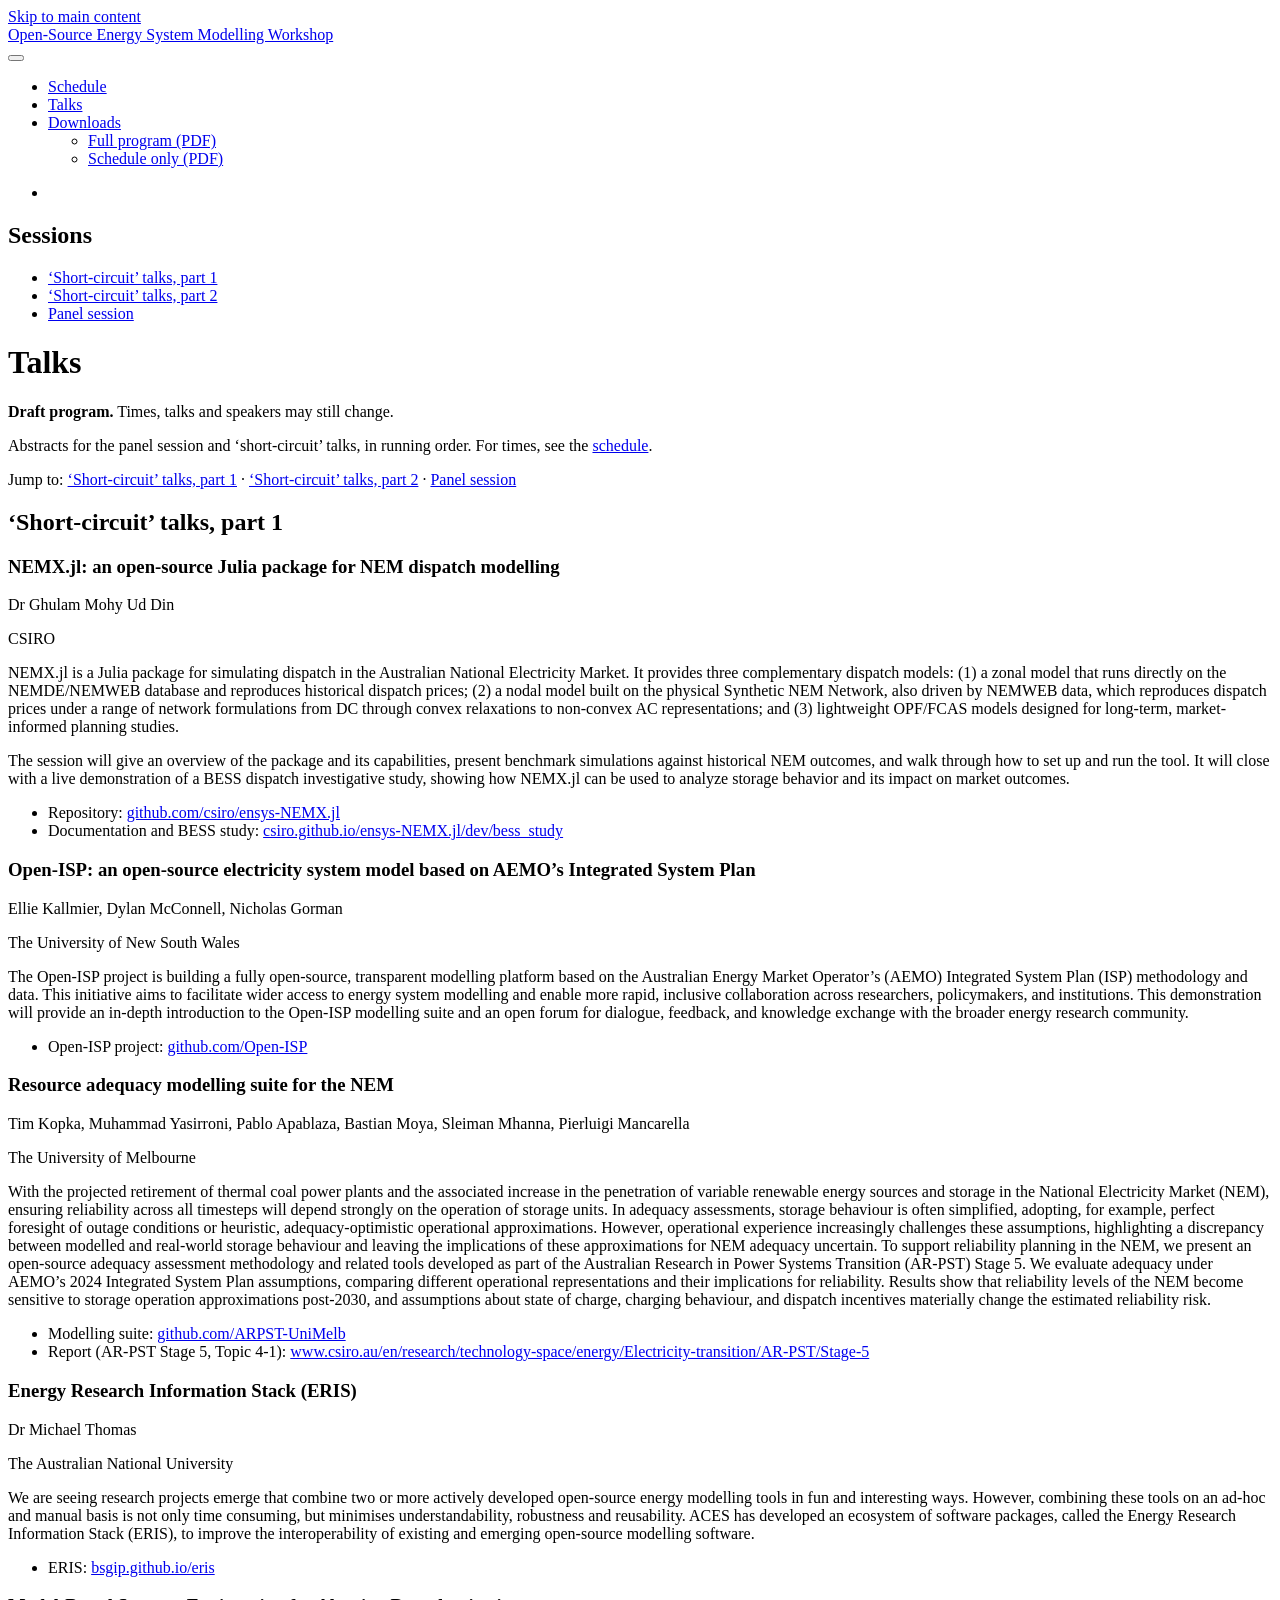
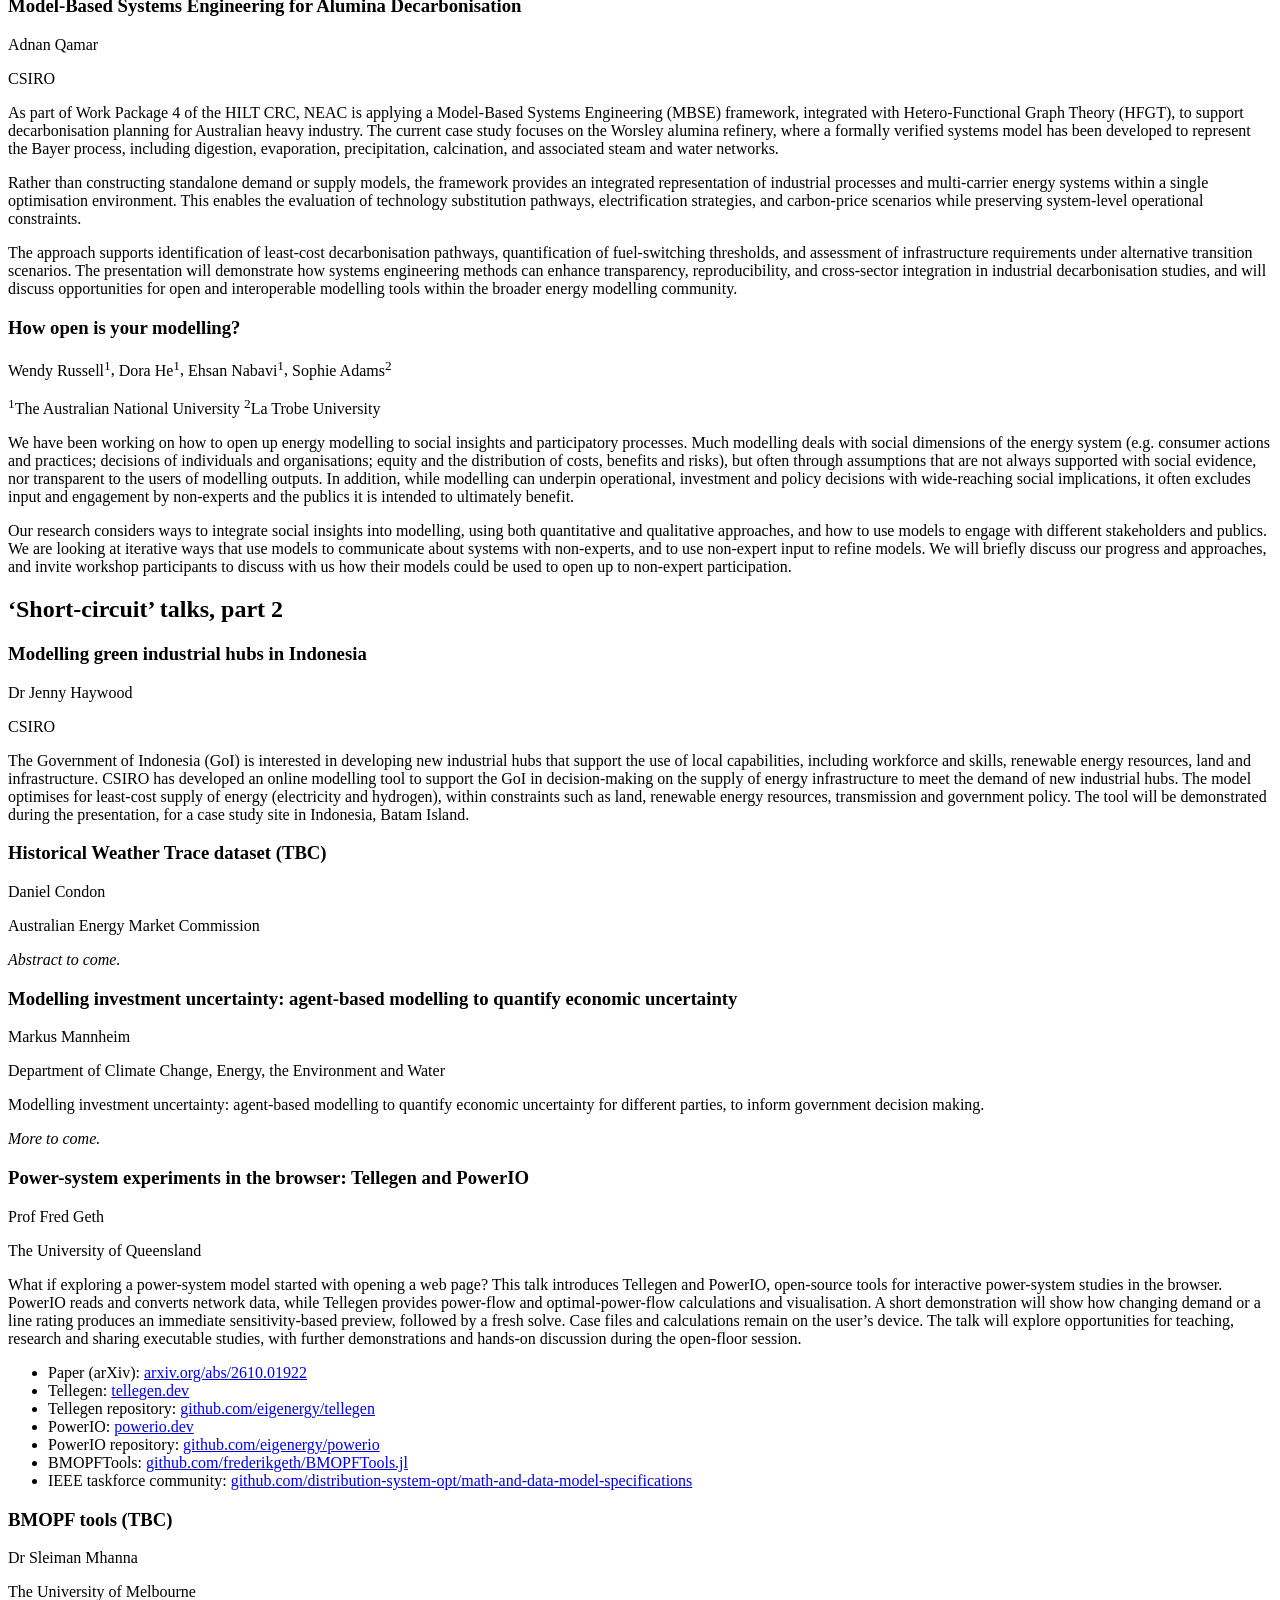
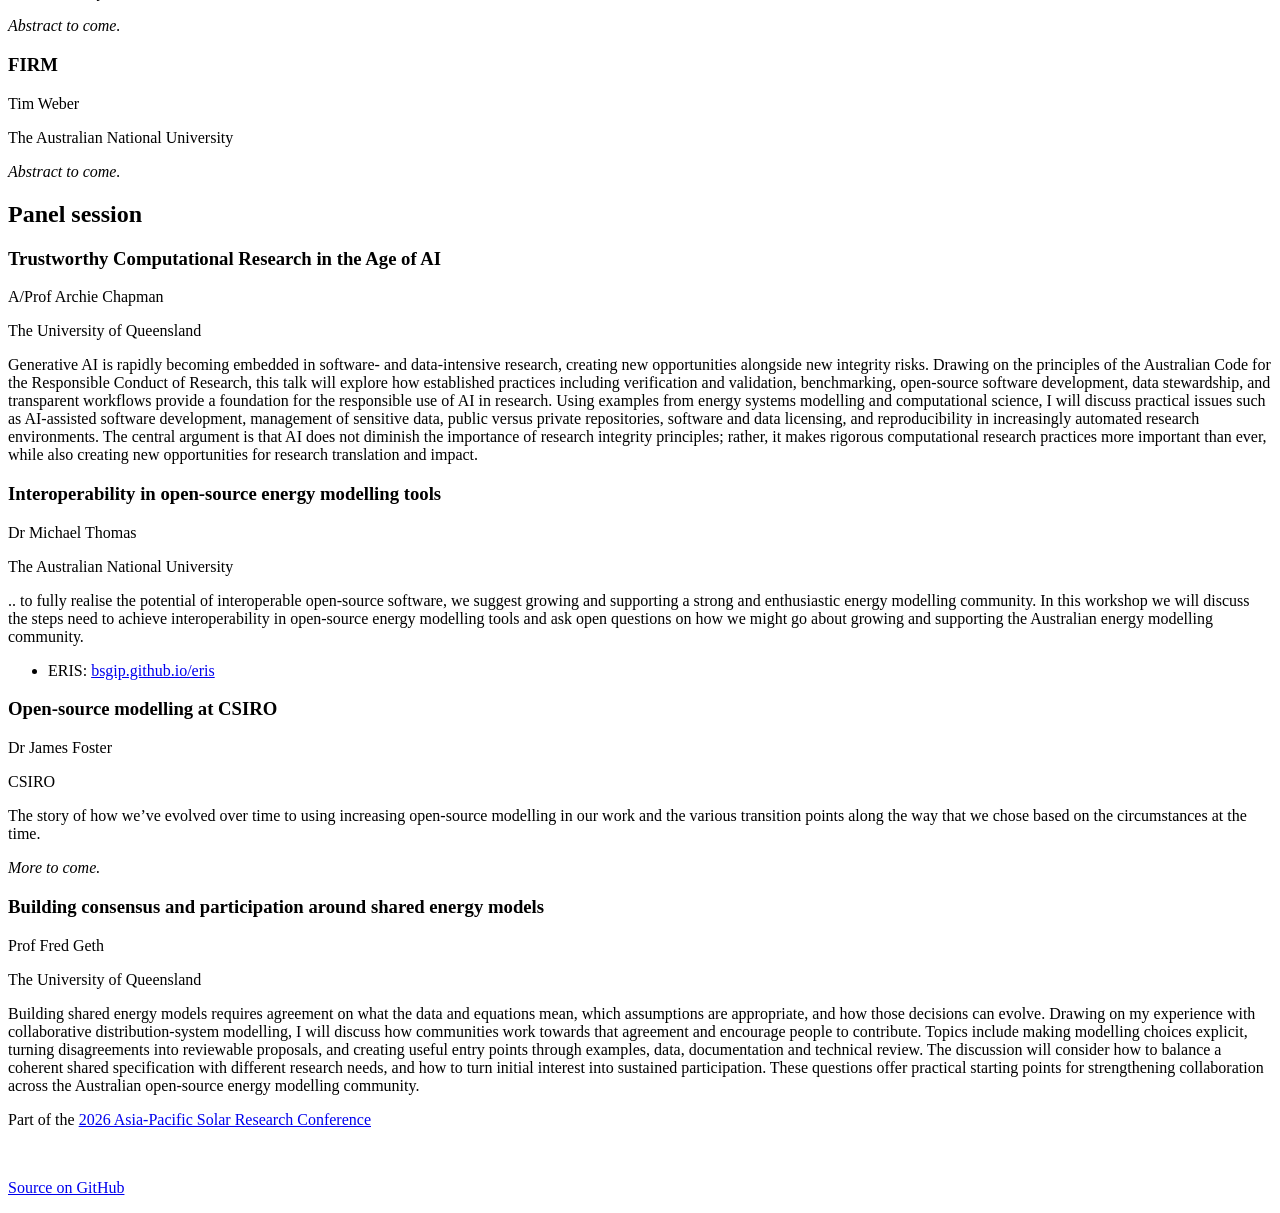
==== talks.html @ 1ec67032 "Built site for gh-pages" ====
<!DOCTYPE html>
<html xmlns="http://www.w3.org/1999/xhtml" lang="en" xml:lang="en"><head>

<meta charset="utf-8">
<meta name="generator" content="quarto-1.11.9">

<meta name="viewport" content="width=device-width, initial-scale=1.0, user-scalable=yes">


<title>Talks – Open-Source Energy System Modelling Workshop · APSRC 2026</title>
<style>
/* Default styles provided by pandoc.
** See https://pandoc.org/MANUAL.html#variables-for-html for config info.
*/
span.smallcaps{font-variant: small-caps;}
div.columns{display: flex; gap: 1.5em;}
div.column{flex: auto;}
@media screen {
div.columns{gap: min(4vw, 1.5em);}
div.column{overflow-x: auto;}
}
div.hanging-indent{margin-left: 1.5em; text-indent: -1.5em;}
ul.task-list{list-style: none;}
ul.task-list li input[type="checkbox"] {
  width: 0.8em;
  margin: 0 0.8em 0.2em -1em; /* quarto-specific, see https://github.com/quarto-dev/quarto-cli/issues/4556 */ 
  vertical-align: middle;
}
</style>


<script src="site_libs/quarto-nav/quarto-nav.js"></script>
<script src="site_libs/quarto-nav/headroom.min.js"></script>
<script src="site_libs/clipboard/clipboard.min.js"></script>
<script src="site_libs/quarto-search/autocomplete.umd.js"></script>
<script src="site_libs/quarto-search/fuse.min.js"></script>
<script src="site_libs/quarto-search/quarto-search.js"></script>
<meta name="quarto:offset" content="./">
<script src="site_libs/quarto-html/quarto.js" type="module"></script>
<script src="site_libs/quarto-html/tabsets/tabsets.js" type="module"></script>
<script src="site_libs/quarto-html/scrollable-regions/scrollable-regions.js" type="module"></script>
<script src="site_libs/quarto-html/popper.min.js"></script>
<script src="site_libs/quarto-html/tippy.umd.min.js"></script>
<script src="site_libs/quarto-html/anchor.min.js"></script>
<link href="site_libs/quarto-html/tippy.css" rel="stylesheet">
<link href="site_libs/quarto-html/quarto-syntax-highlighting-63b5708e65d6cd79cd7618c58d0c21e7.css" rel="stylesheet" id="quarto-text-highlighting-styles">
<script src="site_libs/bootstrap/bootstrap.min.js"></script>
<link href="site_libs/bootstrap/bootstrap-icons.css" rel="stylesheet">
<link href="site_libs/bootstrap/bootstrap-e3c70490d481f35d4a5a2df78f297f31.min.css" rel="stylesheet" append-hash="true" id="quarto-bootstrap" data-mode="light">
<script id="quarto-search-options" type="application/json">{
  "location": "navbar",
  "copy-button": false,
  "collapse-after": 3,
  "panel-placement": "end",
  "type": "overlay",
  "limit": 50,
  "keyboard-shortcut": [
    "f",
    "/",
    "s"
  ],
  "show-item-context": false,
  "language": {
    "search-no-results-text": "No results",
    "search-matching-documents-text": "matching documents",
    "search-copy-link-title": "Copy link to search",
    "search-hide-matches-text": "Hide additional matches",
    "search-more-match-text": "more match in this document",
    "search-more-matches-text": "more matches in this document",
    "search-clear-button-title": "Clear",
    "search-text-placeholder": "",
    "search-detached-cancel-button-title": "Cancel",
    "search-submit-button-title": "Submit",
    "search-label": "Search"
  }
}</script>
<link rel="preconnect" href="https://api.fontshare.com">
<link rel="stylesheet" href="https://api.fontshare.com/v2/css?f[]=satoshi@400,500,700&amp;display=swap">


</head>

<body class="nav-fixed quarto-light"><a id="quarto-skip-link" class="visually-hidden-focusable" href="#quarto-document-content">Skip to main content</a>

<div id="quarto-search-results"></div>
  <header id="quarto-header" class="headroom fixed-top">
    <nav class="navbar navbar-expand-lg " data-bs-theme="dark" aria-label="Site">
      <div class="navbar-container container-fluid">
      <div class="navbar-brand-container mx-auto">
    <a class="navbar-brand" href="./index.html">
    <span class="navbar-title">Open-Source Energy System Modelling Workshop</span>
    </a>
  </div>
          <button class="navbar-toggler" type="button" data-bs-toggle="collapse" data-bs-target="#navbarCollapse" aria-controls="navbarCollapse" aria-expanded="false" aria-label="Toggle navigation" onclick="if (window.quartoToggleHeadroom) { window.quartoToggleHeadroom(); }">
  <span class="navbar-toggler-icon"></span>
</button>
          <div class="collapse navbar-collapse" id="navbarCollapse">
            <ul class="navbar-nav navbar-nav-scroll me-auto">
  <li class="nav-item">
    <a class="nav-link" href="./index.html"> 
<span class="menu-text">Schedule</span></a>
  </li>  
  <li class="nav-item">
    <a class="nav-link active" href="./talks.html" aria-current="page"> 
<span class="menu-text">Talks</span></a>
  </li>  
  <li class="nav-item dropdown ">
    <a class="nav-link dropdown-toggle" href="#" id="nav-menu-downloads" role="link" data-bs-toggle="dropdown" aria-expanded="false">
 <span class="menu-text">Downloads</span>
    </a>
    <ul class="dropdown-menu" aria-labelledby="nav-menu-downloads">    
        <li>
    <a class="dropdown-item" href="./program.pdf">
 <span class="dropdown-text">Full program (PDF)</span></a>
  </li>  
        <li>
    <a class="dropdown-item" href="./schedule.pdf">
 <span class="dropdown-text">Schedule only (PDF)</span></a>
  </li>  
    </ul>
  </li>
</ul>
            <ul class="navbar-nav navbar-nav-scroll ms-auto">
  <li class="nav-item compact">
    <a class="nav-link" href="https://github.com/openenergymodelling-au/apsrc-2026-workshop"> <i class="bi bi-github" role="img" aria-label="Source on GitHub">
</i> 
<span class="menu-text"></span></a>
  </li>  
</ul>
          </div> <!-- /navcollapse -->
            <div class="quarto-navbar-tools">
</div>
            <div id="quarto-search" class="" title="Search"></div>
      </div> <!-- /container-fluid -->
    </nav>
</header>
<!-- content -->
<div id="quarto-content" class="quarto-container page-columns page-rows-contents page-layout-article page-navbar">
<!-- sidebar -->
<!-- margin-sidebar -->
    <div id="quarto-margin-sidebar" class="sidebar margin-sidebar">
        <nav id="TOC" role="doc-toc" aria-labelledby="toc-title" class="toc-active">
    <h2 id="toc-title">Sessions</h2>
   
  <ul>
  <li><a href="#talks-lightning-session-1" id="toc-talks-lightning-session-1" class="nav-link active" data-scroll-target="#talks-lightning-session-1">‘Short-circuit’ talks, part 1</a></li>
  <li><a href="#talks-lightning-session-2" id="toc-talks-lightning-session-2" class="nav-link" data-scroll-target="#talks-lightning-session-2">‘Short-circuit’ talks, part 2</a></li>
  <li><a href="#talks-panel-session" id="toc-talks-panel-session" class="nav-link" data-scroll-target="#talks-panel-session">Panel session</a></li>
  </ul>
</nav>
    </div>
<!-- main -->
<main class="content" id="quarto-document-content" tabindex="-1">

<header id="title-block-header" class="quarto-title-block default">
<div class="quarto-title">
<h1 class="title">Talks</h1>
</div>



<div class="quarto-title-meta">

    
  
    
  </div>
  


</header>


<div class="draft-banner" role="note"><strong>Draft program.</strong> Times, talks and speakers may still
change.</div>
<p>Abstracts for the panel session and ‘short-circuit’ talks, in running order. For times, see the <a href="./index.html">schedule</a>.</p>
<nav class="talks-jump" aria-label="Sessions">Jump to: <a href="#talks-lightning-session-1">‘Short-circuit’ talks, part 1</a> · <a href="#talks-lightning-session-2">‘Short-circuit’ talks, part 2</a> · <a href="#talks-panel-session">Panel session</a></nav>
<section id="talks-lightning-session-1" class="level2">
<h2 class="anchored" data-anchor-id="talks-lightning-session-1">‘Short-circuit’ talks, part 1</h2>
<article class="talk" id="talk-ghulam-mohy-ud-din">
<h3 class="talk__title anchored">NEMX.jl: an open-source Julia package for NEM dispatch modelling</h3>
<p class="talk__authors"><span class="author author--presenter">Dr Ghulam Mohy Ud Din</span></p>
<p class="talk__affiliations"><span>CSIRO</span></p>
<div class="talk__abstract"><p>NEMX.jl is a Julia package for simulating dispatch in the Australian
National Electricity Market. It provides three complementary dispatch
models: (1) a zonal model that runs directly on the NEMDE/NEMWEB
database and reproduces historical dispatch prices; (2) a nodal model
built on the physical Synthetic NEM Network, also driven by NEMWEB data,
which reproduces dispatch prices under a range of network formulations
from DC through convex relaxations to non-convex AC representations; and
(3) lightweight OPF/FCAS models designed for long-term, market-informed
planning studies.</p>
<p>The session will give an overview of the package and its
capabilities, present benchmark simulations against historical NEM
outcomes, and walk through how to set up and run the tool. It will close
with a live demonstration of a BESS dispatch investigative study,
showing how NEMX.jl can be used to analyze storage behavior and its
impact on market outcomes.</p></div>
<ul class="talk__links"><li><span class="talk__link-label">Repository</span>: <a href="https://github.com/csiro/ensys-NEMX.jl">github.com/csiro/ensys-NEMX.jl</a></li><li><span class="talk__link-label">Documentation and BESS study</span>: <a href="https://csiro.github.io/ensys-NEMX.jl/dev/bess_study/">csiro.github.io/ensys-NEMX.jl/dev/bess_study</a></li></ul>
</article>
<article class="talk" id="talk-ellie-kallmier">
<h3 class="talk__title anchored">Open-ISP: an open-source electricity system model based on AEMO’s
Integrated System Plan</h3>
<p class="talk__authors"><span class="author author--presenter">Ellie Kallmier</span>, <span class="author">Dylan McConnell</span>, <span class="author">Nicholas Gorman</span></p>
<p class="talk__affiliations"><span>The University of New South Wales</span></p>
<div class="talk__abstract"><p>The Open-ISP project is building a fully open-source, transparent
modelling platform based on the Australian Energy Market Operator’s
(AEMO) Integrated System Plan (ISP) methodology and data. This
initiative aims to facilitate wider access to energy system modelling
and enable more rapid, inclusive collaboration across researchers,
policymakers, and institutions. This demonstration will provide an
in-depth introduction to the Open-ISP modelling suite and an open forum
for dialogue, feedback, and knowledge exchange with the broader energy
research community.</p></div>
<ul class="talk__links"><li><span class="talk__link-label">Open-ISP project</span>: <a href="https://github.com/Open-ISP">github.com/Open-ISP</a></li></ul>
</article>
<article class="talk" id="talk-tim-kopka">
<h3 class="talk__title anchored">Resource adequacy modelling suite for the NEM</h3>
<p class="talk__authors"><span class="author author--presenter">Tim Kopka</span>, <span class="author">Muhammad Yasirroni</span>, <span class="author">Pablo Apablaza</span>, <span class="author">Bastian Moya</span>, <span class="author">Sleiman Mhanna</span>, <span class="author">Pierluigi Mancarella</span></p>
<p class="talk__affiliations"><span>The University of Melbourne</span></p>
<div class="talk__abstract"><p>With the projected retirement of thermal coal power plants and the
associated increase in the penetration of variable renewable energy
sources and storage in the National Electricity Market (NEM), ensuring
reliability across all timesteps will depend strongly on the operation
of storage units. In adequacy assessments, storage behaviour is often
simplified, adopting, for example, perfect foresight of outage
conditions or heuristic, adequacy-optimistic operational approximations.
However, operational experience increasingly challenges these
assumptions, highlighting a discrepancy between modelled and real-world
storage behaviour and leaving the implications of these approximations
for NEM adequacy uncertain. To support reliability planning in the NEM,
we present an open-source adequacy assessment methodology and related
tools developed as part of the Australian Research in Power Systems
Transition (AR-PST) Stage 5. We evaluate adequacy under AEMO’s 2024
Integrated System Plan assumptions, comparing different operational
representations and their implications for reliability. Results show
that reliability levels of the NEM become sensitive to storage operation
approximations post-2030, and assumptions about state of charge,
charging behaviour, and dispatch incentives materially change the
estimated reliability risk.</p></div>
<ul class="talk__links"><li><span class="talk__link-label">Modelling suite</span>: <a href="https://github.com/ARPST-UniMelb">github.com/ARPST-UniMelb</a></li><li><span class="talk__link-label">Report (AR-PST Stage 5, Topic 4-1)</span>: <a href="https://www.csiro.au/en/research/technology-space/energy/Electricity-transition/AR-PST/Stage-5">www.csiro.au/en/research/technology-space/energy/Electricity-transition/AR-PST/Stage-5</a></li></ul>
</article>
<article class="talk" id="talk-michael-thomas-lightning-session-1">
<h3 class="talk__title anchored">Energy Research Information Stack (ERIS)</h3>
<p class="talk__authors"><span class="author author--presenter">Dr Michael Thomas</span></p>
<p class="talk__affiliations"><span>The Australian National University</span></p>
<div class="talk__abstract"><p>We are seeing research projects emerge that combine two or more
actively developed open-source energy modelling tools in fun and
interesting ways. However, combining these tools on an ad-hoc and manual
basis is not only time consuming, but minimises understandability,
robustness and reusability. ACES has developed an ecosystem of software
packages, called the Energy Research Information Stack (ERIS), to
improve the interoperability of existing and emerging open-source
modelling software.</p></div>
<ul class="talk__links"><li><span class="talk__link-label">ERIS</span>: <a href="https://bsgip.github.io/eris/">bsgip.github.io/eris</a></li></ul>
</article>
<article class="talk" id="talk-adnan-qamar">
<h3 class="talk__title anchored">Model-Based Systems Engineering for Alumina Decarbonisation</h3>
<p class="talk__authors"><span class="author author--presenter">Adnan Qamar</span></p>
<p class="talk__affiliations"><span>CSIRO</span></p>
<div class="talk__abstract"><p>As part of Work Package 4 of the HILT CRC, NEAC is applying a
Model-Based Systems Engineering (MBSE) framework, integrated with
Hetero-Functional Graph Theory (HFGT), to support decarbonisation
planning for Australian heavy industry. The current case study focuses
on the Worsley alumina refinery, where a formally verified systems model
has been developed to represent the Bayer process, including digestion,
evaporation, precipitation, calcination, and associated steam and water
networks.</p>
<p>Rather than constructing standalone demand or supply models, the
framework provides an integrated representation of industrial processes
and multi-carrier energy systems within a single optimisation
environment. This enables the evaluation of technology substitution
pathways, electrification strategies, and carbon-price scenarios while
preserving system-level operational constraints.</p>
<p>The approach supports identification of least-cost decarbonisation
pathways, quantification of fuel-switching thresholds, and assessment of
infrastructure requirements under alternative transition scenarios. The
presentation will demonstrate how systems engineering methods can
enhance transparency, reproducibility, and cross-sector integration in
industrial decarbonisation studies, and will discuss opportunities for
open and interoperable modelling tools within the broader energy
modelling community.</p></div>
</article>
<article class="talk" id="talk-dora-he">
<h3 class="talk__title anchored">How open is your modelling?</h3>
<p class="talk__authors"><span class="author">Wendy Russell<sup>1</sup></span>, <span class="author author--presenter">Dora He<sup>1</sup></span>, <span class="author">Ehsan Nabavi<sup>1</sup></span>, <span class="author">Sophie Adams<sup>2</sup></span></p>
<p class="talk__affiliations"><span><sup>1</sup>The Australian National University</span> <span><sup>2</sup>La Trobe University</span></p>
<div class="talk__abstract"><p>We have been working on how to open up energy modelling to social
insights and participatory processes. Much modelling deals with social
dimensions of the energy system (e.g.&nbsp;consumer actions and practices;
decisions of individuals and organisations; equity and the distribution
of costs, benefits and risks), but often through assumptions that are
not always supported with social evidence, nor transparent to the users
of modelling outputs. In addition, while modelling can underpin
operational, investment and policy decisions with wide-reaching social
implications, it often excludes input and engagement by non-experts and
the publics it is intended to ultimately benefit.</p>
<p>Our research considers ways to integrate social insights into
modelling, using both quantitative and qualitative approaches, and how
to use models to engage with different stakeholders and publics. We are
looking at iterative ways that use models to communicate about systems
with non-experts, and to use non-expert input to refine models. We will
briefly discuss our progress and approaches, and invite workshop
participants to discuss with us how their models could be used to open
up to non-expert participation.</p></div>
</article>
</section>
<section id="talks-lightning-session-2" class="level2">
<h2 class="anchored" data-anchor-id="talks-lightning-session-2">‘Short-circuit’ talks, part 2</h2>
<article class="talk" id="talk-jenny-haywood">
<h3 class="talk__title anchored">Modelling green industrial hubs in Indonesia</h3>
<p class="talk__authors"><span class="author author--presenter">Dr Jenny Haywood</span></p>
<p class="talk__affiliations"><span>CSIRO</span></p>
<div class="talk__abstract"><p>The Government of Indonesia (GoI) is interested in developing new
industrial hubs that support the use of local capabilities, including
workforce and skills, renewable energy resources, land and
infrastructure. CSIRO has developed an online modelling tool to support
the GoI in decision-making on the supply of energy infrastructure to
meet the demand of new industrial hubs. The model optimises for
least-cost supply of energy (electricity and hydrogen), within
constraints such as land, renewable energy resources, transmission and
government policy. The tool will be demonstrated during the
presentation, for a case study site in Indonesia, Batam Island.</p></div>
</article>
<article class="talk" id="talk-daniel-condon">
<h3 class="talk__title anchored">Historical Weather Trace dataset (TBC)</h3>
<p class="talk__authors"><span class="author author--presenter">Daniel Condon</span></p>
<p class="talk__affiliations"><span>Australian Energy Market Commission</span></p>
<div class="talk__abstract"><p><em>Abstract to come.</em></p></div>
</article>
<article class="talk" id="talk-markus-mannheim">
<h3 class="talk__title anchored">Modelling investment uncertainty: agent-based modelling to quantify
economic uncertainty</h3>
<p class="talk__authors"><span class="author author--presenter">Markus Mannheim</span></p>
<p class="talk__affiliations"><span>Department of Climate Change, Energy, the Environment and Water</span></p>
<div class="talk__abstract"><p>Modelling investment uncertainty: agent-based modelling to quantify
economic uncertainty for different parties, to inform government
decision making.</p>
<p><em>More to come.</em></p></div>
</article>
<article class="talk" id="talk-fred-geth-lightning-session-2">
<h3 class="talk__title anchored">Power-system experiments in the browser: Tellegen and PowerIO</h3>
<p class="talk__authors"><span class="author author--presenter">Prof Fred Geth</span></p>
<p class="talk__affiliations"><span>The University of Queensland</span></p>
<div class="talk__abstract"><p>What if exploring a power-system model started with opening a web
page? This talk introduces Tellegen and PowerIO, open-source tools for
interactive power-system studies in the browser. PowerIO reads and
converts network data, while Tellegen provides power-flow and
optimal-power-flow calculations and visualisation. A short demonstration
will show how changing demand or a line rating produces an immediate
sensitivity-based preview, followed by a fresh solve. Case files and
calculations remain on the user’s device. The talk will explore
opportunities for teaching, research and sharing executable studies,
with further demonstrations and hands-on discussion during the
open-floor session.</p></div>
<ul class="talk__links"><li><span class="talk__link-label">Paper (arXiv)</span>: <a href="https://arxiv.org/abs/2610.01922">arxiv.org/abs/2610.01922</a></li><li><span class="talk__link-label">Tellegen</span>: <a href="https://tellegen.dev/">tellegen.dev</a></li><li><span class="talk__link-label">Tellegen repository</span>: <a href="https://github.com/eigenergy/tellegen">github.com/eigenergy/tellegen</a></li><li><span class="talk__link-label">PowerIO</span>: <a href="https://powerio.dev/">powerio.dev</a></li><li><span class="talk__link-label">PowerIO repository</span>: <a href="https://github.com/eigenergy/powerio">github.com/eigenergy/powerio</a></li><li><span class="talk__link-label">BMOPFTools</span>: <a href="https://github.com/frederikgeth/BMOPFTools.jl">github.com/frederikgeth/BMOPFTools.jl</a></li><li><span class="talk__link-label">IEEE taskforce community</span>: <a href="https://github.com/distribution-system-opt/math-and-data-model-specifications">github.com/distribution-system-opt/math-and-data-model-specifications</a></li></ul>
</article>
<article class="talk" id="talk-sleiman-mhanna">
<h3 class="talk__title anchored">BMOPF tools (TBC)</h3>
<p class="talk__authors"><span class="author author--presenter">Dr Sleiman Mhanna</span></p>
<p class="talk__affiliations"><span>The University of Melbourne</span></p>
<div class="talk__abstract"><p><em>Abstract to come.</em></p></div>
</article>
<article class="talk" id="talk-tim-weber">
<h3 class="talk__title anchored">FIRM</h3>
<p class="talk__authors"><span class="author author--presenter">Tim Weber</span></p>
<p class="talk__affiliations"><span>The Australian National University</span></p>
<div class="talk__abstract"><p><em>Abstract to come.</em></p></div>
</article>
</section>
<section id="talks-panel-session" class="level2">
<h2 class="anchored" data-anchor-id="talks-panel-session">Panel session</h2>
<article class="talk" id="talk-archie-chapman">
<h3 class="talk__title anchored">Trustworthy Computational Research in the Age of AI</h3>
<p class="talk__authors"><span class="author author--presenter">A/Prof Archie Chapman</span></p>
<p class="talk__affiliations"><span>The University of Queensland</span></p>
<div class="talk__abstract"><p>Generative AI is rapidly becoming embedded in software- and
data-intensive research, creating new opportunities alongside new
integrity risks. Drawing on the principles of the Australian Code for
the Responsible Conduct of Research, this talk will explore how
established practices including verification and validation,
benchmarking, open-source software development, data stewardship, and
transparent workflows provide a foundation for the responsible use of AI
in research. Using examples from energy systems modelling and
computational science, I will discuss practical issues such as
AI-assisted software development, management of sensitive data, public
versus private repositories, software and data licensing, and
reproducibility in increasingly automated research environments. The
central argument is that AI does not diminish the importance of research
integrity principles; rather, it makes rigorous computational research
practices more important than ever, while also creating new
opportunities for research translation and impact.</p></div>
</article>
<article class="talk" id="talk-michael-thomas-panel-session">
<h3 class="talk__title anchored">Interoperability in open-source energy modelling tools</h3>
<p class="talk__authors"><span class="author author--presenter">Dr Michael Thomas</span></p>
<p class="talk__affiliations"><span>The Australian National University</span></p>
<div class="talk__abstract"><p>.. to fully realise the potential of interoperable open-source
software, we suggest growing and supporting a strong and enthusiastic
energy modelling community. In this workshop we will discuss the steps
need to achieve interoperability in open-source energy modelling tools
and ask open questions on how we might go about growing and supporting
the Australian energy modelling community.</p></div>
<ul class="talk__links"><li><span class="talk__link-label">ERIS</span>: <a href="https://bsgip.github.io/eris/">bsgip.github.io/eris</a></li></ul>
</article>
<article class="talk" id="talk-james-foster">
<h3 class="talk__title anchored">Open-source modelling at CSIRO</h3>
<p class="talk__authors"><span class="author author--presenter">Dr James Foster</span></p>
<p class="talk__affiliations"><span>CSIRO</span></p>
<div class="talk__abstract"><p>The story of how we’ve evolved over time to using increasing
open-source modelling in our work and the various transition points
along the way that we chose based on the circumstances at the time.</p>
<p><em>More to come.</em></p></div>
</article>
<article class="talk" id="talk-fred-geth-panel-session">
<h3 class="talk__title anchored">Building consensus and participation around shared energy models</h3>
<p class="talk__authors"><span class="author author--presenter">Prof Fred Geth</span></p>
<p class="talk__affiliations"><span>The University of Queensland</span></p>
<div class="talk__abstract"><p>Building shared energy models requires agreement on what the data and
equations mean, which assumptions are appropriate, and how those
decisions can evolve. Drawing on my experience with collaborative
distribution-system modelling, I will discuss how communities work
towards that agreement and encourage people to contribute. Topics
include making modelling choices explicit, turning disagreements into
reviewable proposals, and creating useful entry points through examples,
data, documentation and technical review. The discussion will consider
how to balance a coherent shared specification with different research
needs, and how to turn initial interest into sustained participation.
These questions offer practical starting points for strengthening
collaboration across the Australian open-source energy modelling
community.</p></div>
</article>


</section>

</main> <!-- /main -->
<script id="quarto-html-after-body" type="application/javascript">
  window.document.addEventListener("DOMContentLoaded", function (event) {
    const icon = "";
    const anchorJS = new window.AnchorJS();
    anchorJS.options = {
      placement: 'right',
      icon: icon
    };
    anchorJS.add('.anchored');
    const isCodeAnnotation = (el) => {
      for (const clz of el.classList) {
        if (clz.startsWith('code-annotation-')) {                     
          return true;
        }
      }
      return false;
    }
    const onCopySuccess = function(e) {
      // button target
      const button = e.trigger;
      // don't keep focus
      button.blur();
      // flash "checked"
      button.classList.add('code-copy-button-checked');
      var currentTitle = button.getAttribute("title");
      button.setAttribute("title", "Copied!");
      let tooltip;
      if (window.bootstrap) {
        button.setAttribute("data-bs-toggle", "tooltip");
        button.setAttribute("data-bs-placement", "left");
        button.setAttribute("data-bs-title", "Copied!");
        tooltip = new bootstrap.Tooltip(button, 
          { trigger: "manual", 
            customClass: "code-copy-button-tooltip",
            offset: [0, -8]});
        tooltip.show();    
      }
      setTimeout(function() {
        if (tooltip) {
          tooltip.hide();
          button.removeAttribute("data-bs-title");
          button.removeAttribute("data-bs-toggle");
          button.removeAttribute("data-bs-placement");
        }
        button.setAttribute("title", currentTitle);
        button.classList.remove('code-copy-button-checked');
      }, 1000);
      // clear code selection
      e.clearSelection();
    }
    const getTextToCopy = function(trigger) {
      const outerScaffold = trigger.parentElement.cloneNode(true);
      const codeEl = outerScaffold.querySelector('code');
      for (const childEl of codeEl.children) {
        if (isCodeAnnotation(childEl)) {
          childEl.remove();
        }
      }
      return codeEl.innerText;
    }
    const clipboard = new window.ClipboardJS('.code-copy-button:not([data-in-quarto-modal])', {
      text: getTextToCopy
    });
    clipboard.on('success', onCopySuccess);
    if (window.document.getElementById('quarto-embedded-source-code-modal')) {
      const clipboardModal = new window.ClipboardJS('.code-copy-button[data-in-quarto-modal]', {
        text: getTextToCopy,
        container: window.document.getElementById('quarto-embedded-source-code-modal')
      });
      clipboardModal.on('success', onCopySuccess);
    }
      var localhostRegex = new RegExp(/^(?:http|https):\/\/localhost\:?[0-9]*\//);
      var mailtoRegex = new RegExp(/^mailto:/);
        var filterRegex = new RegExp("https:\/\/openenergymodelling-au\.github\.io\/apsrc-2026-workshop\/");
      var isInternal = (href) => {
          return filterRegex.test(href) || localhostRegex.test(href) || mailtoRegex.test(href);
      }
      // Inspect non-navigation links and adorn them if external
      window.quartoDecorateExternalLinks = function (root) {
     var links = (root || window.document).querySelectorAll('a[href]:not(.nav-link):not(.navbar-brand):not(.toc-action):not(.sidebar-link):not(.sidebar-item-toggle):not(.pagination-link):not(.no-external):not([aria-hidden]):not(.dropdown-item):not(.quarto-navigation-tool):not(.about-link)');
      for (var i=0; i<links.length; i++) {
        const link = links[i];
        if (!isInternal(link.href)) {
          // undo the damage that might have been done by quarto-nav.js in the case of
          // links that we want to consider external
          if (link.dataset.originalHref !== undefined) {
            link.href = link.dataset.originalHref;
          }
          if (!link.classList.contains('no-external-icon')) {
          }
        }
      }
      };
      window.quartoDecorateExternalLinks(window.document);
    // Esc closes the popup (WCAG 1.4.13) and focus leaving both trigger and
    // popup closes it (WCAG 2.4.11); tippy handles neither for interactive popups.
    const hideOnEscAndFocusOut = {
      name: 'hideOnEscAndFocusOut',
      defaultValue: true,
      fn(instance) {
        const dismiss = () => {
          // A show scheduled by the trigger delay would otherwise reopen it
          instance.clearDelayTimeouts();
          instance.hide();
        };
        const onKeyDown = (event) => {
          if (event.key !== 'Escape') {
            return;
          }
          // Keep Esc from also reaching page handlers (e.g. reveal.js overview),
          // except an open reveal.js slide menu, which Esc should close too.
          // The menu handles keys only when its keyboard option is on.
          const menuHandlesEsc = window.Reveal?.getPlugin?.('menu')?.isOpen() &&
            window.Reveal.getConfig().menu?.keyboard !== false;
          if (!menuHandlesEsc) {
            event.stopPropagation();
          }
          if (instance.popper.contains(window.document.activeElement)) {
            // Disabled while refocusing so the focus trigger does not reopen it
            instance.disable();
            instance.reference.focus();
            instance.enable();
          }
          dismiss();
        };
        const onFocusOut = (event) => {
          const target = event.relatedTarget;
          if (target && !instance.reference.contains(target) &&
              !instance.popper.contains(target)) {
            dismiss();
          }
        };
        // On the trigger too: a click trigger (code-annotations: select) has no
        // blur handling. Attached for the instance's lifetime so leaving the
        // trigger also cancels a show still pending on the trigger delay.
        instance.reference.addEventListener('focusout', onFocusOut);
        return {
          onShow() {
            window.document.addEventListener('keydown', onKeyDown, true);
            instance.popper.addEventListener('focusout', onFocusOut);
          },
          onHide() {
            window.document.removeEventListener('keydown', onKeyDown, true);
            instance.popper.removeEventListener('focusout', onFocusOut);
          },
          onDestroy() {
            instance.reference.removeEventListener('focusout', onFocusOut);
          },
        };
      },
    };
    function tippyHover(el, contentFn, onTriggerFn, onUntriggerFn) {
      const config = {
        allowHTML: true,
        maxWidth: 500,
        delay: 100,
        arrow: false,
        appendTo: function(el) {
            return el.parentElement;
        },
        interactive: true,
        interactiveBorder: 10,
        theme: 'quarto',
        placement: 'bottom-start',
        plugins: [hideOnEscAndFocusOut],
      };
      if (contentFn) {
        config.content = contentFn;
      }
      if (onTriggerFn) {
        config.onTrigger = onTriggerFn;
      }
      if (onUntriggerFn) {
        config.onUntrigger = onUntriggerFn;
      }
      window.tippy(el, config); 
    }
    const noterefs = window.document.querySelectorAll('a[role="doc-noteref"]');
    for (var i=0; i<noterefs.length; i++) {
      const ref = noterefs[i];
      tippyHover(ref, function() {
        // use id or data attribute instead here
        let href = ref.getAttribute('data-footnote-href') || ref.getAttribute('href');
        try { href = new URL(href).hash; } catch {}
        const id = href.replace(/^#\/?/, "");
        const note = window.document.getElementById(id);
        if (note) {
          return note.innerHTML;
        } else {
          return "";
        }
      });
    }
    const xrefs = window.document.querySelectorAll('a.quarto-xref');
    const processXRef = (id, note) => {
      // Strip column container classes
      const stripColumnClz = (el) => {
        el.classList.remove("page-full", "page-columns");
        if (el.children) {
          for (const child of el.children) {
            stripColumnClz(child);
          }
        }
      }
      stripColumnClz(note)
      if (id === null || id.startsWith('sec-')) {
        // Special case sections, only their first couple elements
        const container = document.createElement("div");
        if (note.children && note.children.length > 2) {
          container.appendChild(note.children[0].cloneNode(true));
          for (let i = 1; i < note.children.length; i++) {
            const child = note.children[i];
            if (child.tagName === "P" && child.innerText === "") {
              continue;
            } else {
              container.appendChild(child.cloneNode(true));
              break;
            }
          }
          if (window.Quarto?.typesetMath) {
            window.Quarto.typesetMath(container);
          }
          return container.innerHTML
        } else {
          if (window.Quarto?.typesetMath) {
            window.Quarto.typesetMath(note);
          }
          return note.innerHTML;
        }
      } else {
        // Remove any anchor links if they are present
        const anchorLink = note.querySelector('a.anchorjs-link');
        if (anchorLink) {
          anchorLink.remove();
        }
        if (window.Quarto?.typesetMath) {
          window.Quarto.typesetMath(note);
        }
        if (note.classList.contains("callout")) {
          return note.outerHTML;
        } else {
          return note.innerHTML;
        }
      }
    }
    for (var i=0; i<xrefs.length; i++) {
      const xref = xrefs[i];
      tippyHover(xref, undefined, function(instance) {
        instance.disable();
        let url = xref.getAttribute('href');
        let hash = undefined; 
        if (url.startsWith('#')) {
          hash = url;
        } else {
          try { hash = new URL(url).hash; } catch {}
        }
        if (hash) {
          const id = hash.replace(/^#\/?/, "");
          const note = window.document.getElementById(id);
          if (note !== null) {
            try {
              const html = processXRef(id, note.cloneNode(true));
              instance.setContent(html);
            } finally {
              instance.enable();
              instance.show();
            }
          } else {
            // See if we can fetch this
            fetch(url.split('#')[0])
            .then(res => res.text())
            .then(html => {
              const parser = new DOMParser();
              const htmlDoc = parser.parseFromString(html, "text/html");
              const note = htmlDoc.getElementById(id);
              if (note !== null) {
                const html = processXRef(id, note);
                instance.setContent(html);
              } 
            }).finally(() => {
              instance.enable();
              instance.show();
            });
          }
        } else {
          // See if we can fetch a full url (with no hash to target)
          // This is a special case and we should probably do some content thinning / targeting
          fetch(url)
          .then(res => res.text())
          .then(html => {
            const parser = new DOMParser();
            const htmlDoc = parser.parseFromString(html, "text/html");
            const note = htmlDoc.querySelector('main.content');
            if (note !== null) {
              // This should only happen for chapter cross references
              // (since there is no id in the URL)
              // remove the first header
              if (note.children.length > 0 && note.children[0].tagName === "HEADER") {
                note.children[0].remove();
              }
              const html = processXRef(null, note);
              instance.setContent(html);
            } 
          }).finally(() => {
            instance.enable();
            instance.show();
          });
        }
      }, function(instance) {
      });
    }
        let selectedAnnoteEl;
        const selectorForAnnotation = ( cell, annotation) => {
          let cellAttr = 'data-code-cell="' + cell + '"';
          let lineAttr = 'data-code-annotation="' +  annotation + '"';
          const selector = 'span[' + cellAttr + '][' + lineAttr + ']';
          return selector;
        }
        const selectCodeLines = (annoteEl) => {
          const doc = window.document;
          const targetCell = annoteEl.getAttribute("data-target-cell");
          const targetAnnotation = annoteEl.getAttribute("data-target-annotation");
          const annoteSpan = window.document.querySelector(selectorForAnnotation(targetCell, targetAnnotation));
          const lines = annoteSpan.getAttribute("data-code-lines").split(",");
          const lineIds = lines.map((line) => {
            return targetCell + "-" + line;
          })
          // Each band is positioned against its own containing block, which is
          // not the offsetParent of the lines, so place it from client rects.
          const placeBand = (band, firstEl, lastEl, codeBlock) => {
            const container = band.offsetParent;
            if (container === null) {
              return;
            }
            const containerRect = container.getBoundingClientRect();
            // Reveal.js scales slides with a transform, so convert client
            // pixels back to the CSS pixels of the container.
            const scale = containerRect.height / container.offsetHeight || 1;
            const firstRect = firstEl.getBoundingClientRect();
            const lastRect = lastEl.getBoundingClientRect();
            const top = (firstRect.top - containerRect.top) / scale - container.clientTop + container.scrollTop;
            const height = (lastRect.bottom - firstRect.top) / scale;
            band.style.top = top - 2 + "px";
            band.style.height = height + 4 + "px";
            if (codeBlock) {
              // Without the copy button wrapper, the containing block is wider
              // than the code block, so span the code block explicitly.
              const blockRect = codeBlock.getBoundingClientRect();
              band.style.left = (blockRect.left - containerRect.left) / scale - container.clientLeft + container.scrollLeft + "px";
              band.style.width = blockRect.width / scale + "px";
            }
          };
          if (lineIds.length > 0) {
            const el = window.document.getElementById(lineIds[0]);
            const lastEl = window.document.getElementById(lineIds[lineIds.length - 1]);
            const parent = el.parentElement.parentElement;
            // cook up a div (if necessary) and position it
            let div = window.document.getElementById("code-annotation-line-highlight");
            if (div === null) {
              div = window.document.createElement("div");
              div.setAttribute("id", "code-annotation-line-highlight");
              div.style.position = 'absolute';
              parent.appendChild(div);
            }
            placeBand(div, el, lastEl, parent.closest("div.sourceCode") || parent);
            let gutterDiv = window.document.getElementById("code-annotation-line-highlight-gutter");
            if (gutterDiv === null) {
              gutterDiv = window.document.createElement("div");
              gutterDiv.setAttribute("id", "code-annotation-line-highlight-gutter");
              gutterDiv.style.position = 'absolute';
              const codeCell = window.document.getElementById(targetCell);
              const gutter = codeCell.querySelector('.code-annotation-gutter');
              gutter.appendChild(gutterDiv);
            }
            placeBand(gutterDiv, el, lastEl);
            selectedAnnoteEl = annoteEl;
          }
        };
        const unselectCodeLines = () => {
          const elementsIds = ["code-annotation-line-highlight", "code-annotation-line-highlight-gutter"];
          elementsIds.forEach((elId) => {
            const div = window.document.getElementById(elId);
            if (div) {
              div.remove();
            }
          });
          selectedAnnoteEl = undefined;
        };
          // Handle positioning of the toggle
      window.addEventListener(
        "resize",
        throttle(() => {
          elRect = undefined;
          if (selectedAnnoteEl) {
            selectCodeLines(selectedAnnoteEl);
          }
        }, 10)
      );
      function throttle(fn, ms) {
      let throttle = false;
      let timer;
        return (...args) => {
          if(!throttle) { // first call gets through
              fn.apply(this, args);
              throttle = true;
          } else { // all the others get throttled
              if(timer) clearTimeout(timer); // cancel #2
              timer = setTimeout(() => {
                fn.apply(this, args);
                timer = throttle = false;
              }, ms);
          }
        };
      }
        // Attach click handler to the DT
        const annoteDls = window.document.querySelectorAll('dt[data-target-cell]');
        for (const annoteDlNode of annoteDls) {
          annoteDlNode.addEventListener('click', (event) => {
            const clickedEl = event.target;
            if (clickedEl !== selectedAnnoteEl) {
              unselectCodeLines();
              const activeEl = window.document.querySelector('dt[data-target-cell].code-annotation-active');
              if (activeEl) {
                activeEl.classList.remove('code-annotation-active');
              }
              selectCodeLines(clickedEl);
              clickedEl.classList.add('code-annotation-active');
            } else {
              // Unselect the line
              unselectCodeLines();
              clickedEl.classList.remove('code-annotation-active');
            }
          });
        }
    const findCites = (el) => {
      const parentEl = el.parentElement;
      if (parentEl) {
        const cites = parentEl.dataset.cites;
        if (cites) {
          return {
            el,
            cites: cites.split(' ')
          };
        } else {
          return findCites(el.parentElement)
        }
      } else {
        return undefined;
      }
    };
    var bibliorefs = window.document.querySelectorAll('a[role="doc-biblioref"]');
    for (var i=0; i<bibliorefs.length; i++) {
      const ref = bibliorefs[i];
      const citeInfo = findCites(ref);
      if (citeInfo) {
        tippyHover(citeInfo.el, function() {
          var popup = window.document.createElement('div');
          citeInfo.cites.forEach(function(cite) {
            var citeDiv = window.document.createElement('div');
            citeDiv.classList.add('hanging-indent');
            citeDiv.classList.add('csl-entry');
            var biblioDiv = window.document.getElementById('ref-' + cite);
            if (biblioDiv) {
              citeDiv.innerHTML = biblioDiv.innerHTML;
            }
            popup.appendChild(citeDiv);
          });
          return popup.innerHTML;
        });
      }
    }
  });
  </script>
  <script type="application/javascript">
  window.quartoScrollableRegionsLabels = {"code":"Scrollable code","output":"Scrollable output"};
  </script>
</div> <!-- /content -->
<footer class="footer">
  <div class="nav-footer">
    <div class="nav-footer-left">
<p>Part of the <a href="https://event.fourwaves.com/2026apsrc">2026 Asia-Pacific Solar Research Conference</a></p>
</div>   
    <div class="nav-footer-center">
      &nbsp;
    </div>
    <div class="nav-footer-right">
<p><a href="https://github.com/openenergymodelling-au/apsrc-2026-workshop">Source on GitHub</a></p>
</div>
  </div>
</footer>




</body></html>
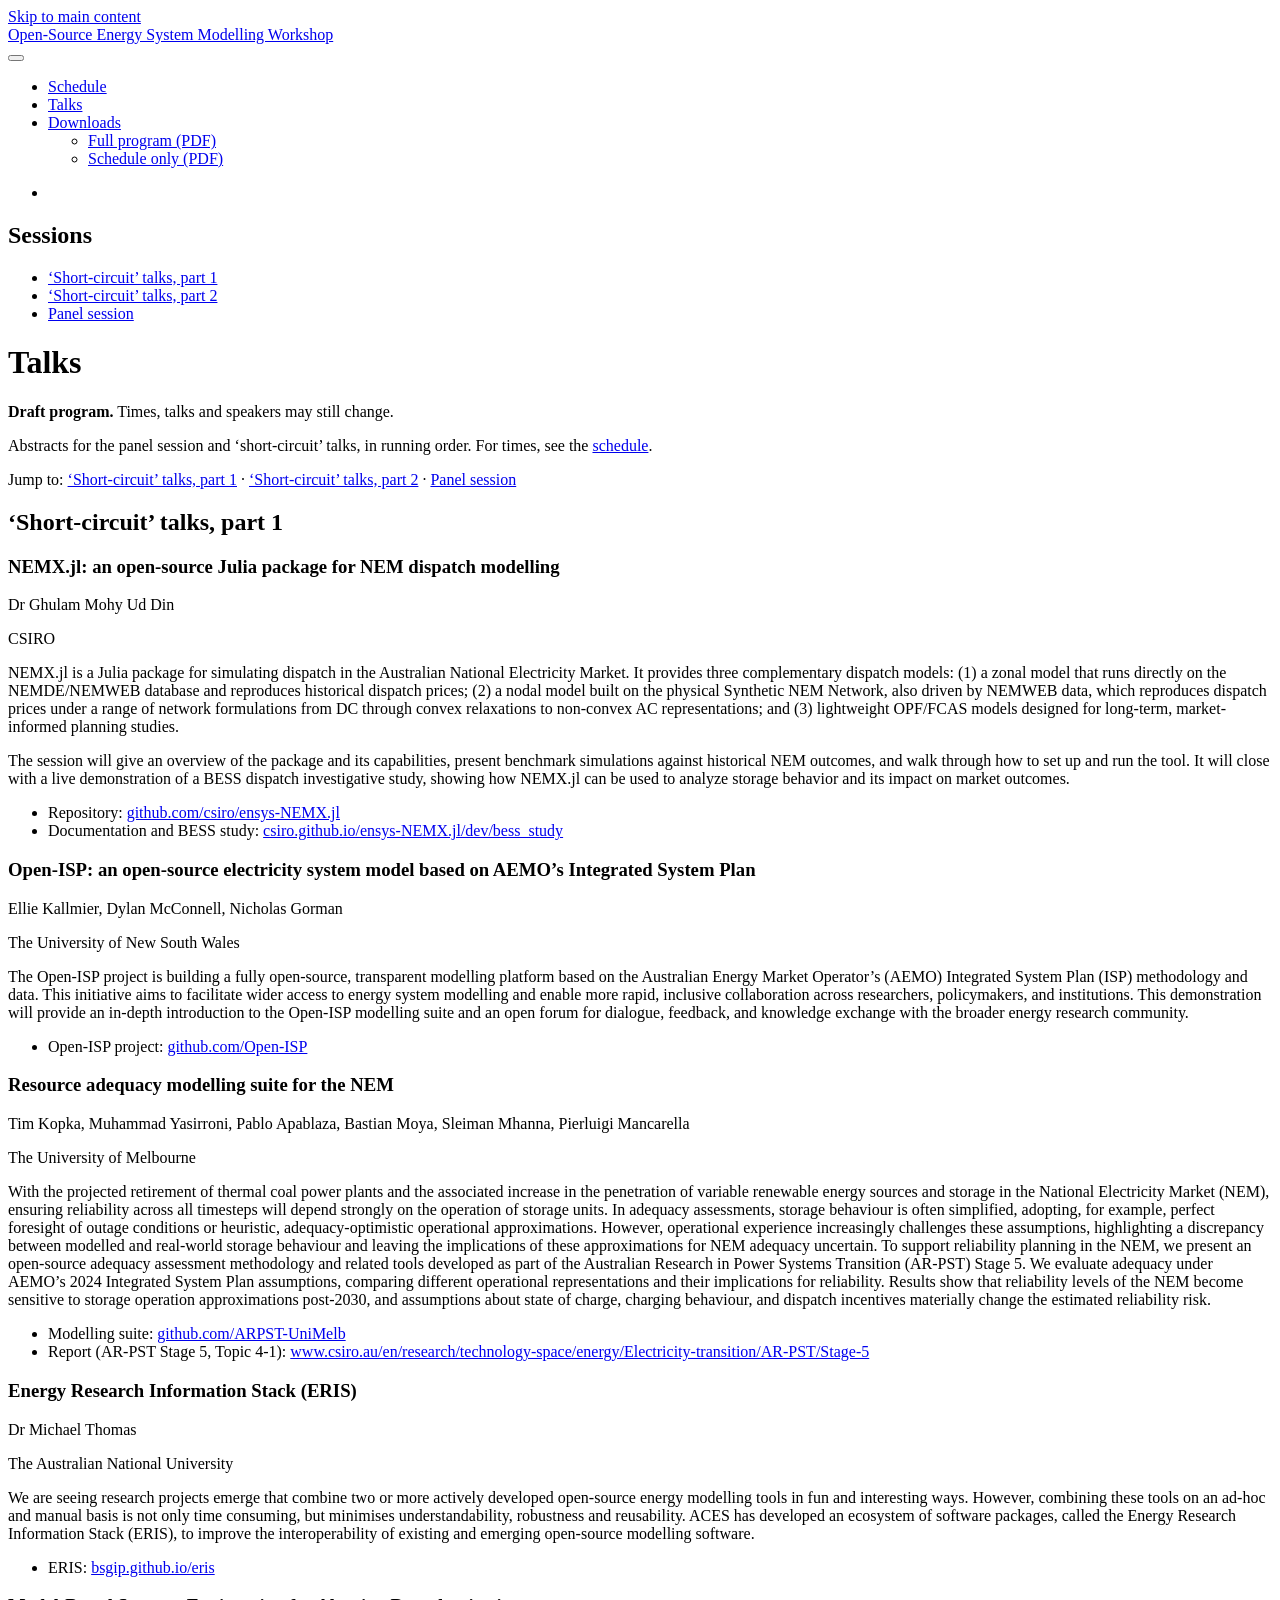
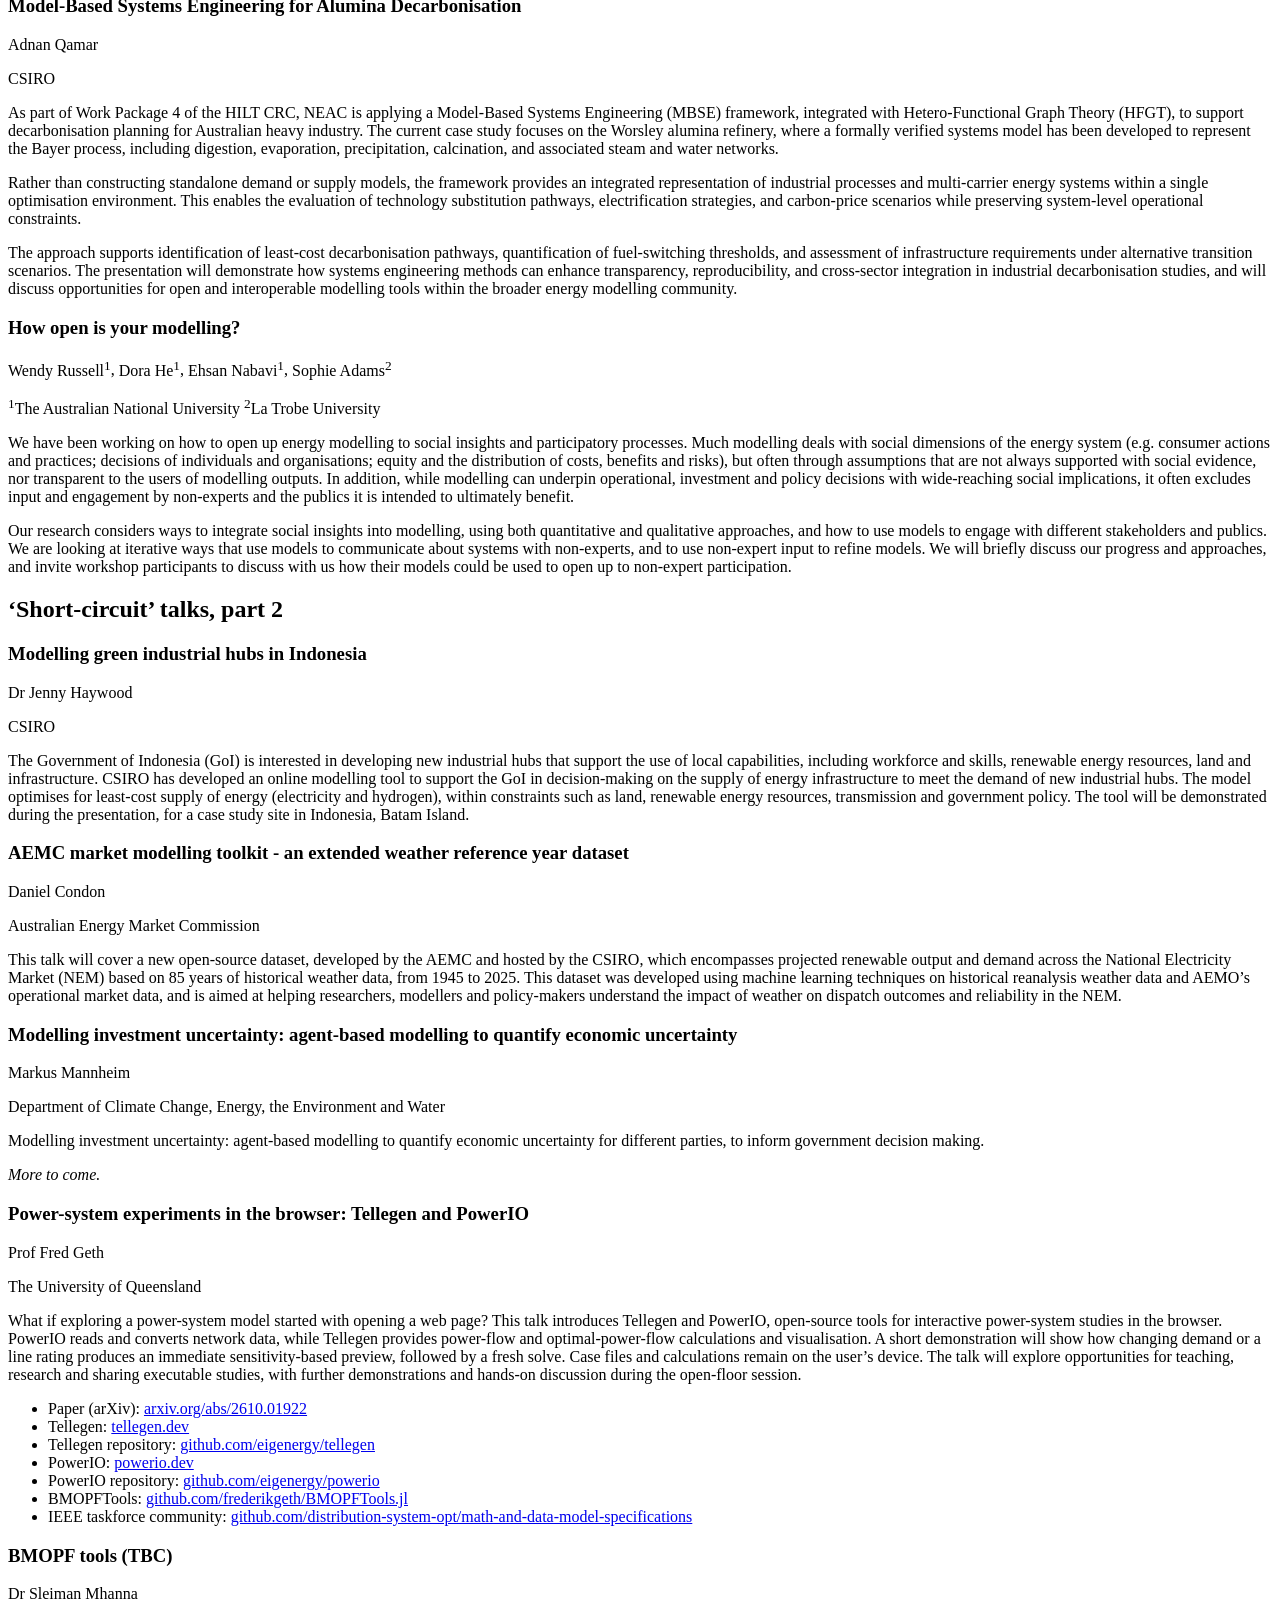
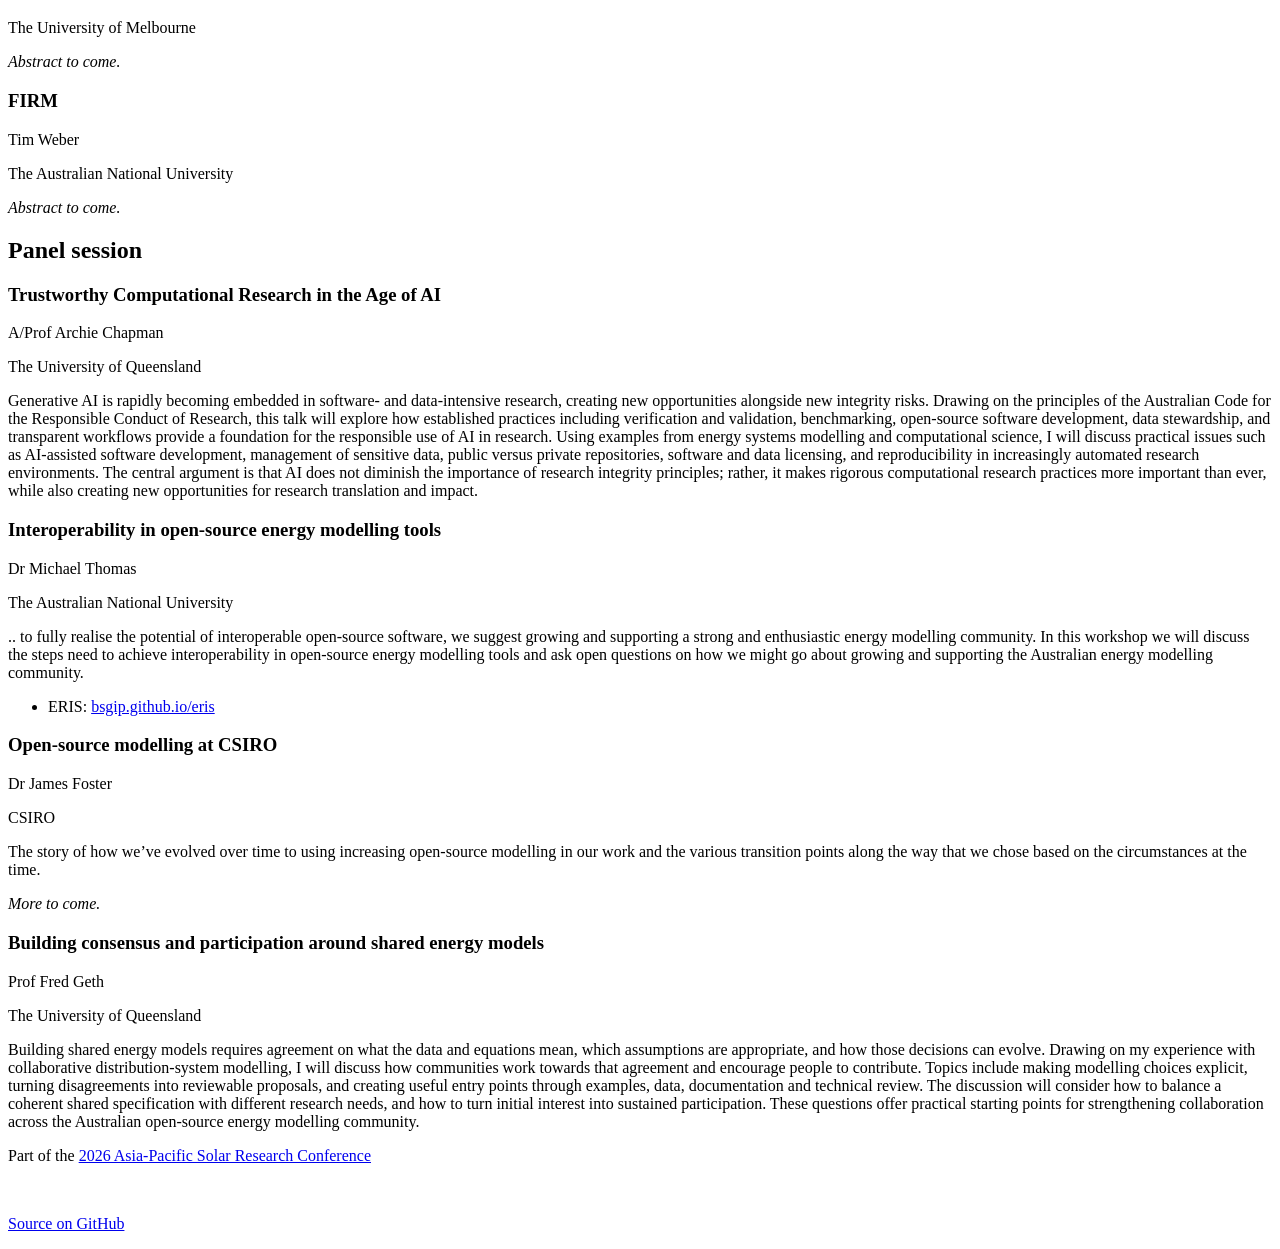
==== commit 638e63cc: "Built site for gh-pages" ====
--- a/talks.html
+++ b/talks.html
@@ -323,10 +323,18 @@
 presentation, for a case study site in Indonesia, Batam Island.</p></div>
 </article>
 <article class="talk" id="talk-daniel-condon">
-<h3 class="talk__title anchored">Historical Weather Trace dataset (TBC)</h3>
+<h3 class="talk__title anchored">AEMC market modelling toolkit - an extended weather reference year
+dataset</h3>
 <p class="talk__authors"><span class="author author--presenter">Daniel Condon</span></p>
 <p class="talk__affiliations"><span>Australian Energy Market Commission</span></p>
-<div class="talk__abstract"><p><em>Abstract to come.</em></p></div>
+<div class="talk__abstract"><p>This talk will cover a new open-source dataset, developed by the AEMC
+and hosted by the CSIRO, which encompasses projected renewable output
+and demand across the National Electricity Market (NEM) based on 85
+years of historical weather data, from 1945 to 2025. This dataset was
+developed using machine learning techniques on historical reanalysis
+weather data and AEMO’s operational market data, and is aimed at helping
+researchers, modellers and policy-makers understand the impact of
+weather on dispatch outcomes and reliability in the NEM.</p></div>
 </article>
 <article class="talk" id="talk-markus-mannheim">
 <h3 class="talk__title anchored">Modelling investment uncertainty: agent-based modelling to quantify
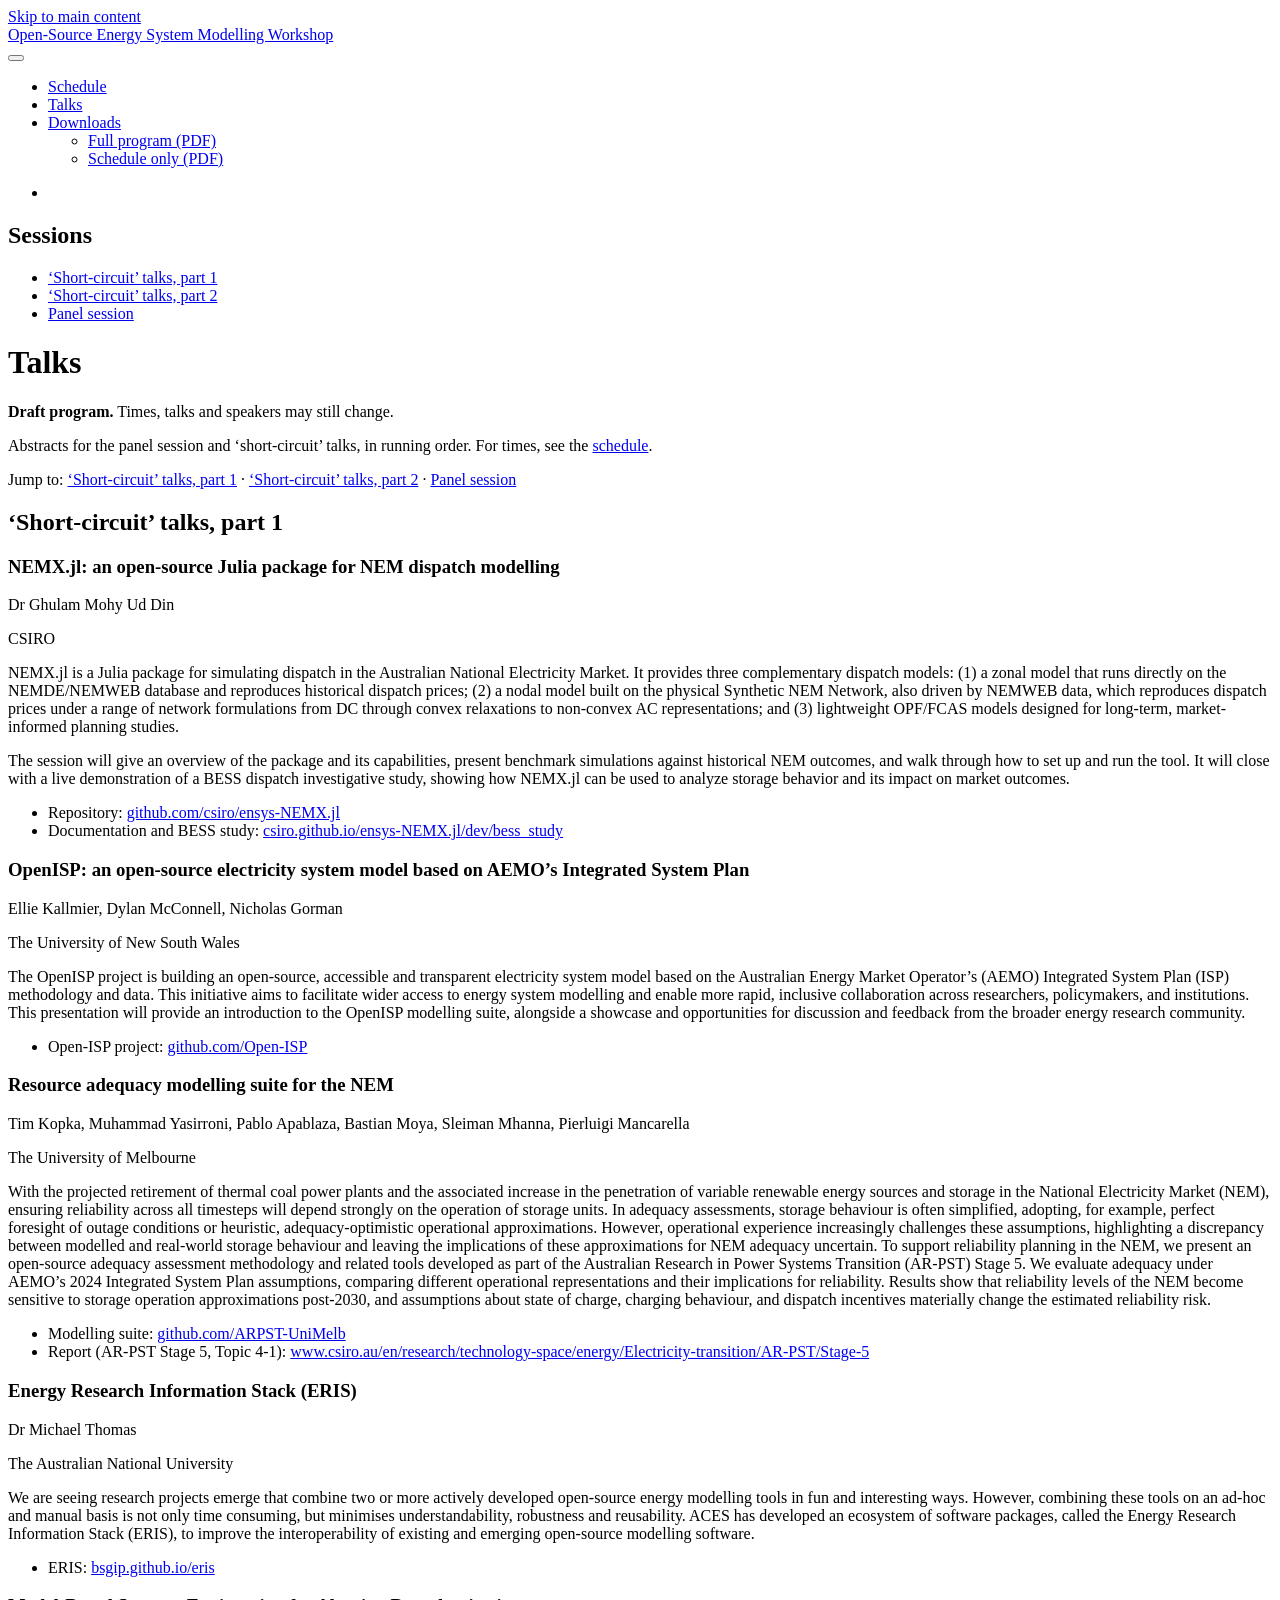
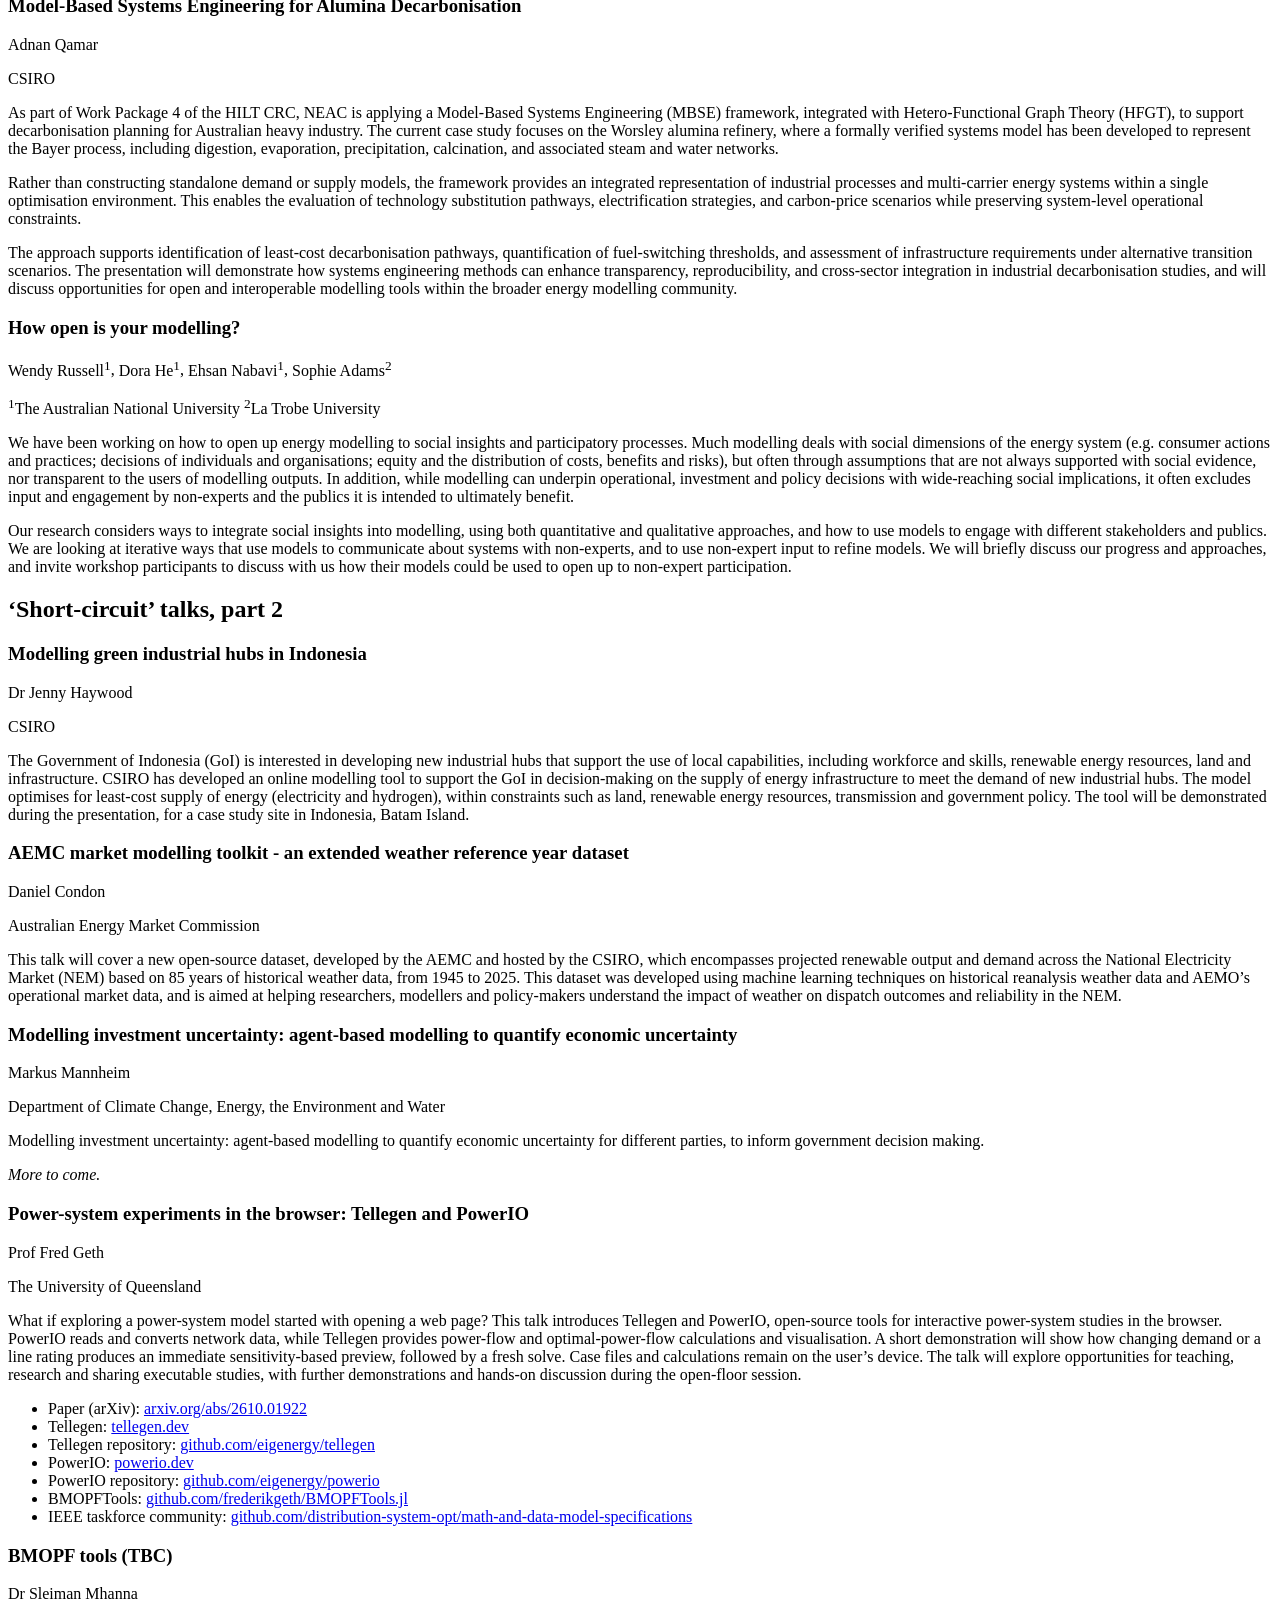
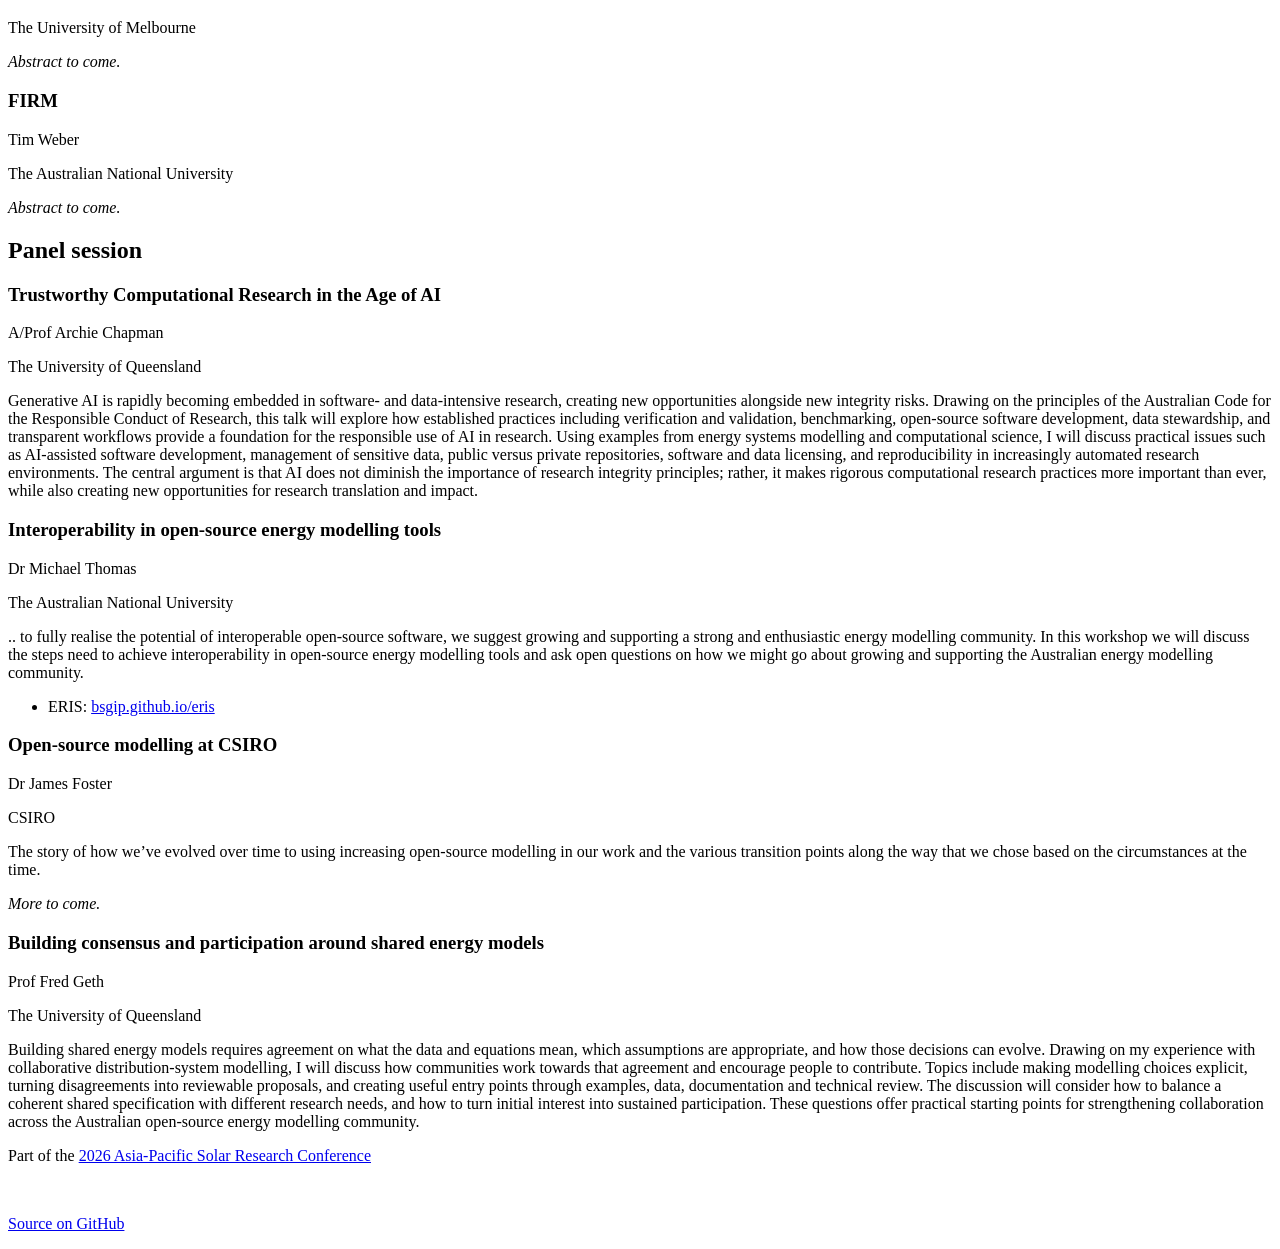
==== commit 6cd0f26a: "Built site for gh-pages" ====
--- a/talks.html
+++ b/talks.html
@@ -199,19 +199,19 @@
 <ul class="talk__links"><li><span class="talk__link-label">Repository</span>: <a href="https://github.com/csiro/ensys-NEMX.jl">github.com/csiro/ensys-NEMX.jl</a></li><li><span class="talk__link-label">Documentation and BESS study</span>: <a href="https://csiro.github.io/ensys-NEMX.jl/dev/bess_study/">csiro.github.io/ensys-NEMX.jl/dev/bess_study</a></li></ul>
 </article>
 <article class="talk" id="talk-ellie-kallmier">
-<h3 class="talk__title anchored">Open-ISP: an open-source electricity system model based on AEMO’s
+<h3 class="talk__title anchored">OpenISP: an open-source electricity system model based on AEMO’s
 Integrated System Plan</h3>
 <p class="talk__authors"><span class="author author--presenter">Ellie Kallmier</span>, <span class="author">Dylan McConnell</span>, <span class="author">Nicholas Gorman</span></p>
 <p class="talk__affiliations"><span>The University of New South Wales</span></p>
-<div class="talk__abstract"><p>The Open-ISP project is building a fully open-source, transparent
-modelling platform based on the Australian Energy Market Operator’s
-(AEMO) Integrated System Plan (ISP) methodology and data. This
-initiative aims to facilitate wider access to energy system modelling
-and enable more rapid, inclusive collaboration across researchers,
-policymakers, and institutions. This demonstration will provide an
-in-depth introduction to the Open-ISP modelling suite and an open forum
-for dialogue, feedback, and knowledge exchange with the broader energy
-research community.</p></div>
+<div class="talk__abstract"><p>The OpenISP project is building an open-source, accessible and
+transparent electricity system model based on the Australian Energy
+Market Operator’s (AEMO) Integrated System Plan (ISP) methodology and
+data. This initiative aims to facilitate wider access to energy system
+modelling and enable more rapid, inclusive collaboration across
+researchers, policymakers, and institutions. This presentation will
+provide an introduction to the OpenISP modelling suite, alongside a
+showcase and opportunities for discussion and feedback from the broader
+energy research community.</p></div>
 <ul class="talk__links"><li><span class="talk__link-label">Open-ISP project</span>: <a href="https://github.com/Open-ISP">github.com/Open-ISP</a></li></ul>
 </article>
 <article class="talk" id="talk-tim-kopka">
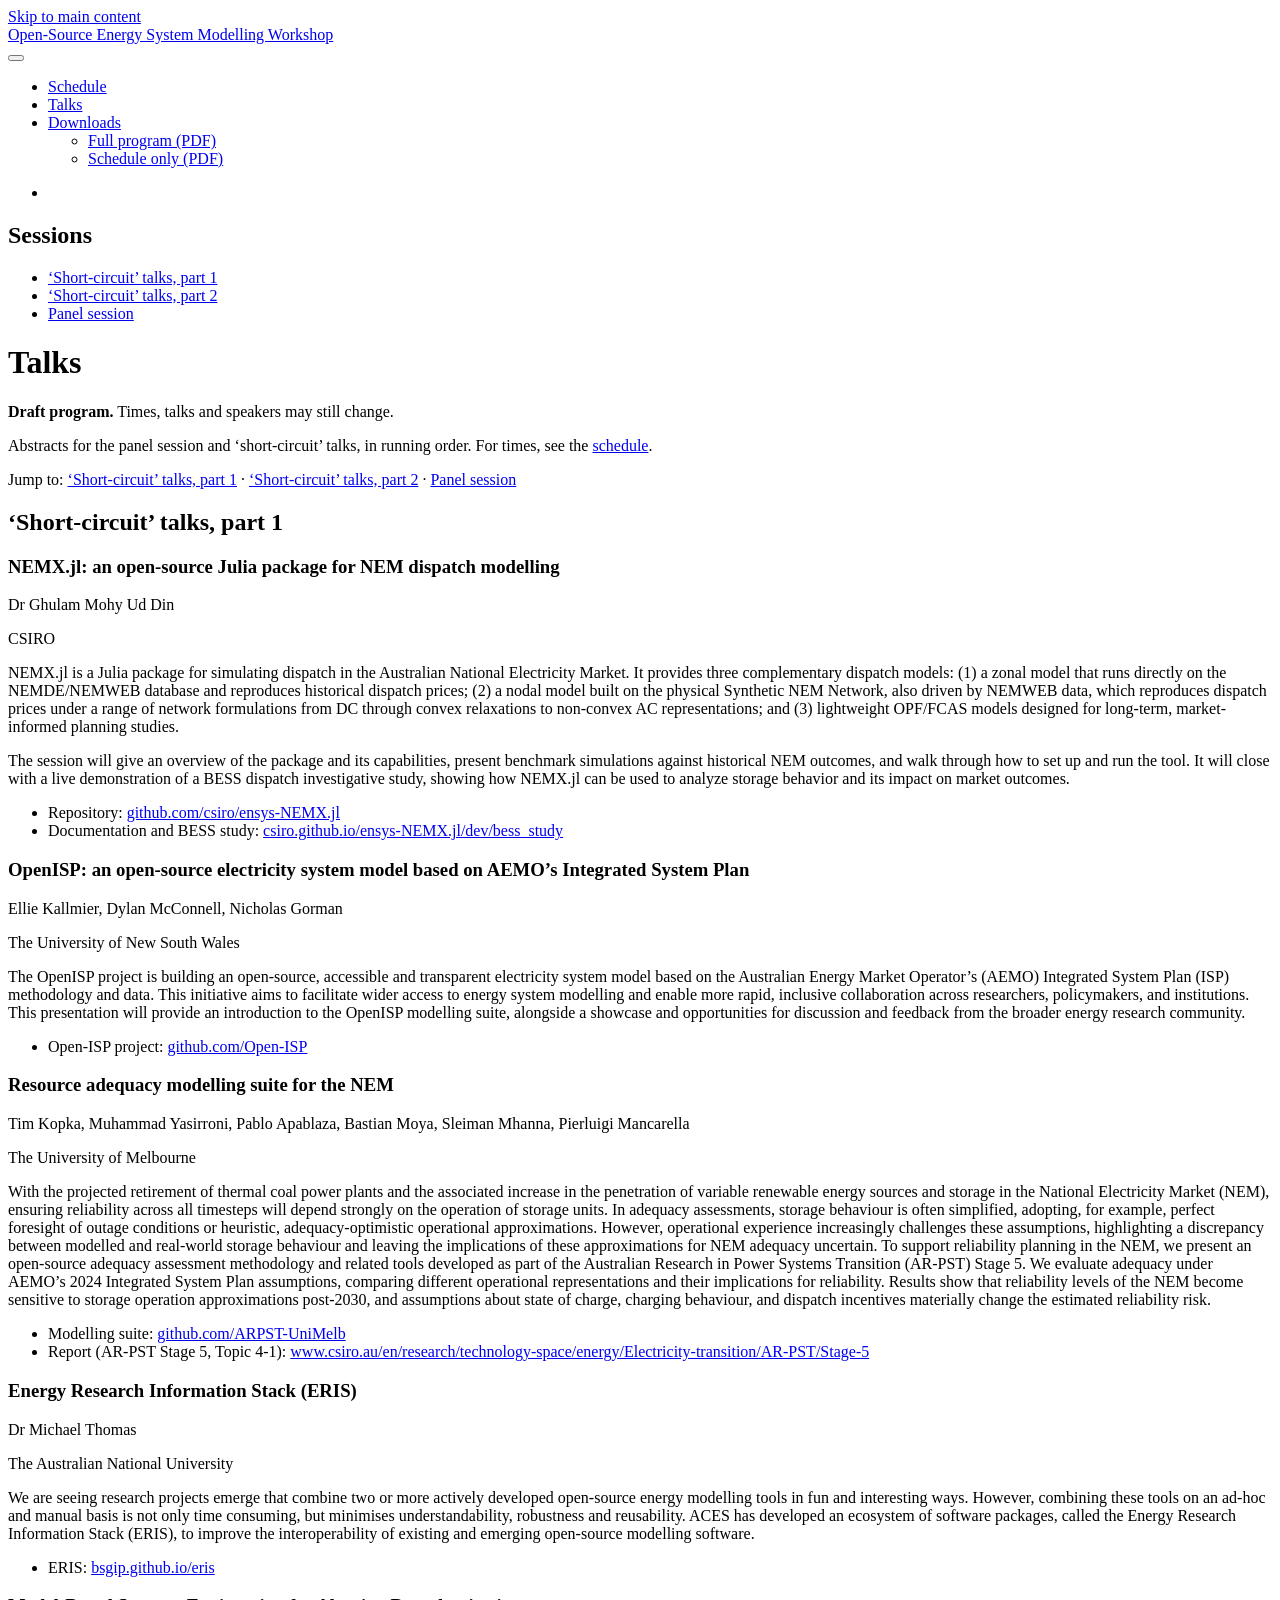
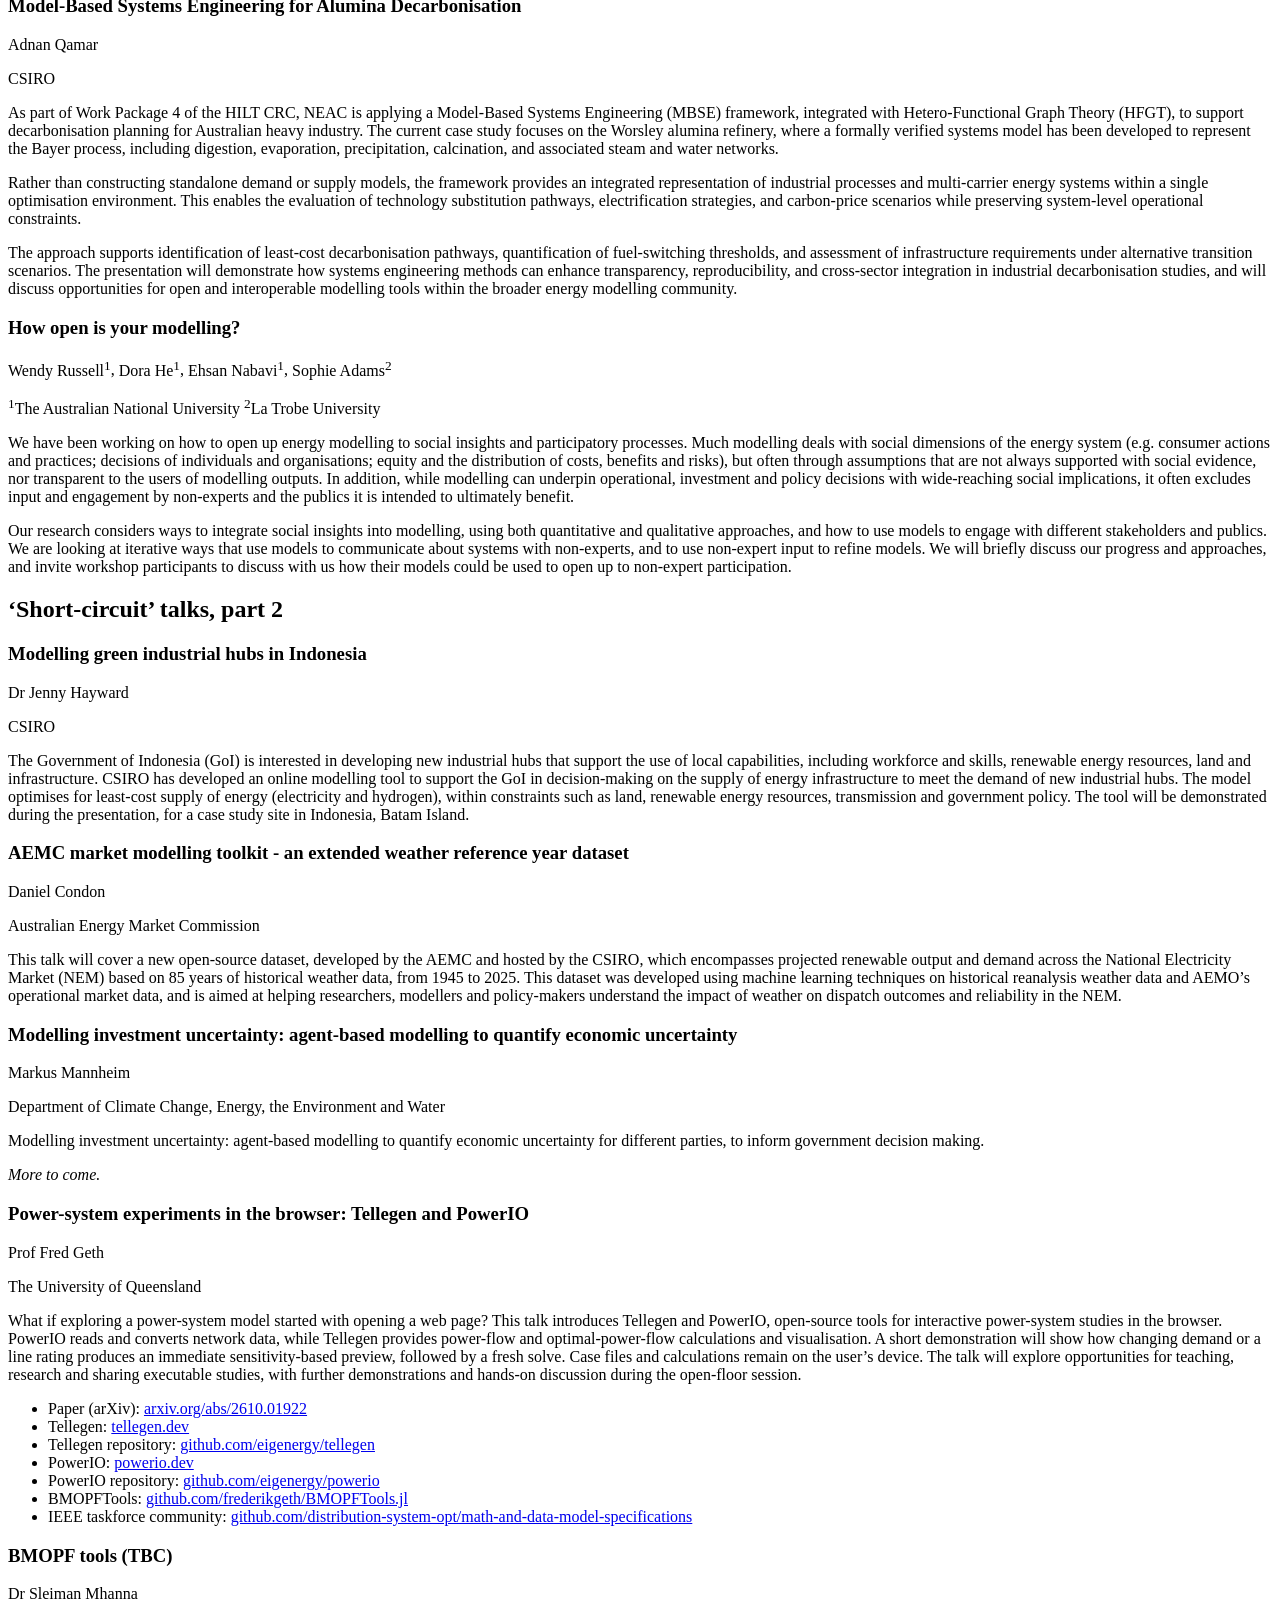
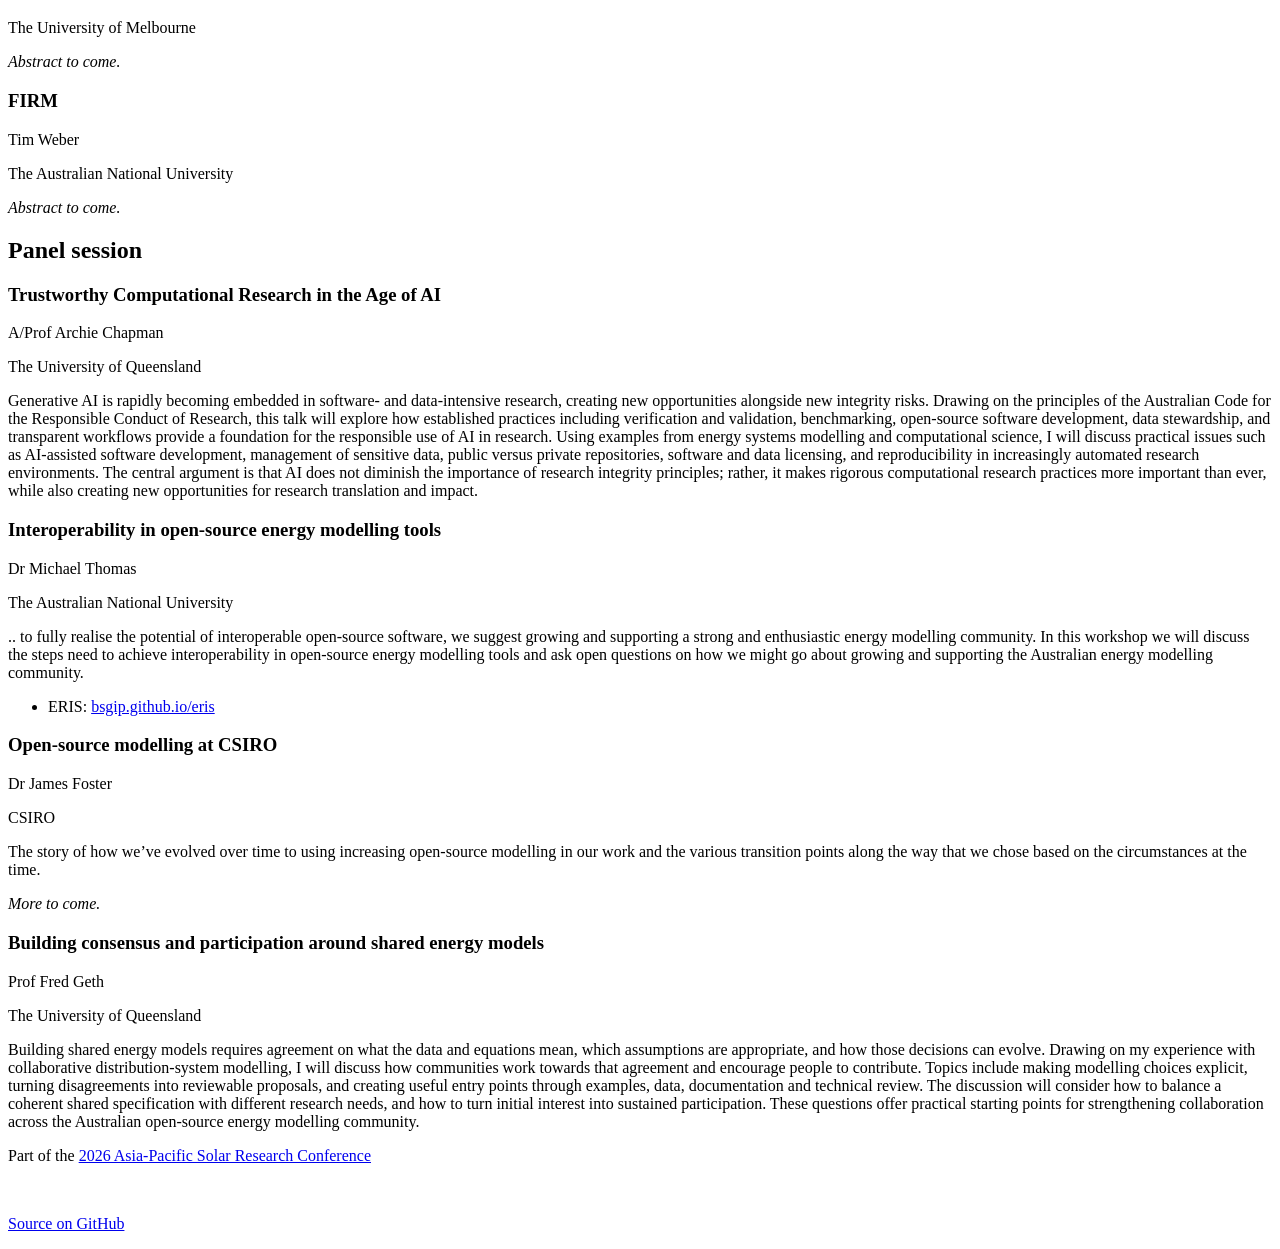
==== commit 94755e6b: "Built site for gh-pages" ====
--- a/talks.html
+++ b/talks.html
@@ -307,9 +307,9 @@
 </section>
 <section id="talks-lightning-session-2" class="level2">
 <h2 class="anchored" data-anchor-id="talks-lightning-session-2">‘Short-circuit’ talks, part 2</h2>
-<article class="talk" id="talk-jenny-haywood">
+<article class="talk" id="talk-jenny-hayward">
 <h3 class="talk__title anchored">Modelling green industrial hubs in Indonesia</h3>
-<p class="talk__authors"><span class="author author--presenter">Dr Jenny Haywood</span></p>
+<p class="talk__authors"><span class="author author--presenter">Dr Jenny Hayward</span></p>
 <p class="talk__affiliations"><span>CSIRO</span></p>
 <div class="talk__abstract"><p>The Government of Indonesia (GoI) is interested in developing new
 industrial hubs that support the use of local capabilities, including
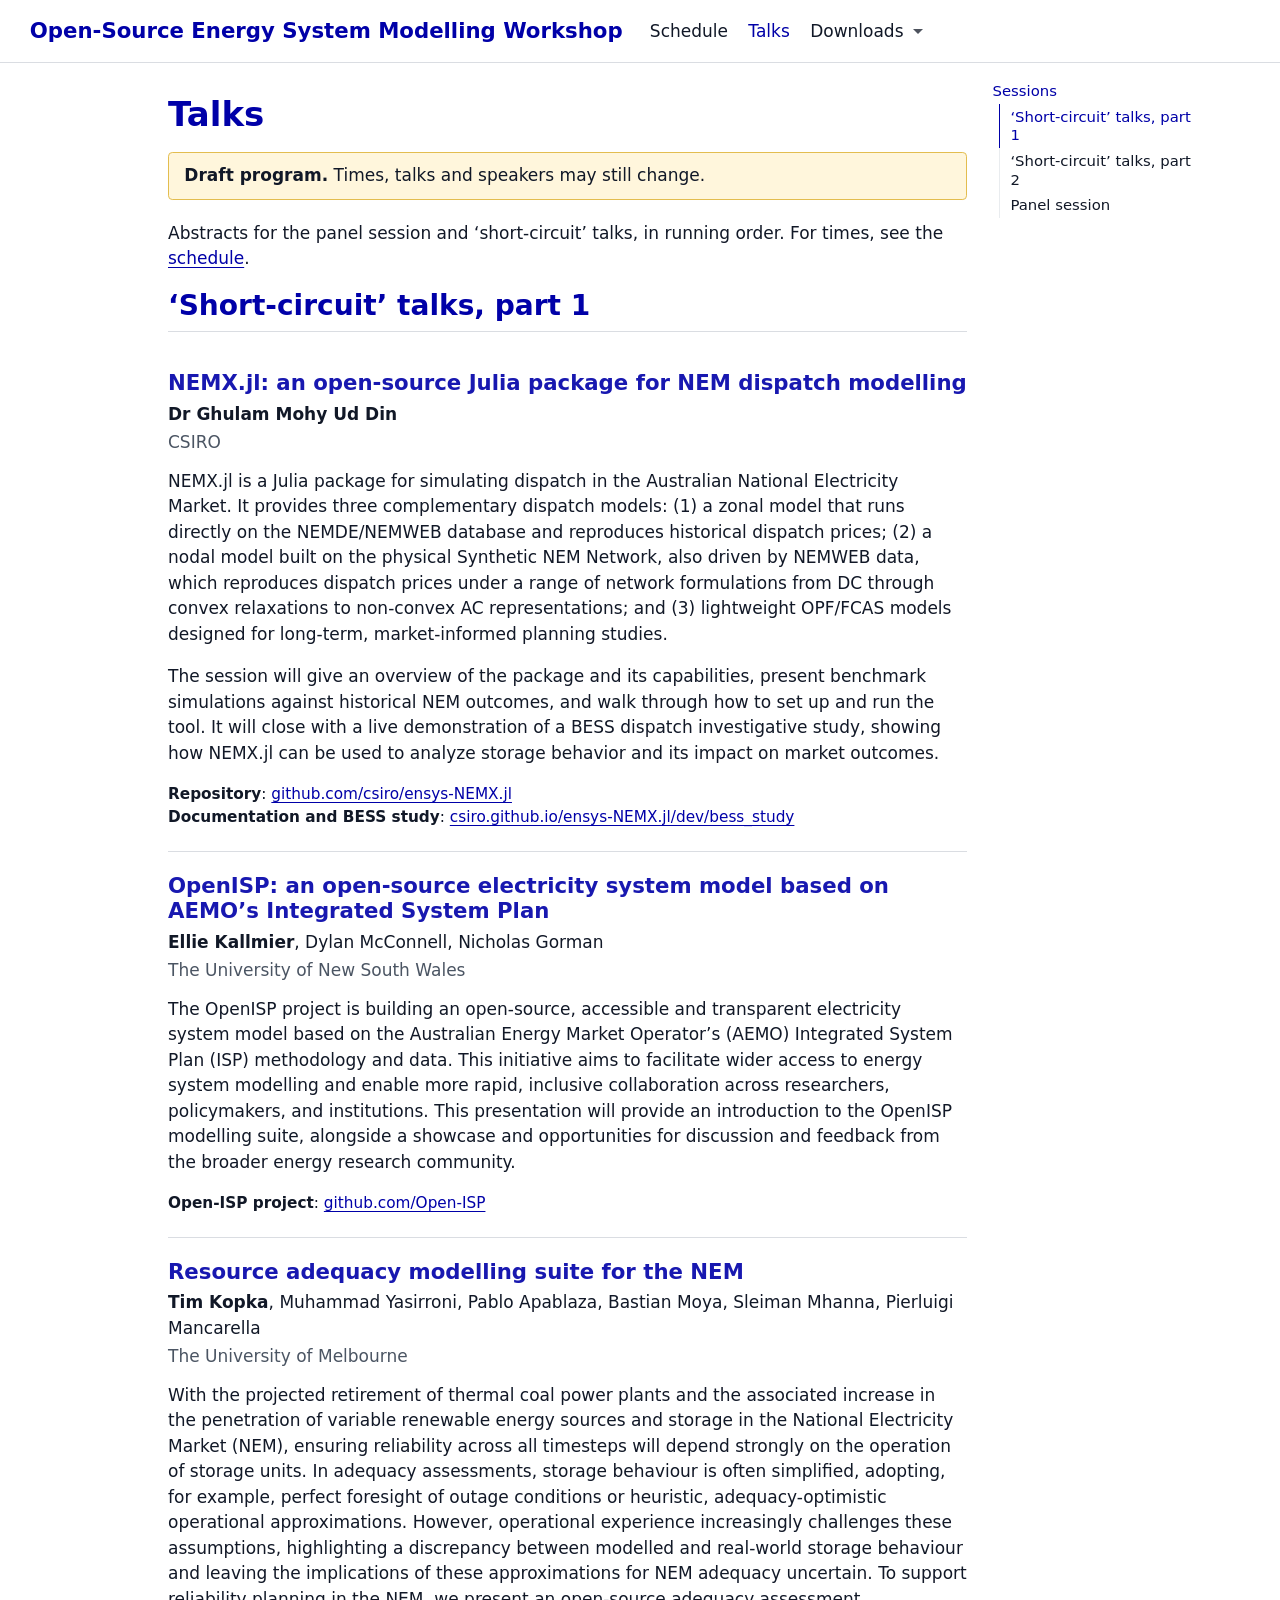
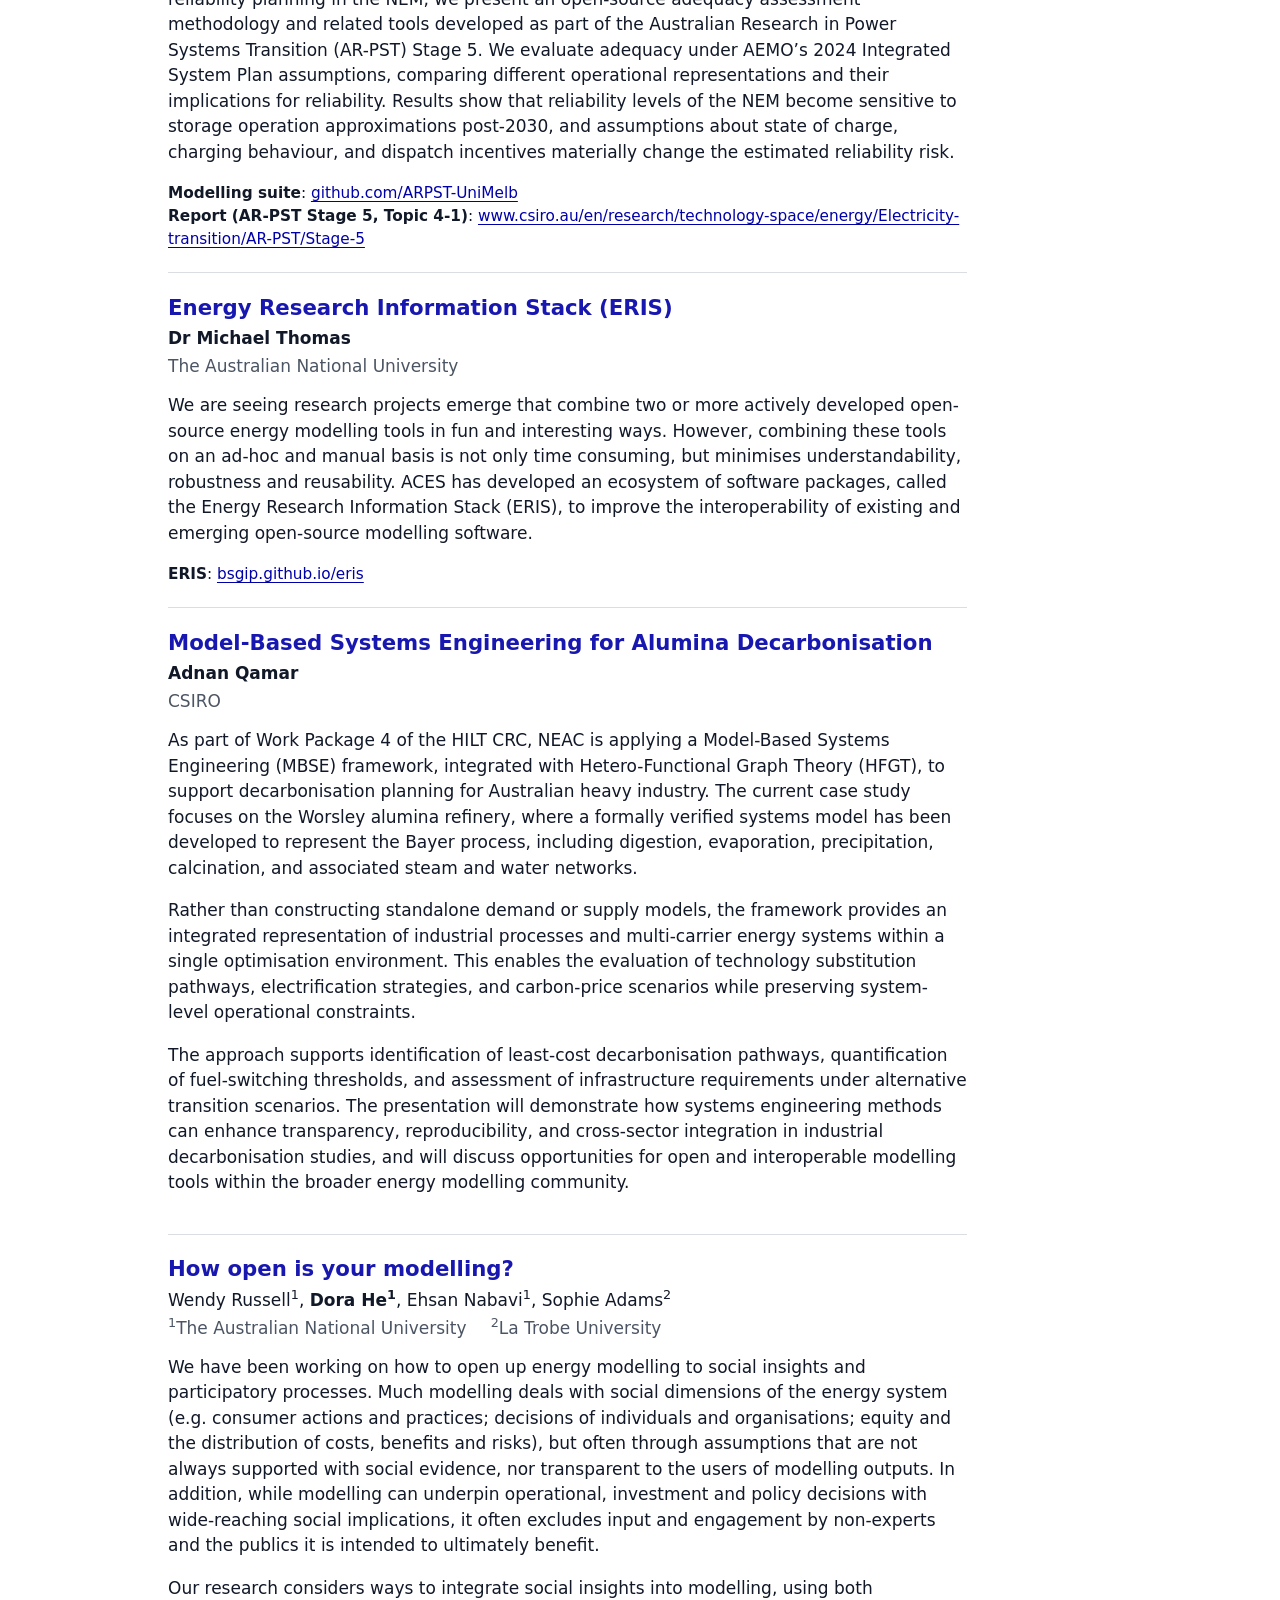
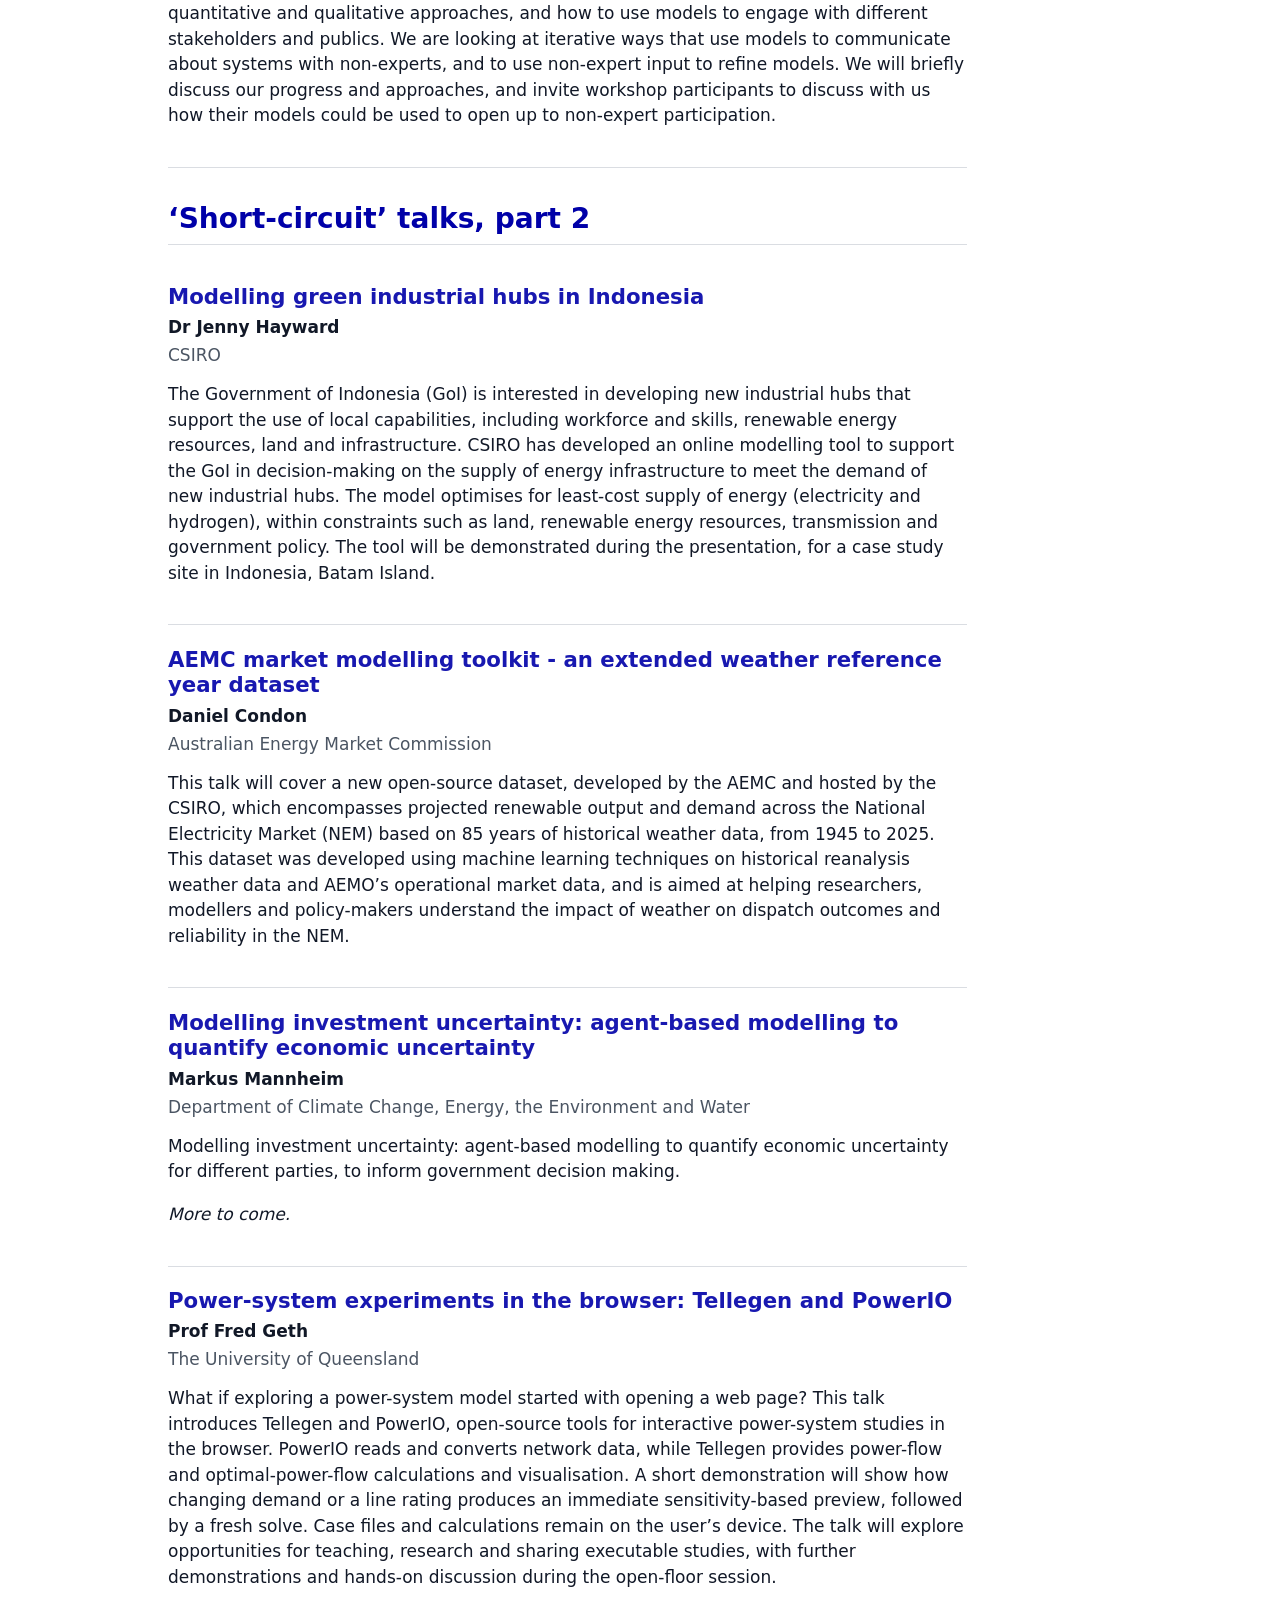
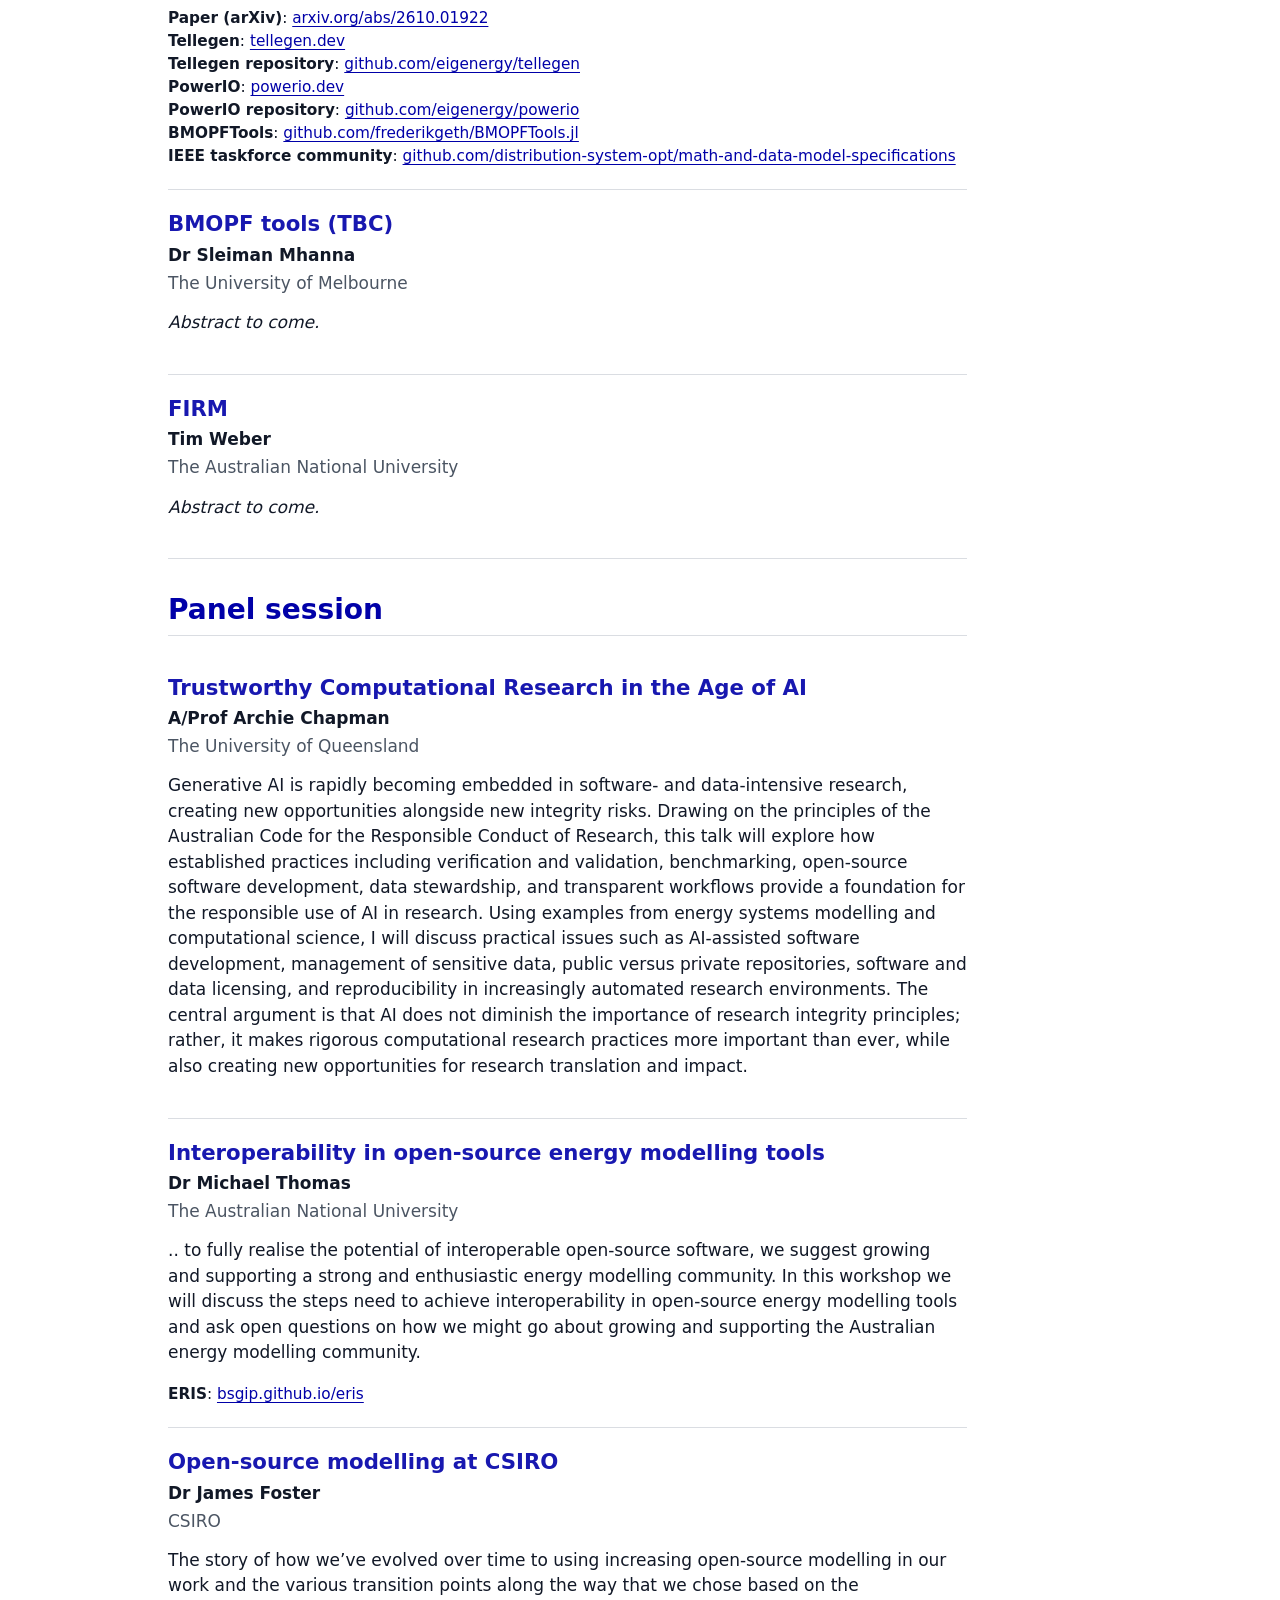
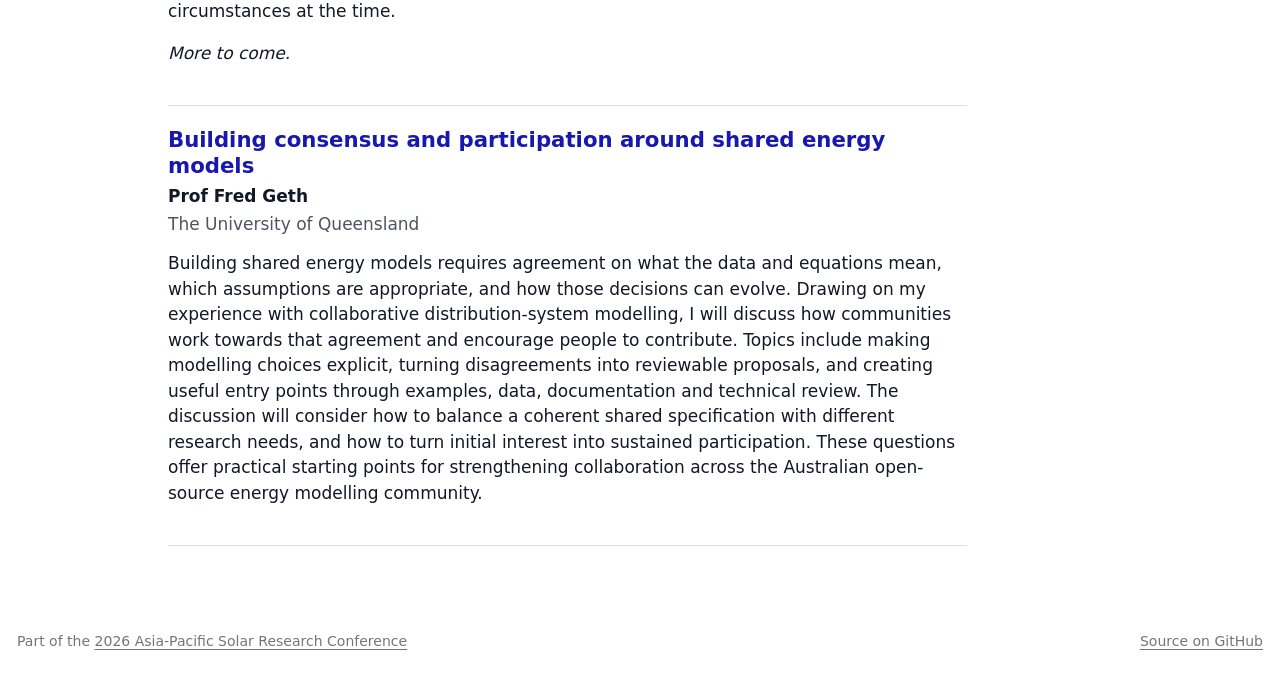
==== commit 0d876517: "Built site for gh-pages" ====
--- a/talks.html
+++ b/talks.html
@@ -46,7 +46,7 @@
 <link href="site_libs/quarto-html/quarto-syntax-highlighting-63b5708e65d6cd79cd7618c58d0c21e7.css" rel="stylesheet" id="quarto-text-highlighting-styles">
 <script src="site_libs/bootstrap/bootstrap.min.js"></script>
 <link href="site_libs/bootstrap/bootstrap-icons.css" rel="stylesheet">
-<link href="site_libs/bootstrap/bootstrap-e3c70490d481f35d4a5a2df78f297f31.min.css" rel="stylesheet" append-hash="true" id="quarto-bootstrap" data-mode="light">
+<link href="site_libs/bootstrap/bootstrap-d0fb771cd5998a78383cc3fd9e2cf777.min.css" rel="stylesheet" append-hash="true" id="quarto-bootstrap" data-mode="light">
 <script id="quarto-search-options" type="application/json">{
   "location": "navbar",
   "copy-button": false,
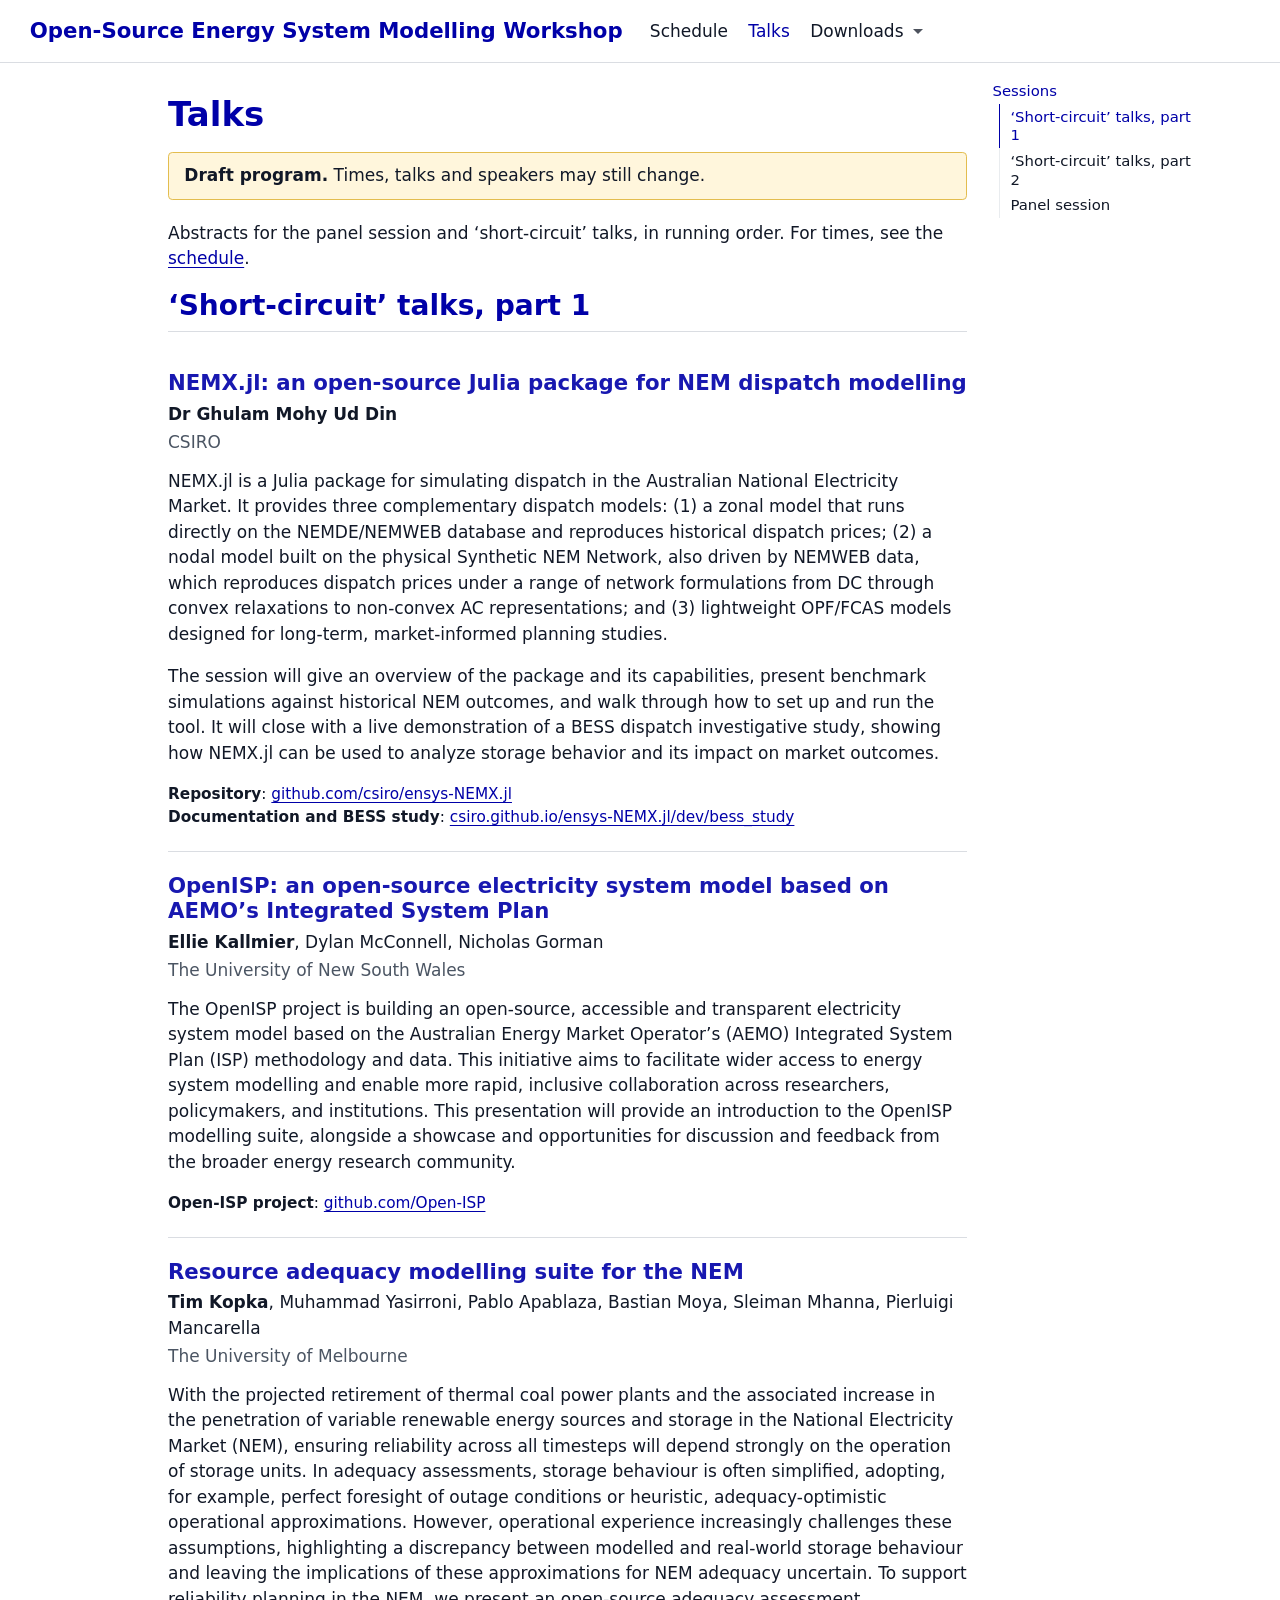
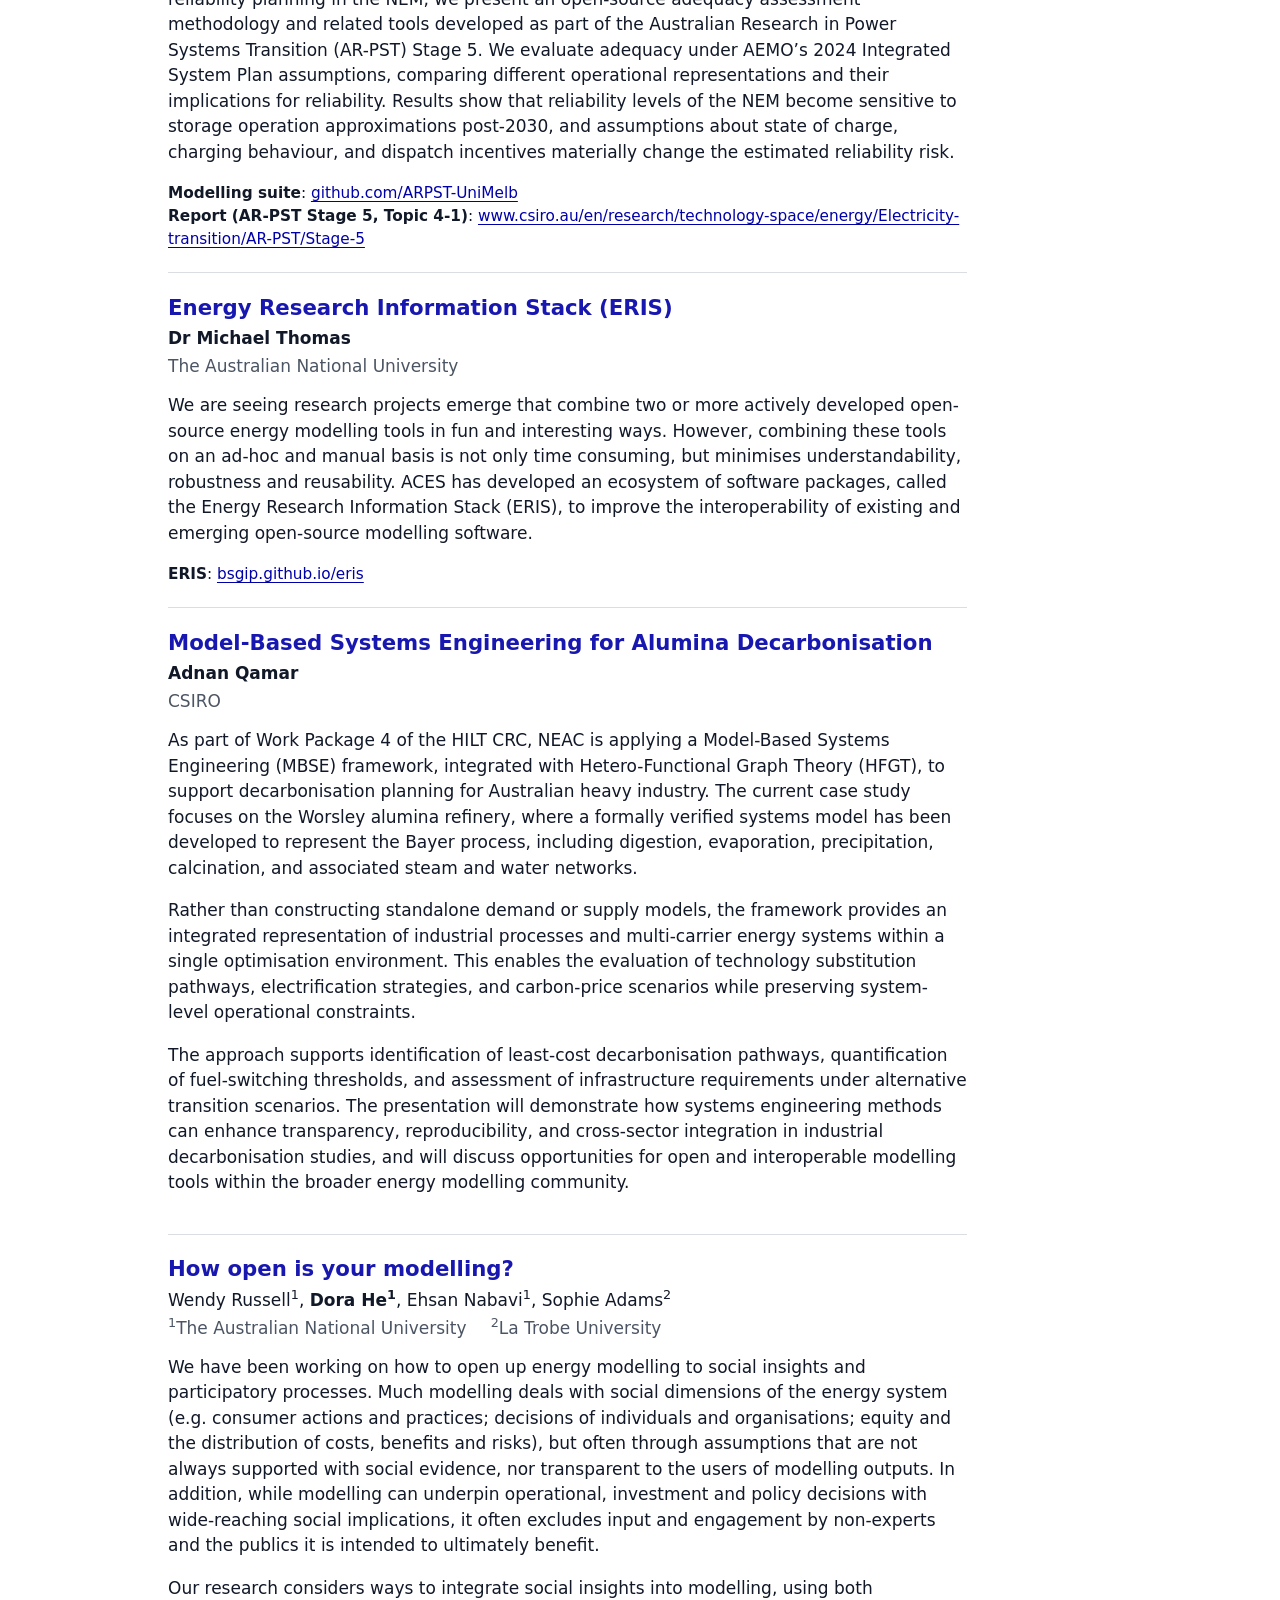
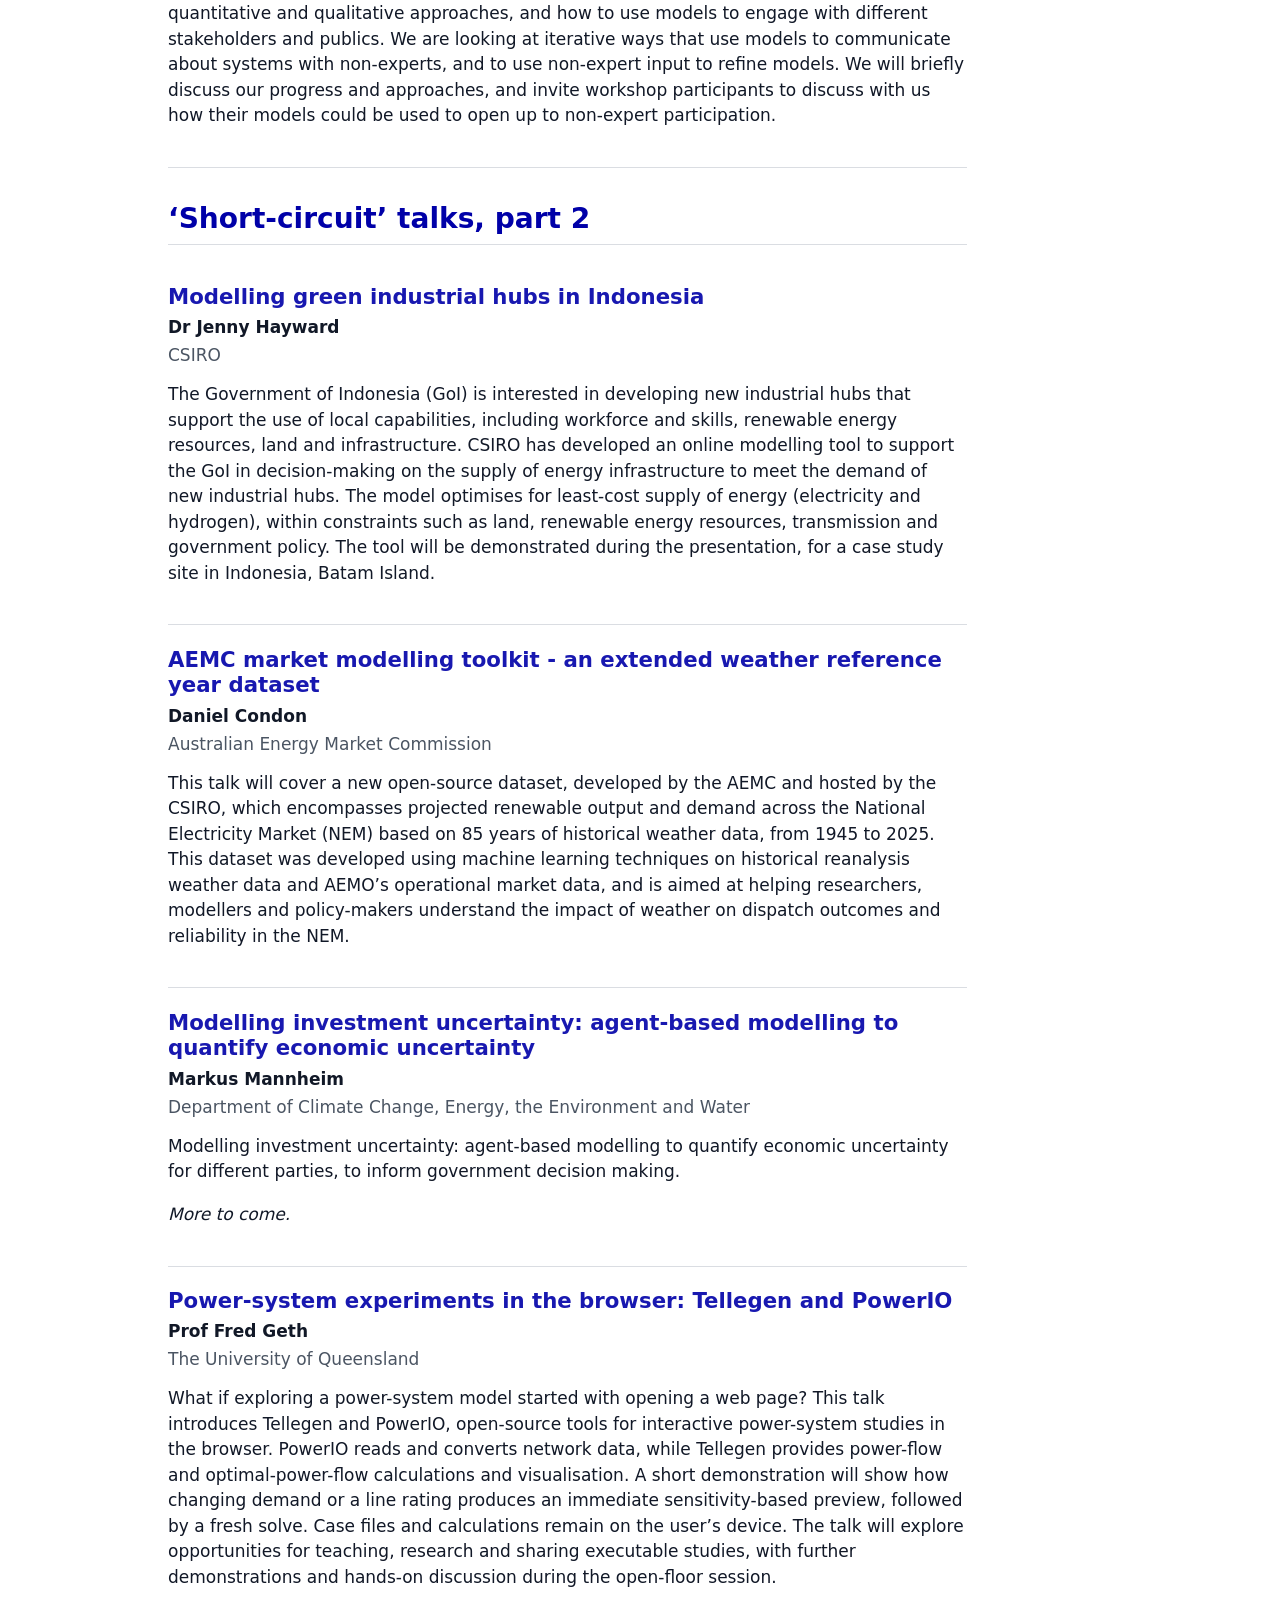
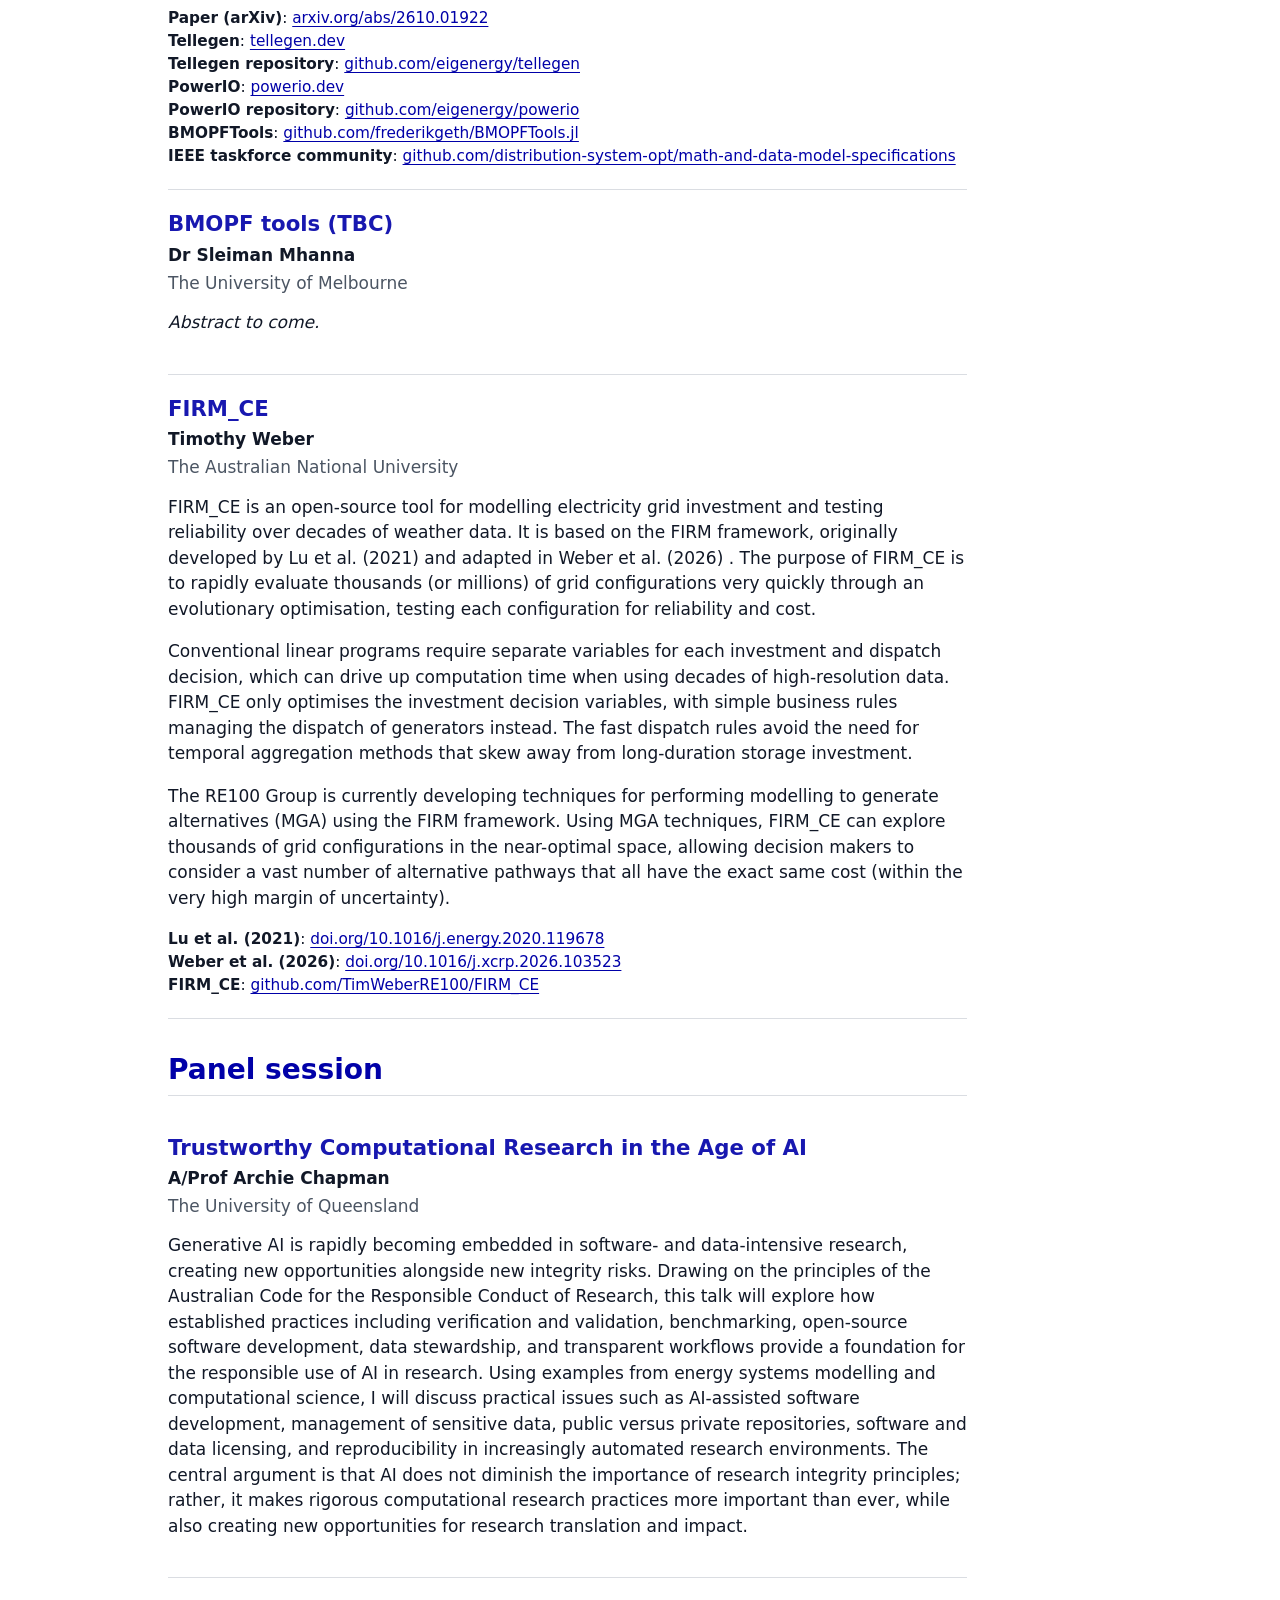
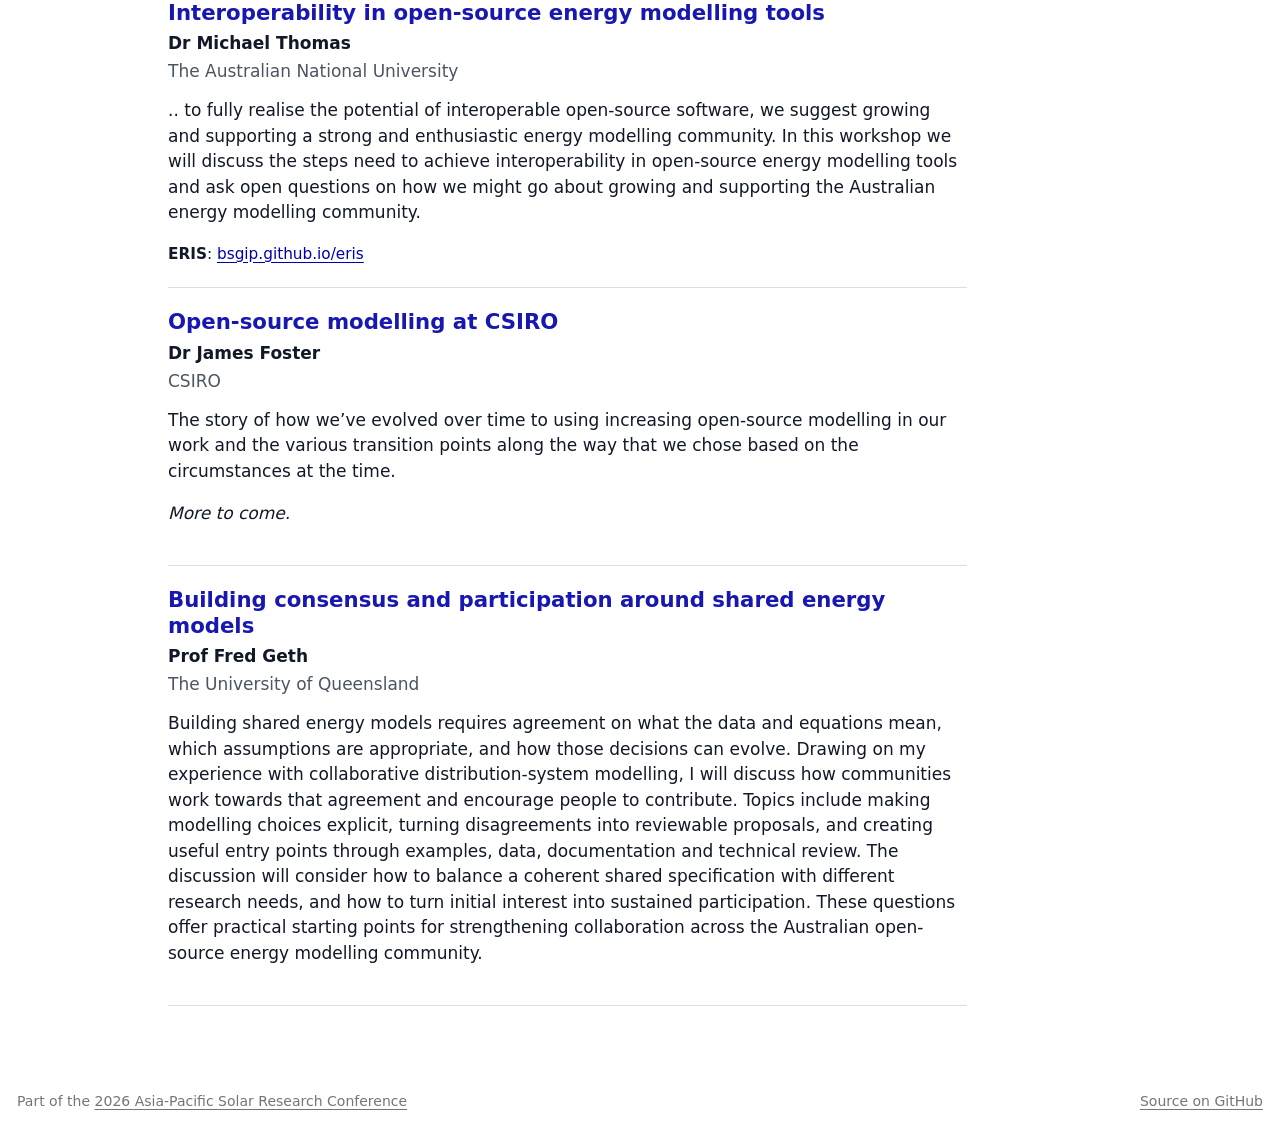
==== commit 2be06eeb: "Built site for gh-pages" ====
--- a/talks.html
+++ b/talks.html
@@ -370,10 +370,30 @@
 <div class="talk__abstract"><p><em>Abstract to come.</em></p></div>
 </article>
 <article class="talk" id="talk-tim-weber">
-<h3 class="talk__title anchored">FIRM</h3>
-<p class="talk__authors"><span class="author author--presenter">Tim Weber</span></p>
+<h3 class="talk__title anchored">FIRM_CE</h3>
+<p class="talk__authors"><span class="author author--presenter">Timothy Weber</span></p>
 <p class="talk__affiliations"><span>The Australian National University</span></p>
-<div class="talk__abstract"><p><em>Abstract to come.</em></p></div>
+<div class="talk__abstract"><p>FIRM_CE is an open-source tool for modelling electricity grid
+investment and testing reliability over decades of weather data. It is
+based on the FIRM framework, originally developed by Lu et al. (2021)
+and adapted in Weber et al. (2026) . The purpose of FIRM_CE is to
+rapidly evaluate thousands (or millions) of grid configurations very
+quickly through an evolutionary optimisation, testing each configuration
+for reliability and cost.</p>
+<p>Conventional linear programs require separate variables for each
+investment and dispatch decision, which can drive up computation time
+when using decades of high-resolution data. FIRM_CE only optimises the
+investment decision variables, with simple business rules managing the
+dispatch of generators instead. The fast dispatch rules avoid the need
+for temporal aggregation methods that skew away from long-duration
+storage investment.</p>
+<p>The RE100 Group is currently developing techniques for performing
+modelling to generate alternatives (MGA) using the FIRM framework. Using
+MGA techniques, FIRM_CE can explore thousands of grid configurations in
+the near-optimal space, allowing decision makers to consider a vast
+number of alternative pathways that all have the exact same cost (within
+the very high margin of uncertainty).</p></div>
+<ul class="talk__links"><li><span class="talk__link-label">Lu et al. (2021)</span>: <a href="https://doi.org/10.1016/j.energy.2020.119678">doi.org/10.1016/j.energy.2020.119678</a></li><li><span class="talk__link-label">Weber et al. (2026)</span>: <a href="https://doi.org/10.1016/j.xcrp.2026.103523">doi.org/10.1016/j.xcrp.2026.103523</a></li><li><span class="talk__link-label">FIRM_CE</span>: <a href="https://github.com/TimWeberRE100/FIRM_CE">github.com/TimWeberRE100/FIRM_CE</a></li></ul>
 </article>
 </section>
 <section id="talks-panel-session" class="level2">
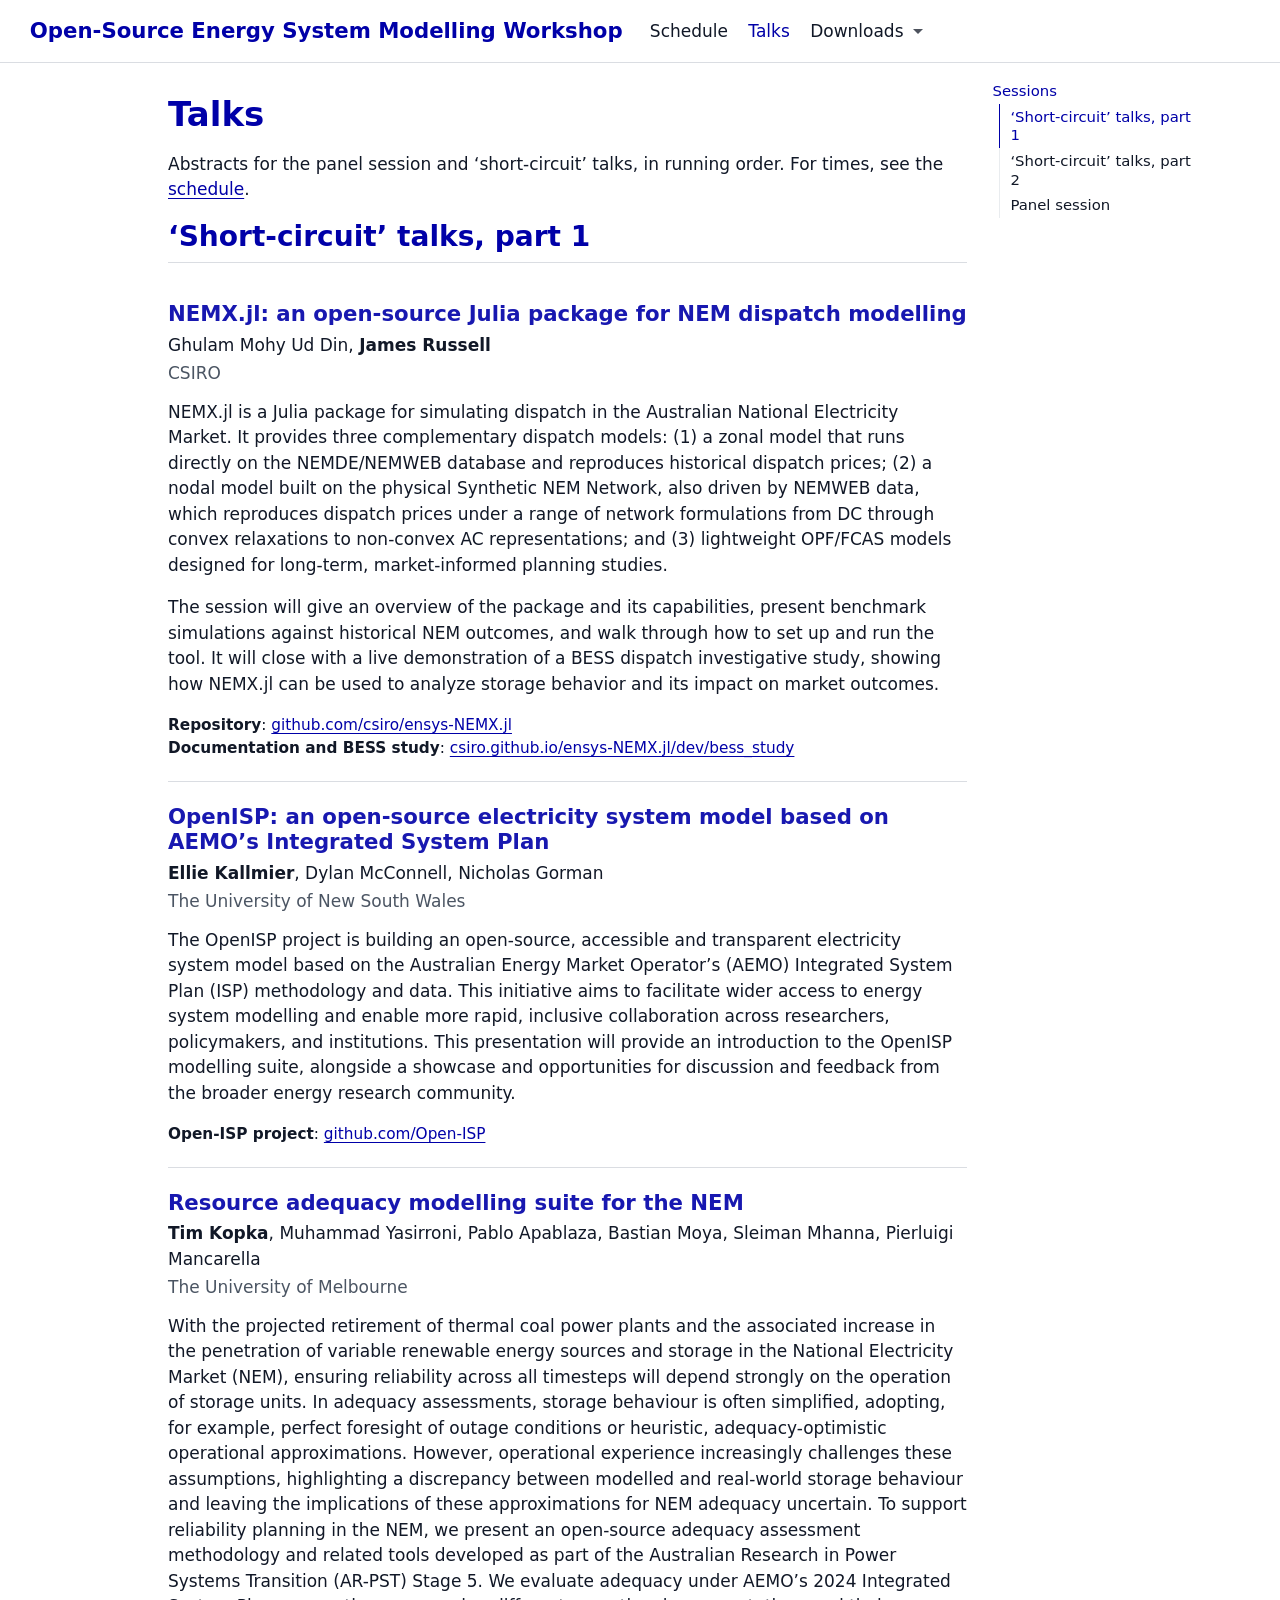
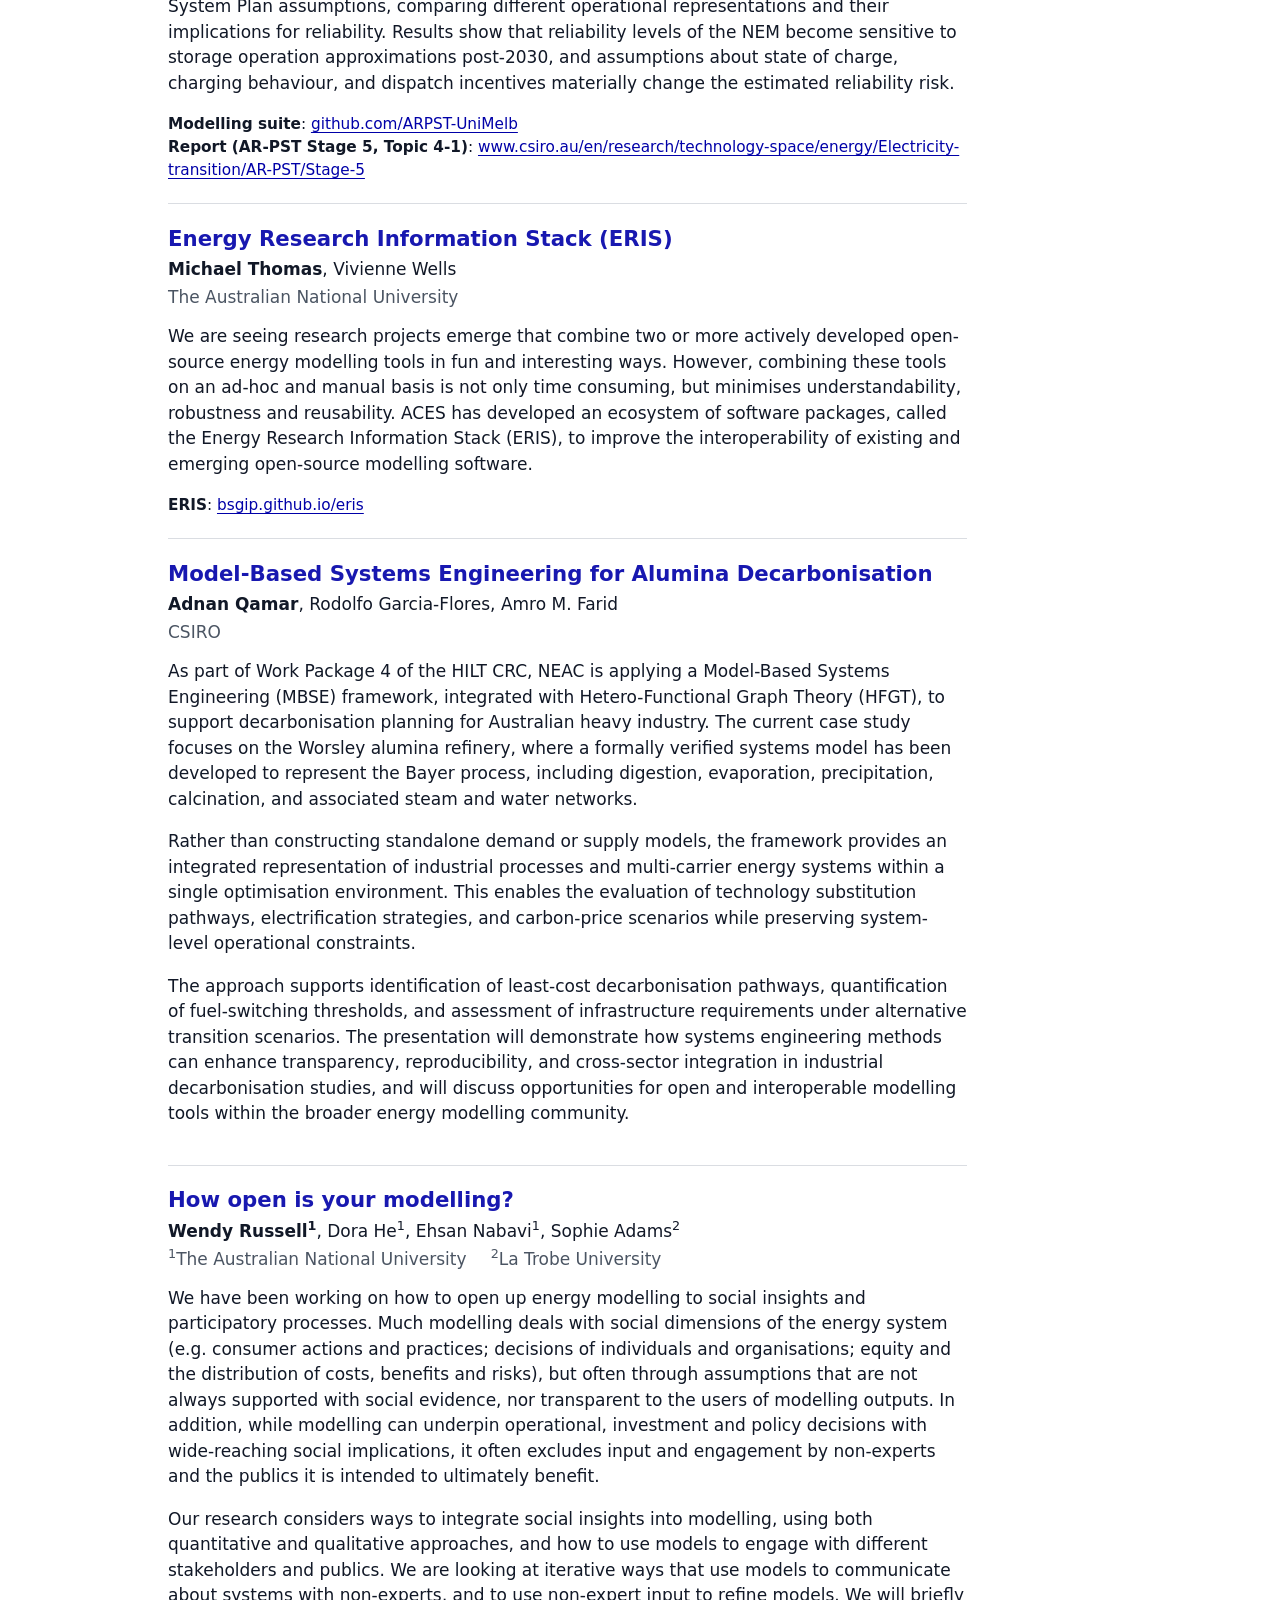
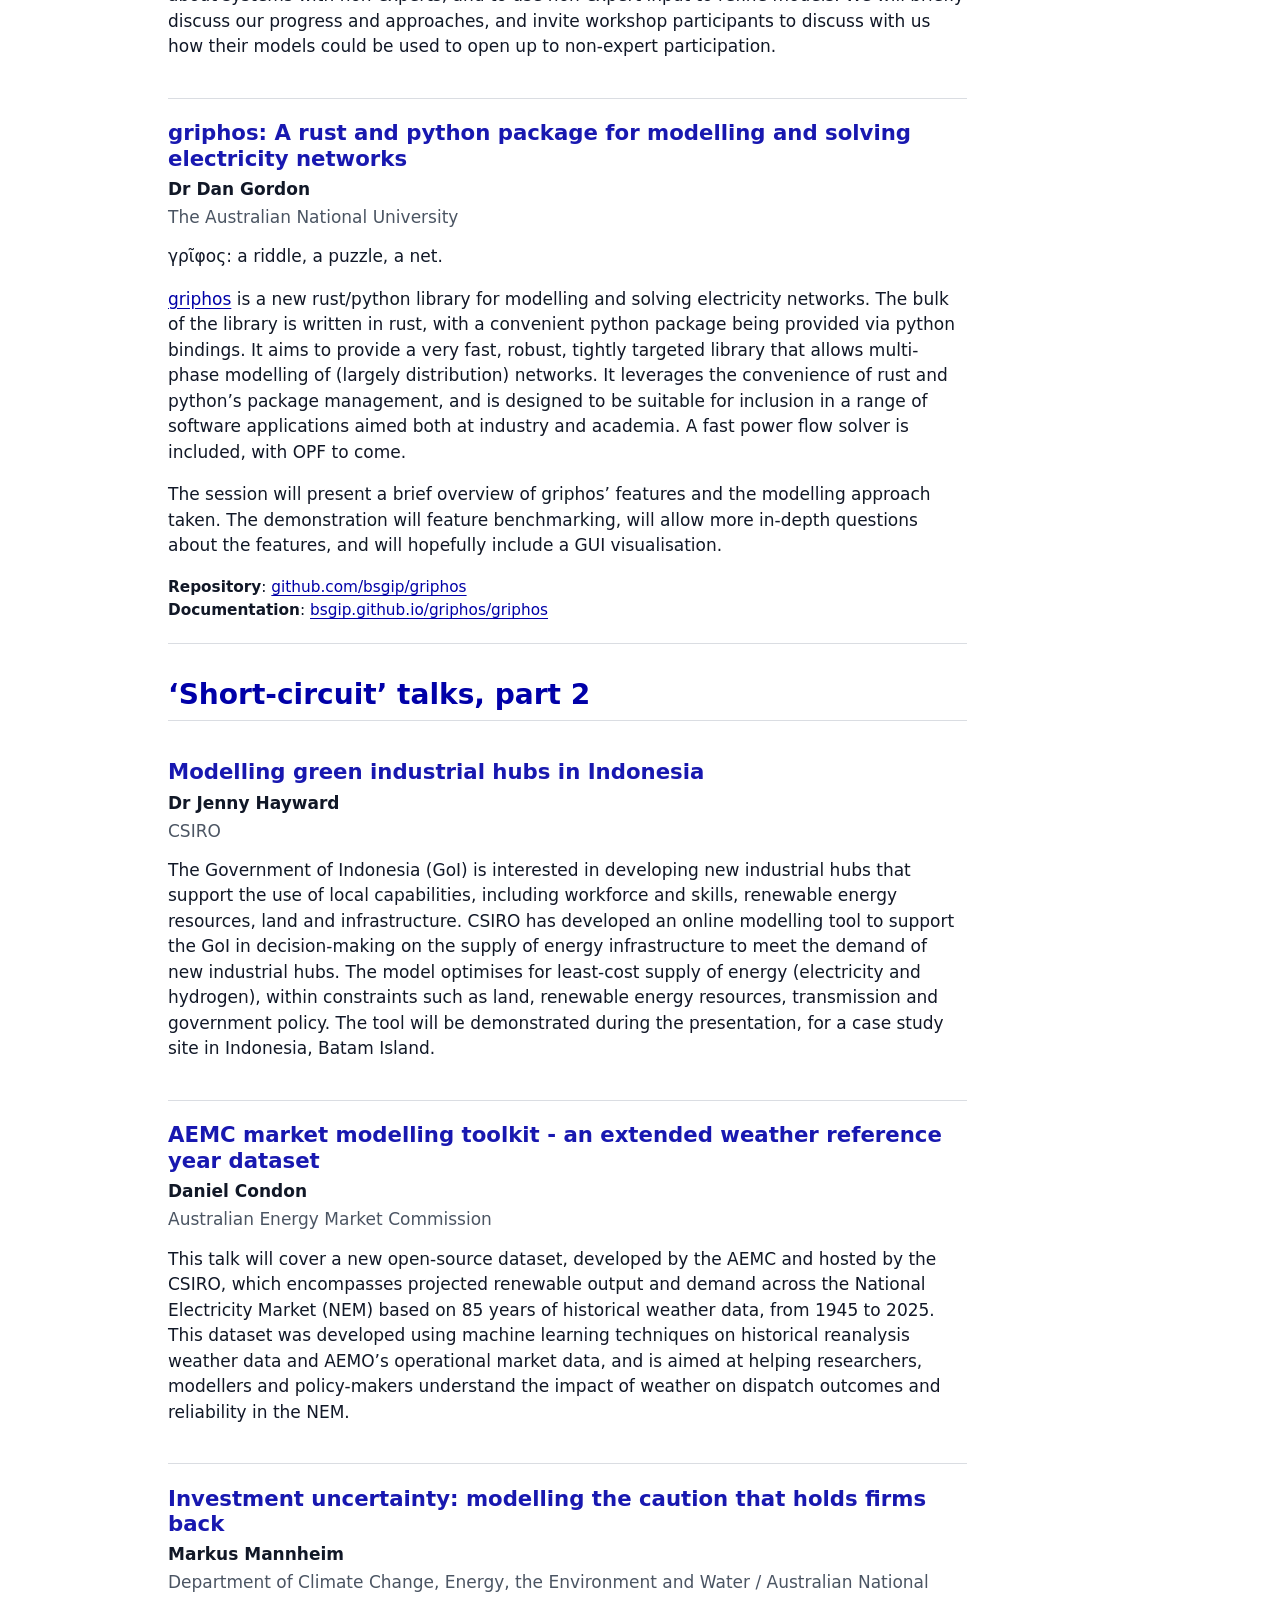
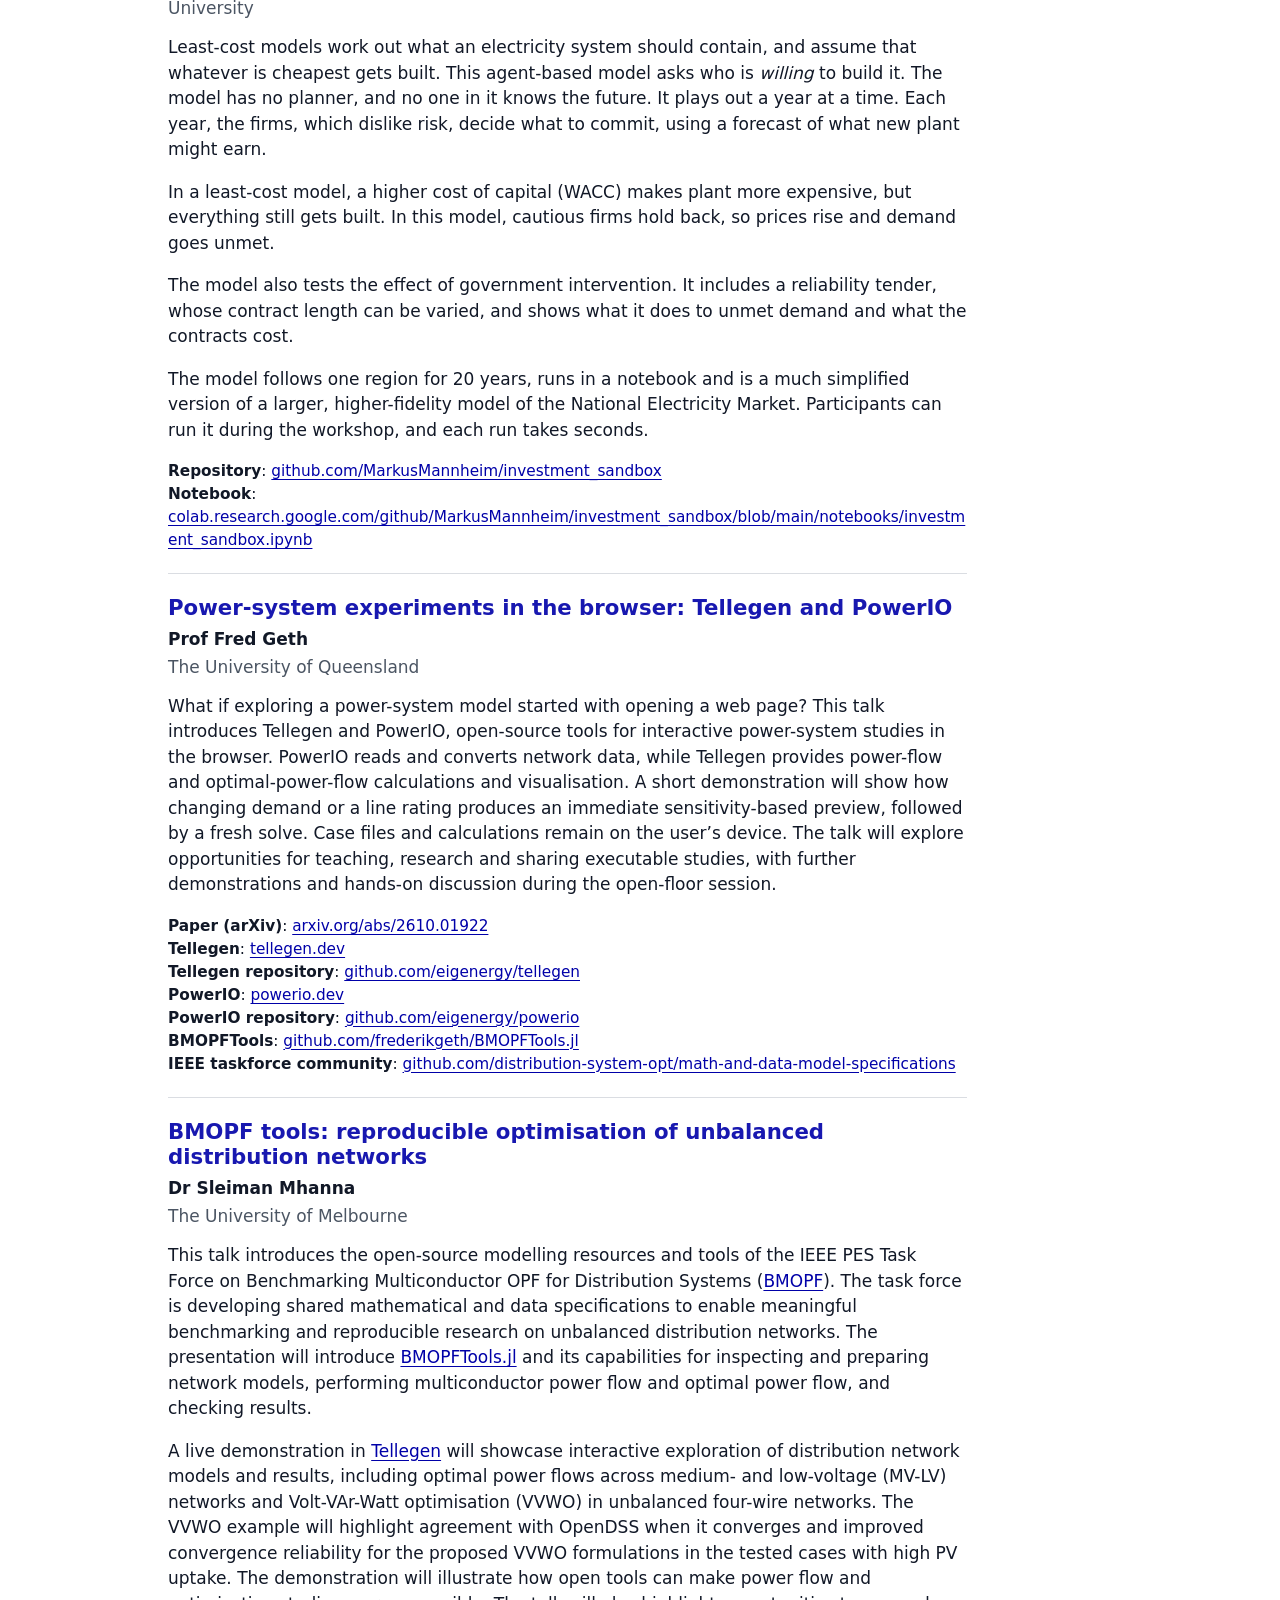
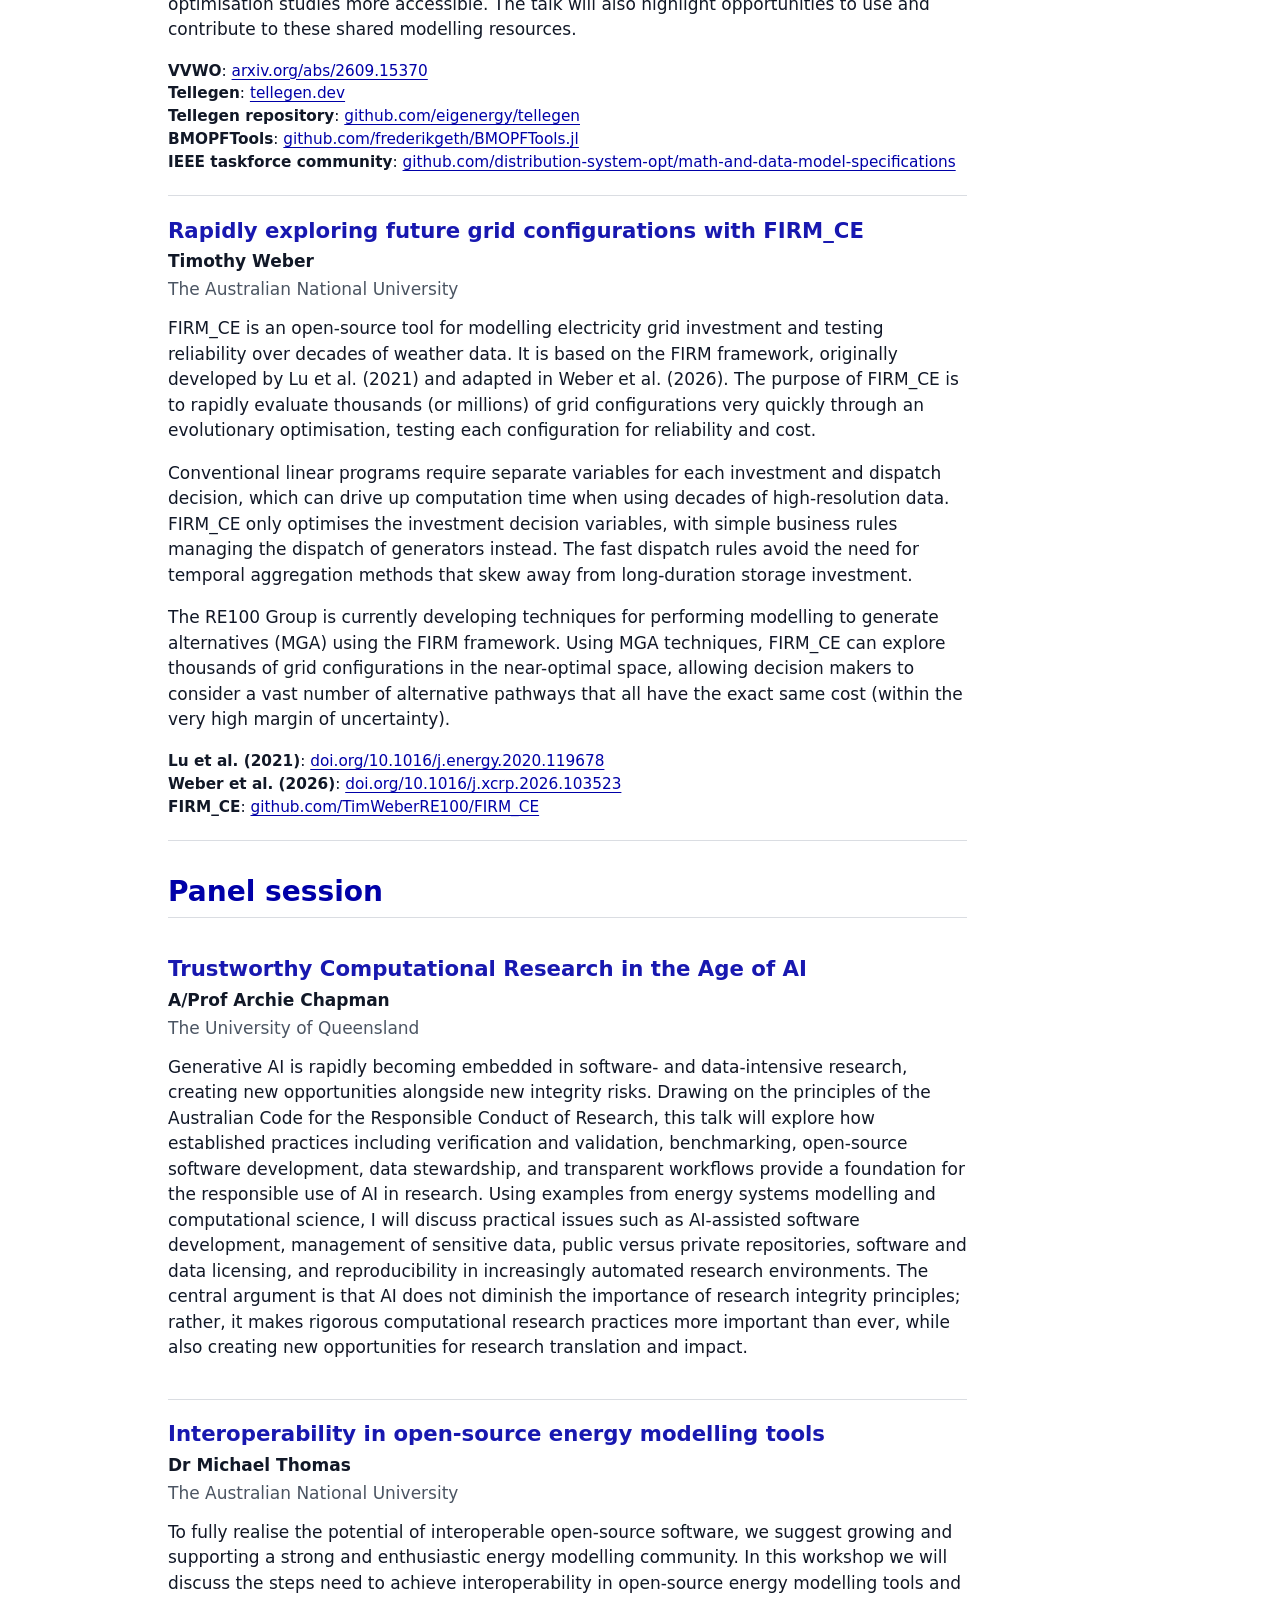
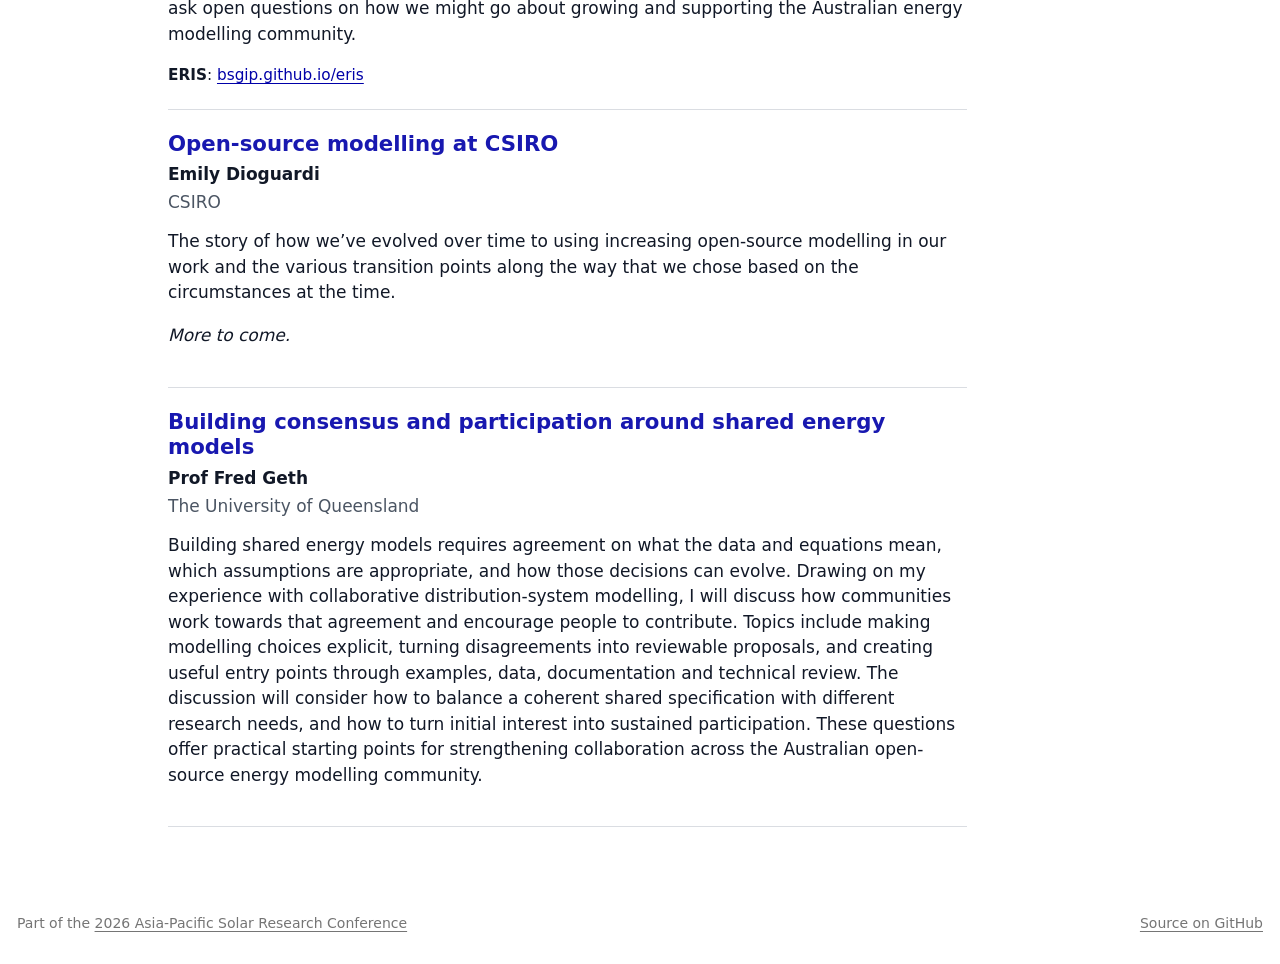
==== commit 7b8a7f7c: "Built site for gh-pages" ====
--- a/talks.html
+++ b/talks.html
@@ -171,15 +171,13 @@
 </header>
 
 
-<div class="draft-banner" role="note"><strong>Draft program.</strong> Times, talks and speakers may still
-change.</div>
 <p>Abstracts for the panel session and ‘short-circuit’ talks, in running order. For times, see the <a href="./index.html">schedule</a>.</p>
 <nav class="talks-jump" aria-label="Sessions">Jump to: <a href="#talks-lightning-session-1">‘Short-circuit’ talks, part 1</a> · <a href="#talks-lightning-session-2">‘Short-circuit’ talks, part 2</a> · <a href="#talks-panel-session">Panel session</a></nav>
 <section id="talks-lightning-session-1" class="level2">
 <h2 class="anchored" data-anchor-id="talks-lightning-session-1">‘Short-circuit’ talks, part 1</h2>
 <article class="talk" id="talk-ghulam-mohy-ud-din">
 <h3 class="talk__title anchored">NEMX.jl: an open-source Julia package for NEM dispatch modelling</h3>
-<p class="talk__authors"><span class="author author--presenter">Dr Ghulam Mohy Ud Din</span></p>
+<p class="talk__authors"><span class="author">Ghulam Mohy Ud Din</span>, <span class="author author--presenter">James Russell</span></p>
 <p class="talk__affiliations"><span>CSIRO</span></p>
 <div class="talk__abstract"><p>NEMX.jl is a Julia package for simulating dispatch in the Australian
 National Electricity Market. It provides three complementary dispatch
@@ -242,7 +240,7 @@
 </article>
 <article class="talk" id="talk-michael-thomas-lightning-session-1">
 <h3 class="talk__title anchored">Energy Research Information Stack (ERIS)</h3>
-<p class="talk__authors"><span class="author author--presenter">Dr Michael Thomas</span></p>
+<p class="talk__authors"><span class="author author--presenter">Michael Thomas</span>, <span class="author">Vivienne Wells</span></p>
 <p class="talk__affiliations"><span>The Australian National University</span></p>
 <div class="talk__abstract"><p>We are seeing research projects emerge that combine two or more
 actively developed open-source energy modelling tools in fun and
@@ -256,7 +254,7 @@
 </article>
 <article class="talk" id="talk-adnan-qamar">
 <h3 class="talk__title anchored">Model-Based Systems Engineering for Alumina Decarbonisation</h3>
-<p class="talk__authors"><span class="author author--presenter">Adnan Qamar</span></p>
+<p class="talk__authors"><span class="author author--presenter">Adnan Qamar</span>, <span class="author">Rodolfo Garcia-Flores</span>, <span class="author">Amro M. Farid</span></p>
 <p class="talk__affiliations"><span>CSIRO</span></p>
 <div class="talk__abstract"><p>As part of Work Package 4 of the HILT CRC, NEAC is applying a
 Model-Based Systems Engineering (MBSE) framework, integrated with
@@ -281,9 +279,9 @@
 open and interoperable modelling tools within the broader energy
 modelling community.</p></div>
 </article>
-<article class="talk" id="talk-dora-he">
+<article class="talk" id="talk-wendy-russell">
 <h3 class="talk__title anchored">How open is your modelling?</h3>
-<p class="talk__authors"><span class="author">Wendy Russell<sup>1</sup></span>, <span class="author author--presenter">Dora He<sup>1</sup></span>, <span class="author">Ehsan Nabavi<sup>1</sup></span>, <span class="author">Sophie Adams<sup>2</sup></span></p>
+<p class="talk__authors"><span class="author author--presenter">Wendy Russell<sup>1</sup></span>, <span class="author">Dora He<sup>1</sup></span>, <span class="author">Ehsan Nabavi<sup>1</sup></span>, <span class="author">Sophie Adams<sup>2</sup></span></p>
 <p class="talk__affiliations"><span><sup>1</sup>The Australian National University</span> <span><sup>2</sup>La Trobe University</span></p>
 <div class="talk__abstract"><p>We have been working on how to open up energy modelling to social
 insights and participatory processes. Much modelling deals with social
@@ -304,6 +302,27 @@
 participants to discuss with us how their models could be used to open
 up to non-expert participation.</p></div>
 </article>
+<article class="talk" id="talk-dan-gordon">
+<h3 class="talk__title anchored">griphos: A rust and python package for modelling and solving electricity
+networks</h3>
+<p class="talk__authors"><span class="author author--presenter">Dr Dan Gordon</span></p>
+<p class="talk__affiliations"><span>The Australian National University</span></p>
+<div class="talk__abstract"><p>γρῖφος: a riddle, a puzzle, a net.</p>
+<p><a href="https://github.com/bsgip/griphos">griphos</a> is a new
+rust/python library for modelling and solving electricity networks. The
+bulk of the library is written in rust, with a convenient python package
+being provided via python bindings. It aims to provide a very fast,
+robust, tightly targeted library that allows multi-phase modelling of
+(largely distribution) networks. It leverages the convenience of rust
+and python’s package management, and is designed to be suitable for
+inclusion in a range of software applications aimed both at industry and
+academia. A fast power flow solver is included, with OPF to come.</p>
+<p>The session will present a brief overview of griphos’ features and
+the modelling approach taken. The demonstration will feature
+benchmarking, will allow more in-depth questions about the features, and
+will hopefully include a GUI visualisation.</p></div>
+<ul class="talk__links"><li><span class="talk__link-label">Repository</span>: <a href="https://github.com/bsgip/griphos">github.com/bsgip/griphos</a></li><li><span class="talk__link-label">Documentation</span>: <a href="https://bsgip.github.io/griphos/griphos/">bsgip.github.io/griphos/griphos</a></li></ul>
+</article>
 </section>
 <section id="talks-lightning-session-2" class="level2">
 <h2 class="anchored" data-anchor-id="talks-lightning-session-2">‘Short-circuit’ talks, part 2</h2>
@@ -337,14 +356,27 @@
 weather on dispatch outcomes and reliability in the NEM.</p></div>
 </article>
 <article class="talk" id="talk-markus-mannheim">
-<h3 class="talk__title anchored">Modelling investment uncertainty: agent-based modelling to quantify
-economic uncertainty</h3>
+<h3 class="talk__title anchored">Investment uncertainty: modelling the caution that holds firms back</h3>
 <p class="talk__authors"><span class="author author--presenter">Markus Mannheim</span></p>
-<p class="talk__affiliations"><span>Department of Climate Change, Energy, the Environment and Water</span></p>
-<div class="talk__abstract"><p>Modelling investment uncertainty: agent-based modelling to quantify
-economic uncertainty for different parties, to inform government
-decision making.</p>
-<p><em>More to come.</em></p></div>
+<p class="talk__affiliations"><span>Department of Climate Change, Energy, the Environment and Water /
+Australian National University</span></p>
+<div class="talk__abstract"><p>Least-cost models work out what an electricity system should contain,
+and assume that whatever is cheapest gets built. This agent-based model
+asks who is <em>willing</em> to build it. The model has no planner, and
+no one in it knows the future. It plays out a year at a time. Each year,
+the firms, which dislike risk, decide what to commit, using a forecast
+of what new plant might earn.</p>
+<p>In a least-cost model, a higher cost of capital (WACC) makes plant
+more expensive, but everything still gets built. In this model, cautious
+firms hold back, so prices rise and demand goes unmet.</p>
+<p>The model also tests the effect of government intervention. It
+includes a reliability tender, whose contract length can be varied, and
+shows what it does to unmet demand and what the contracts cost.</p>
+<p>The model follows one region for 20 years, runs in a notebook and is
+a much simplified version of a larger, higher-fidelity model of the
+National Electricity Market. Participants can run it during the
+workshop, and each run takes seconds.</p></div>
+<ul class="talk__links"><li><span class="talk__link-label">Repository</span>: <a href="https://github.com/MarkusMannheim/investment_sandbox">github.com/MarkusMannheim/investment_sandbox</a></li><li><span class="talk__link-label">Notebook</span>: <a href="https://colab.research.google.com/github/MarkusMannheim/investment_sandbox/blob/main/notebooks/investment_sandbox.ipynb">colab.research.google.com/github/MarkusMannheim/investment_sandbox/blob/main/notebooks/investment_sandbox.ipynb</a></li></ul>
 </article>
 <article class="talk" id="talk-fred-geth-lightning-session-2">
 <h3 class="talk__title anchored">Power-system experiments in the browser: Tellegen and PowerIO</h3>
@@ -364,22 +396,43 @@
 <ul class="talk__links"><li><span class="talk__link-label">Paper (arXiv)</span>: <a href="https://arxiv.org/abs/2610.01922">arxiv.org/abs/2610.01922</a></li><li><span class="talk__link-label">Tellegen</span>: <a href="https://tellegen.dev/">tellegen.dev</a></li><li><span class="talk__link-label">Tellegen repository</span>: <a href="https://github.com/eigenergy/tellegen">github.com/eigenergy/tellegen</a></li><li><span class="talk__link-label">PowerIO</span>: <a href="https://powerio.dev/">powerio.dev</a></li><li><span class="talk__link-label">PowerIO repository</span>: <a href="https://github.com/eigenergy/powerio">github.com/eigenergy/powerio</a></li><li><span class="talk__link-label">BMOPFTools</span>: <a href="https://github.com/frederikgeth/BMOPFTools.jl">github.com/frederikgeth/BMOPFTools.jl</a></li><li><span class="talk__link-label">IEEE taskforce community</span>: <a href="https://github.com/distribution-system-opt/math-and-data-model-specifications">github.com/distribution-system-opt/math-and-data-model-specifications</a></li></ul>
 </article>
 <article class="talk" id="talk-sleiman-mhanna">
-<h3 class="talk__title anchored">BMOPF tools (TBC)</h3>
+<h3 class="talk__title anchored">BMOPF tools: reproducible optimisation of unbalanced distribution
+networks</h3>
 <p class="talk__authors"><span class="author author--presenter">Dr Sleiman Mhanna</span></p>
 <p class="talk__affiliations"><span>The University of Melbourne</span></p>
-<div class="talk__abstract"><p><em>Abstract to come.</em></p></div>
+<div class="talk__abstract"><p>This talk introduces the open-source modelling resources and tools of
+the IEEE PES Task Force on Benchmarking Multiconductor OPF for
+Distribution Systems (<a href="https://github.com/distribution-system-opt">BMOPF</a>). The task
+force is developing shared mathematical and data specifications to
+enable meaningful benchmarking and reproducible research on unbalanced
+distribution networks. The presentation will introduce <a href="https://github.com/frederikgeth/BMOPFTools.jl">BMOPFTools.jl</a>
+and its capabilities for inspecting and preparing network models,
+performing multiconductor power flow and optimal power flow, and
+checking results.</p>
+<p>A live demonstration in <a href="https://tellegen.dev/">Tellegen</a>
+will showcase interactive exploration of distribution network models and
+results, including optimal power flows across medium- and low-voltage
+(MV-LV) networks and Volt-VAr-Watt optimisation (VVWO) in unbalanced
+four-wire networks. The VVWO example will highlight agreement with
+OpenDSS when it converges and improved convergence reliability for the
+proposed VVWO formulations in the tested cases with high PV uptake. The
+demonstration will illustrate how open tools can make power flow and
+optimisation studies more accessible. The talk will also highlight
+opportunities to use and contribute to these shared modelling
+resources.</p></div>
+<ul class="talk__links"><li><span class="talk__link-label">VVWO</span>: <a href="https://arxiv.org/abs/2609.15370">arxiv.org/abs/2609.15370</a></li><li><span class="talk__link-label">Tellegen</span>: <a href="https://tellegen.dev/">tellegen.dev</a></li><li><span class="talk__link-label">Tellegen repository</span>: <a href="https://github.com/eigenergy/tellegen">github.com/eigenergy/tellegen</a></li><li><span class="talk__link-label">BMOPFTools</span>: <a href="https://github.com/frederikgeth/BMOPFTools.jl">github.com/frederikgeth/BMOPFTools.jl</a></li><li><span class="talk__link-label">IEEE taskforce community</span>: <a href="https://github.com/distribution-system-opt/math-and-data-model-specifications">github.com/distribution-system-opt/math-and-data-model-specifications</a></li></ul>
 </article>
 <article class="talk" id="talk-tim-weber">
-<h3 class="talk__title anchored">FIRM_CE</h3>
+<h3 class="talk__title anchored">Rapidly exploring future grid configurations with FIRM_CE</h3>
 <p class="talk__authors"><span class="author author--presenter">Timothy Weber</span></p>
 <p class="talk__affiliations"><span>The Australian National University</span></p>
 <div class="talk__abstract"><p>FIRM_CE is an open-source tool for modelling electricity grid
 investment and testing reliability over decades of weather data. It is
 based on the FIRM framework, originally developed by Lu et al. (2021)
-and adapted in Weber et al. (2026) . The purpose of FIRM_CE is to
-rapidly evaluate thousands (or millions) of grid configurations very
-quickly through an evolutionary optimisation, testing each configuration
-for reliability and cost.</p>
+and adapted in Weber et al. (2026). The purpose of FIRM_CE is to rapidly
+evaluate thousands (or millions) of grid configurations very quickly
+through an evolutionary optimisation, testing each configuration for
+reliability and cost.</p>
 <p>Conventional linear programs require separate variables for each
 investment and dispatch decision, which can drive up computation time
 when using decades of high-resolution data. FIRM_CE only optimises the
@@ -423,17 +476,17 @@
 <h3 class="talk__title anchored">Interoperability in open-source energy modelling tools</h3>
 <p class="talk__authors"><span class="author author--presenter">Dr Michael Thomas</span></p>
 <p class="talk__affiliations"><span>The Australian National University</span></p>
-<div class="talk__abstract"><p>.. to fully realise the potential of interoperable open-source
-software, we suggest growing and supporting a strong and enthusiastic
-energy modelling community. In this workshop we will discuss the steps
-need to achieve interoperability in open-source energy modelling tools
-and ask open questions on how we might go about growing and supporting
-the Australian energy modelling community.</p></div>
+<div class="talk__abstract"><p>To fully realise the potential of interoperable open-source software,
+we suggest growing and supporting a strong and enthusiastic energy
+modelling community. In this workshop we will discuss the steps need to
+achieve interoperability in open-source energy modelling tools and ask
+open questions on how we might go about growing and supporting the
+Australian energy modelling community.</p></div>
 <ul class="talk__links"><li><span class="talk__link-label">ERIS</span>: <a href="https://bsgip.github.io/eris/">bsgip.github.io/eris</a></li></ul>
 </article>
-<article class="talk" id="talk-james-foster">
+<article class="talk" id="talk-emily-dioguardi">
 <h3 class="talk__title anchored">Open-source modelling at CSIRO</h3>
-<p class="talk__authors"><span class="author author--presenter">Dr James Foster</span></p>
+<p class="talk__authors"><span class="author author--presenter">Emily Dioguardi</span></p>
 <p class="talk__affiliations"><span>CSIRO</span></p>
 <div class="talk__abstract"><p>The story of how we’ve evolved over time to using increasing
 open-source modelling in our work and the various transition points
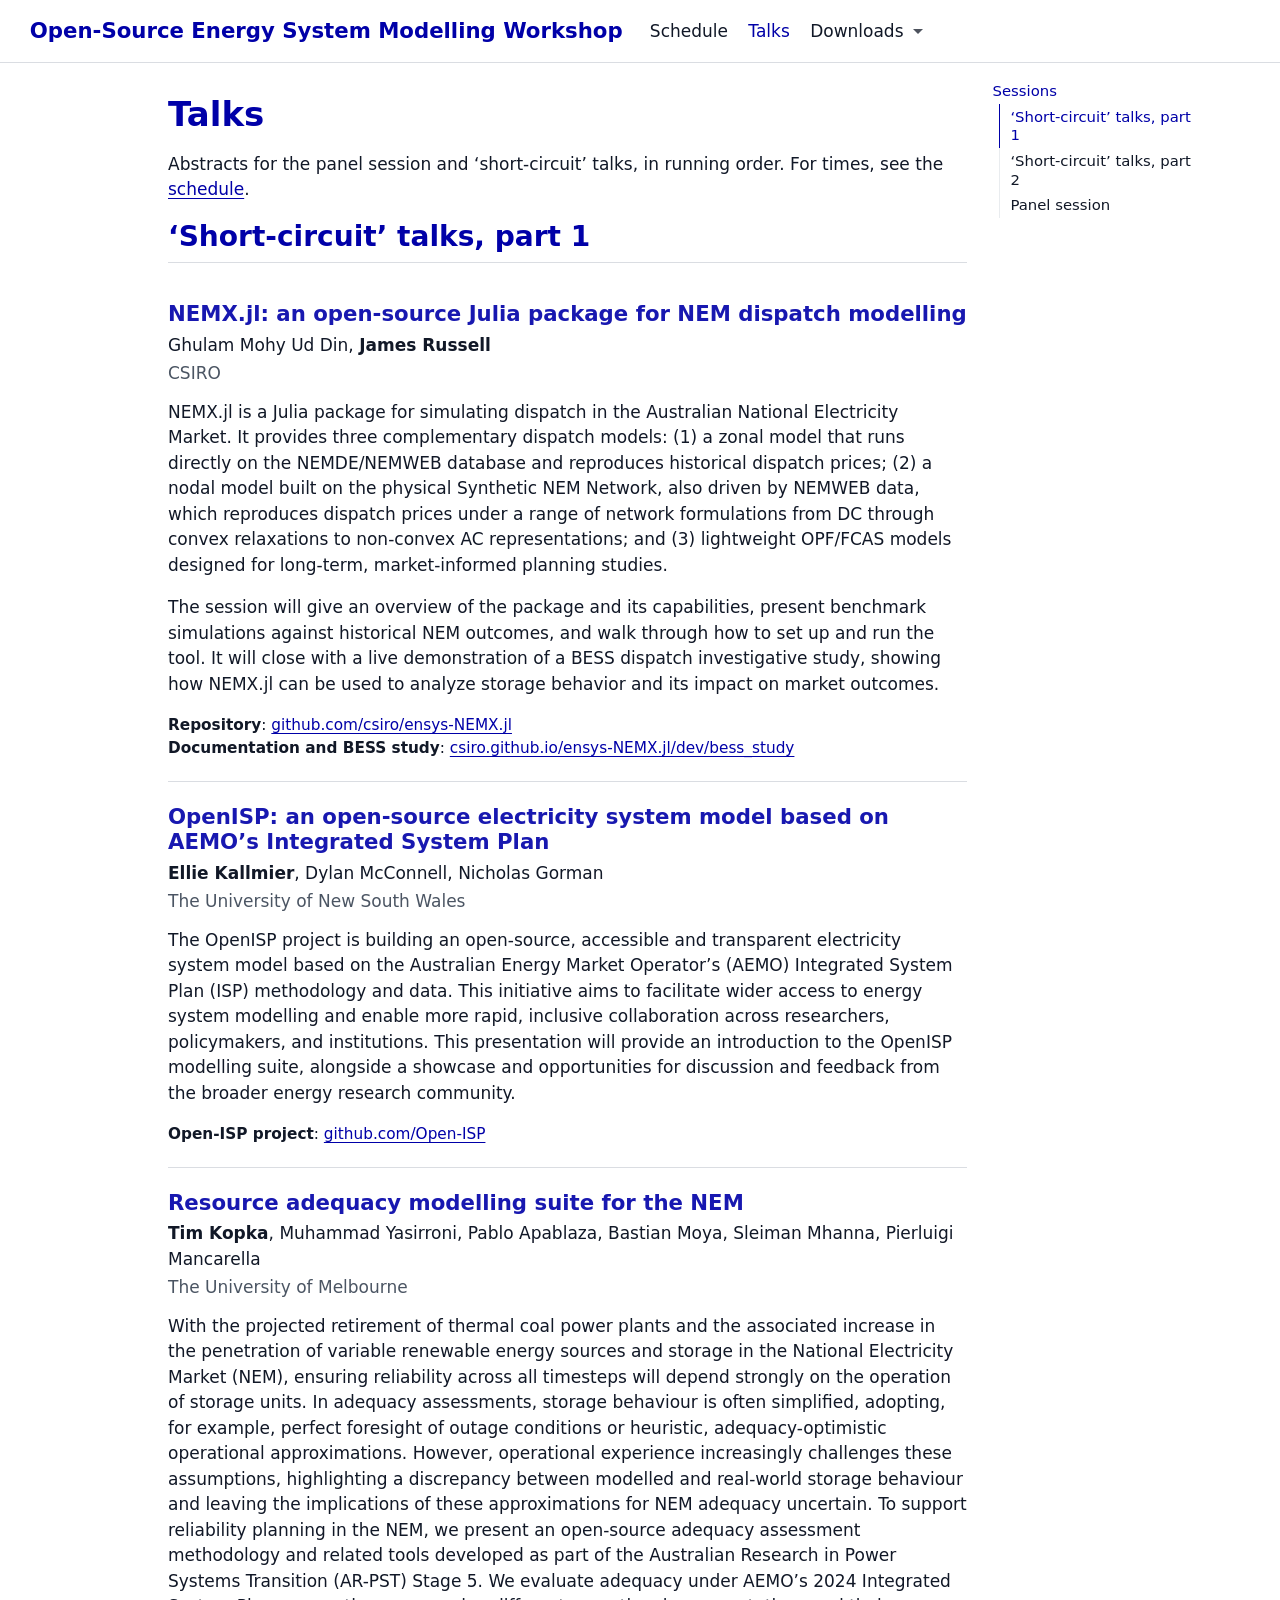
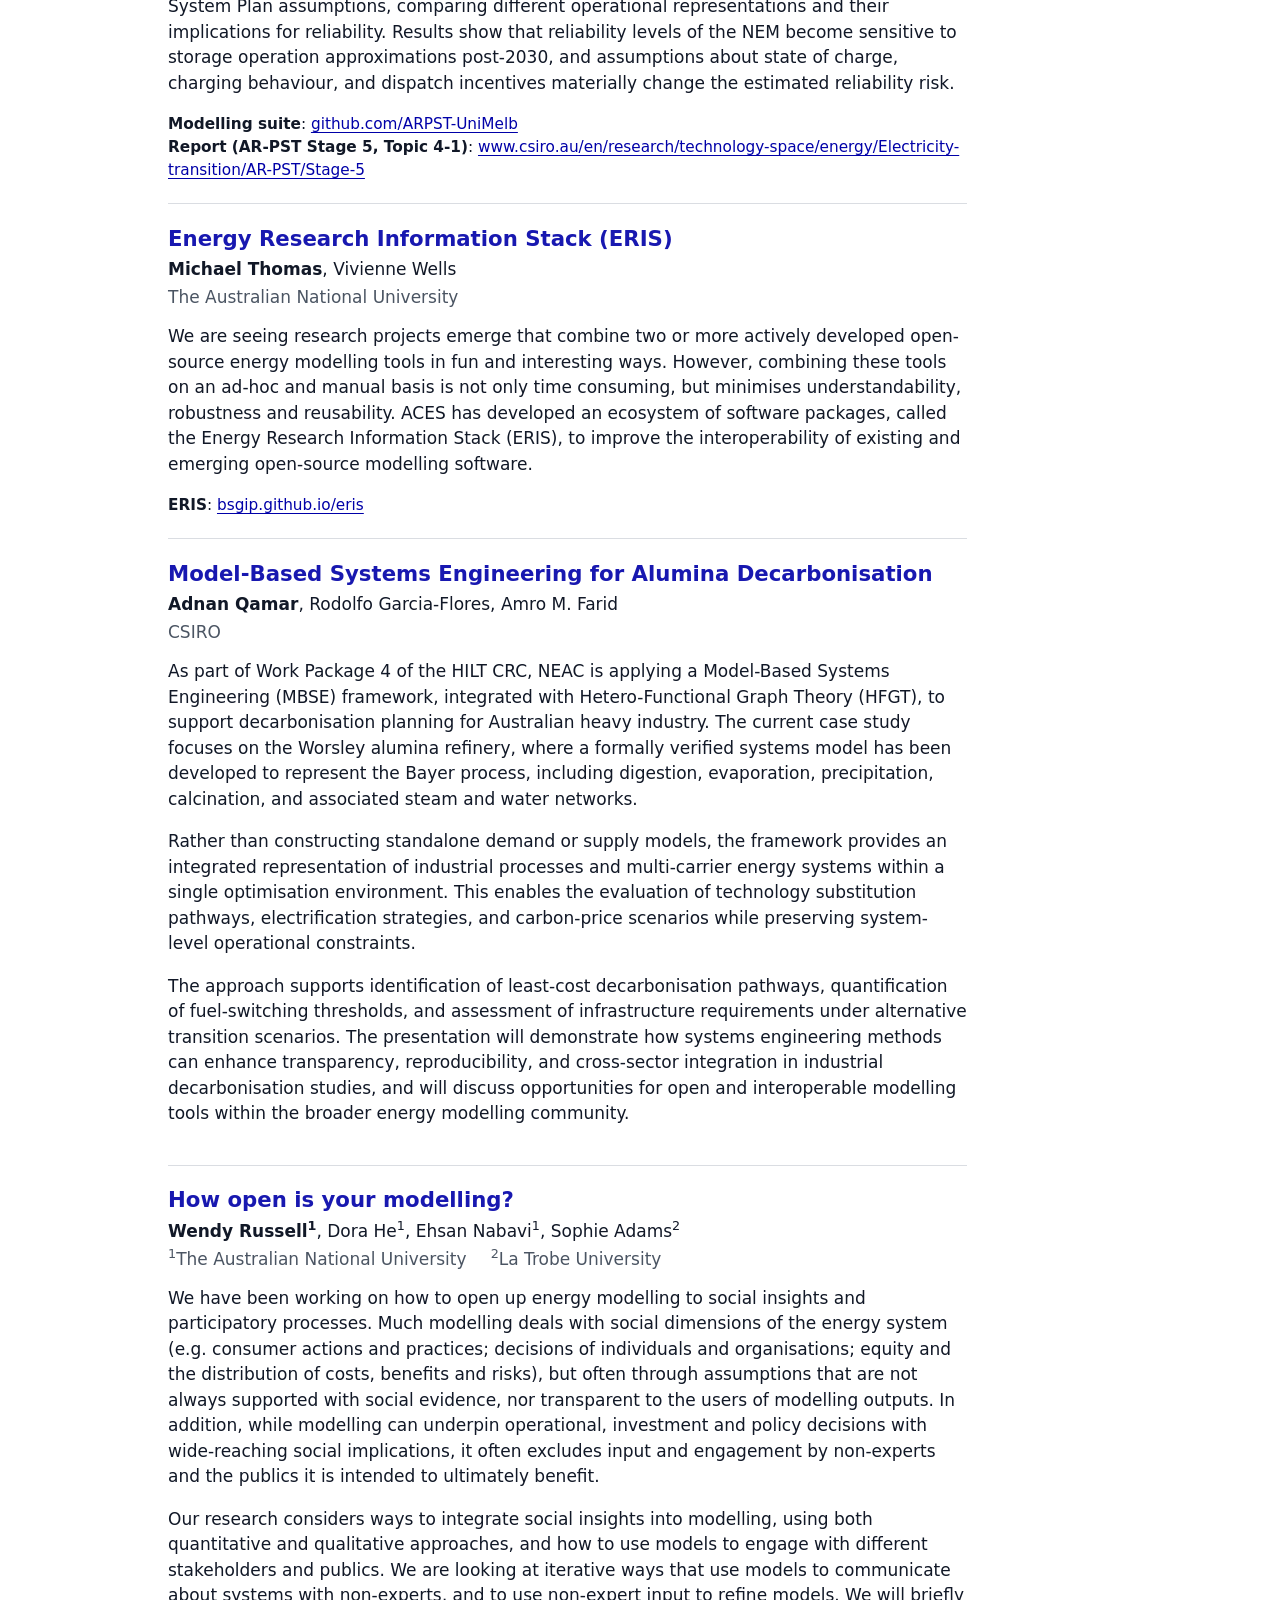
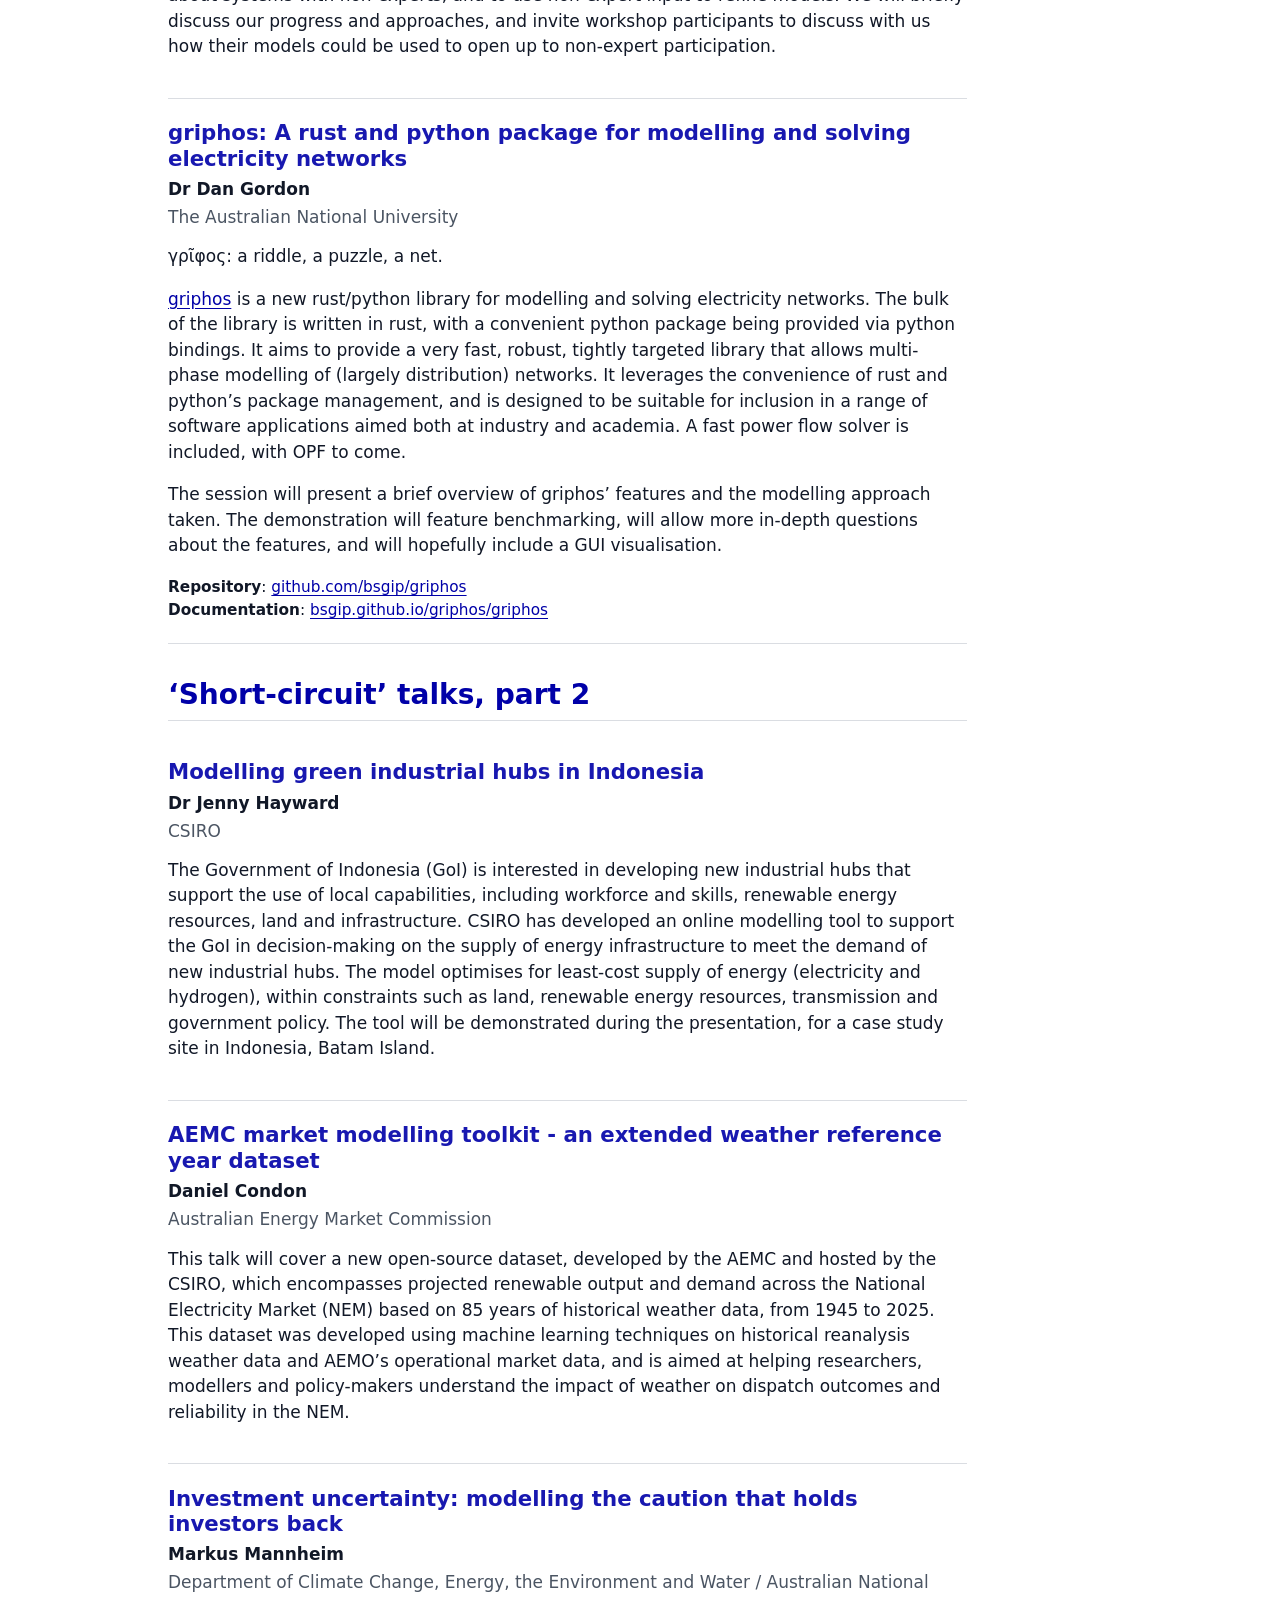
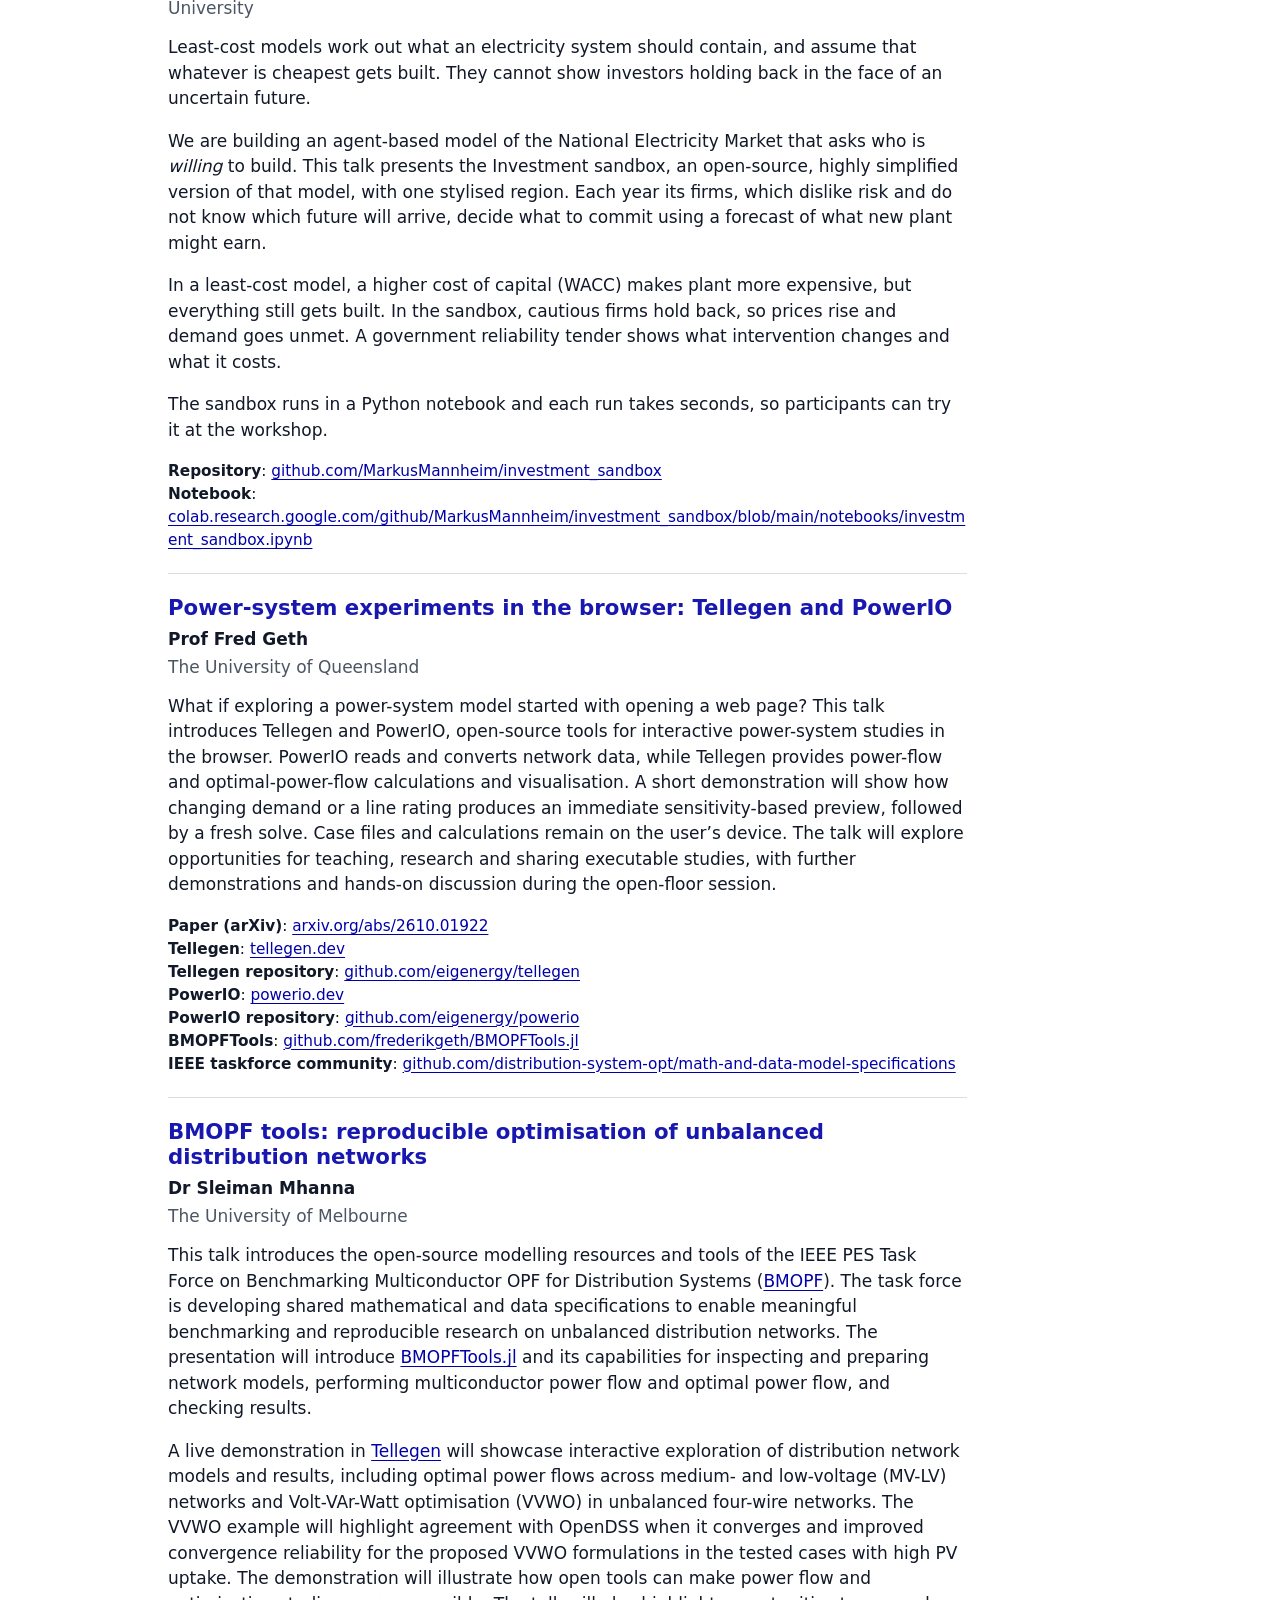
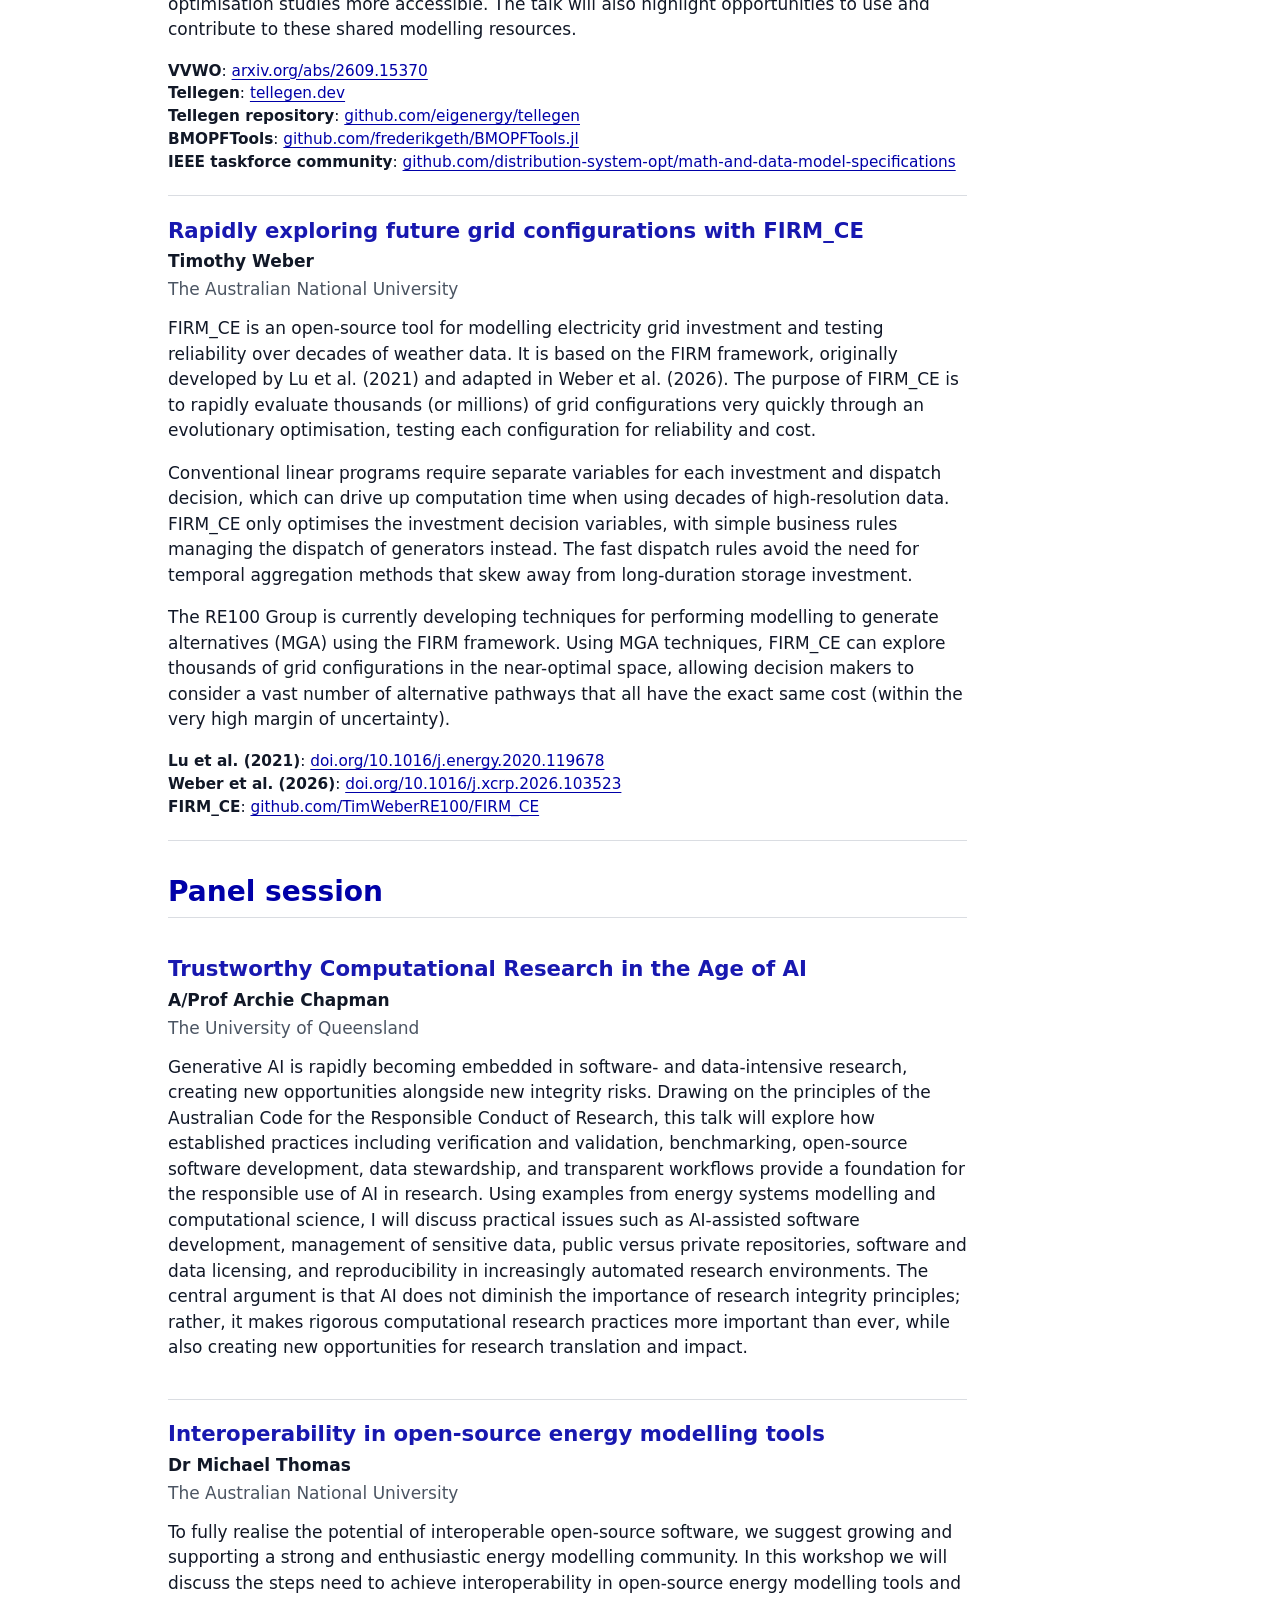
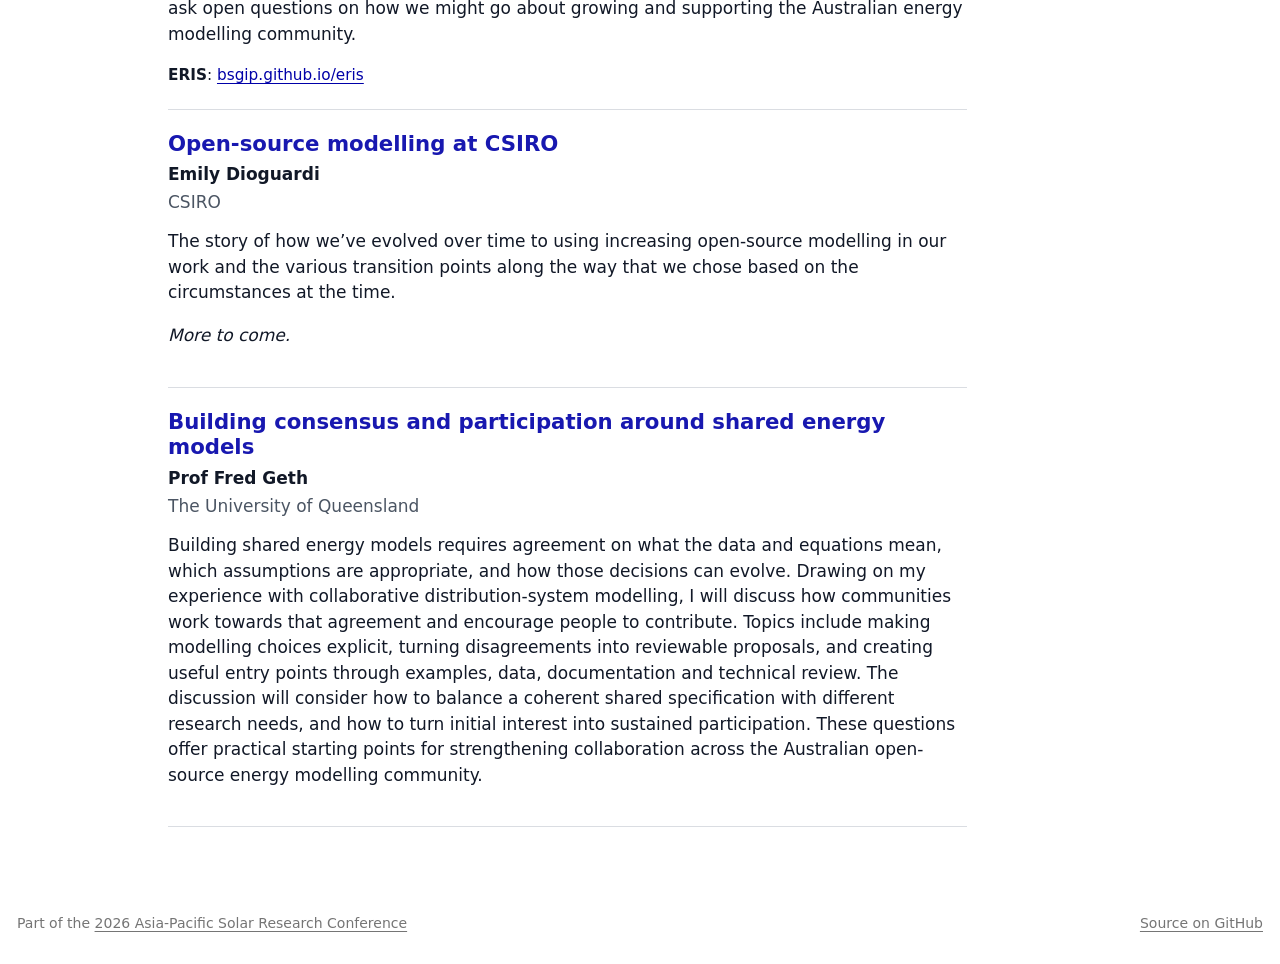
==== commit 8d3bfec7: "Built site for gh-pages" ====
--- a/talks.html
+++ b/talks.html
@@ -356,26 +356,26 @@
 weather on dispatch outcomes and reliability in the NEM.</p></div>
 </article>
 <article class="talk" id="talk-markus-mannheim">
-<h3 class="talk__title anchored">Investment uncertainty: modelling the caution that holds firms back</h3>
+<h3 class="talk__title anchored">Investment uncertainty: modelling the caution that holds investors back</h3>
 <p class="talk__authors"><span class="author author--presenter">Markus Mannheim</span></p>
 <p class="talk__affiliations"><span>Department of Climate Change, Energy, the Environment and Water /
 Australian National University</span></p>
 <div class="talk__abstract"><p>Least-cost models work out what an electricity system should contain,
-and assume that whatever is cheapest gets built. This agent-based model
-asks who is <em>willing</em> to build it. The model has no planner, and
-no one in it knows the future. It plays out a year at a time. Each year,
-the firms, which dislike risk, decide what to commit, using a forecast
-of what new plant might earn.</p>
+and assume that whatever is cheapest gets built. They cannot show
+investors holding back in the face of an uncertain future.</p>
+<p>We are building an agent-based model of the National Electricity
+Market that asks who is <em>willing</em> to build. This talk presents
+the Investment sandbox, an open-source, highly simplified version of
+that model, with one stylised region. Each year its firms, which dislike
+risk and do not know which future will arrive, decide what to commit
+using a forecast of what new plant might earn.</p>
 <p>In a least-cost model, a higher cost of capital (WACC) makes plant
-more expensive, but everything still gets built. In this model, cautious
-firms hold back, so prices rise and demand goes unmet.</p>
-<p>The model also tests the effect of government intervention. It
-includes a reliability tender, whose contract length can be varied, and
-shows what it does to unmet demand and what the contracts cost.</p>
-<p>The model follows one region for 20 years, runs in a notebook and is
-a much simplified version of a larger, higher-fidelity model of the
-National Electricity Market. Participants can run it during the
-workshop, and each run takes seconds.</p></div>
+more expensive, but everything still gets built. In the sandbox,
+cautious firms hold back, so prices rise and demand goes unmet. A
+government reliability tender shows what intervention changes and what
+it costs.</p>
+<p>The sandbox runs in a Python notebook and each run takes seconds, so
+participants can try it at the workshop.</p></div>
 <ul class="talk__links"><li><span class="talk__link-label">Repository</span>: <a href="https://github.com/MarkusMannheim/investment_sandbox">github.com/MarkusMannheim/investment_sandbox</a></li><li><span class="talk__link-label">Notebook</span>: <a href="https://colab.research.google.com/github/MarkusMannheim/investment_sandbox/blob/main/notebooks/investment_sandbox.ipynb">colab.research.google.com/github/MarkusMannheim/investment_sandbox/blob/main/notebooks/investment_sandbox.ipynb</a></li></ul>
 </article>
 <article class="talk" id="talk-fred-geth-lightning-session-2">
